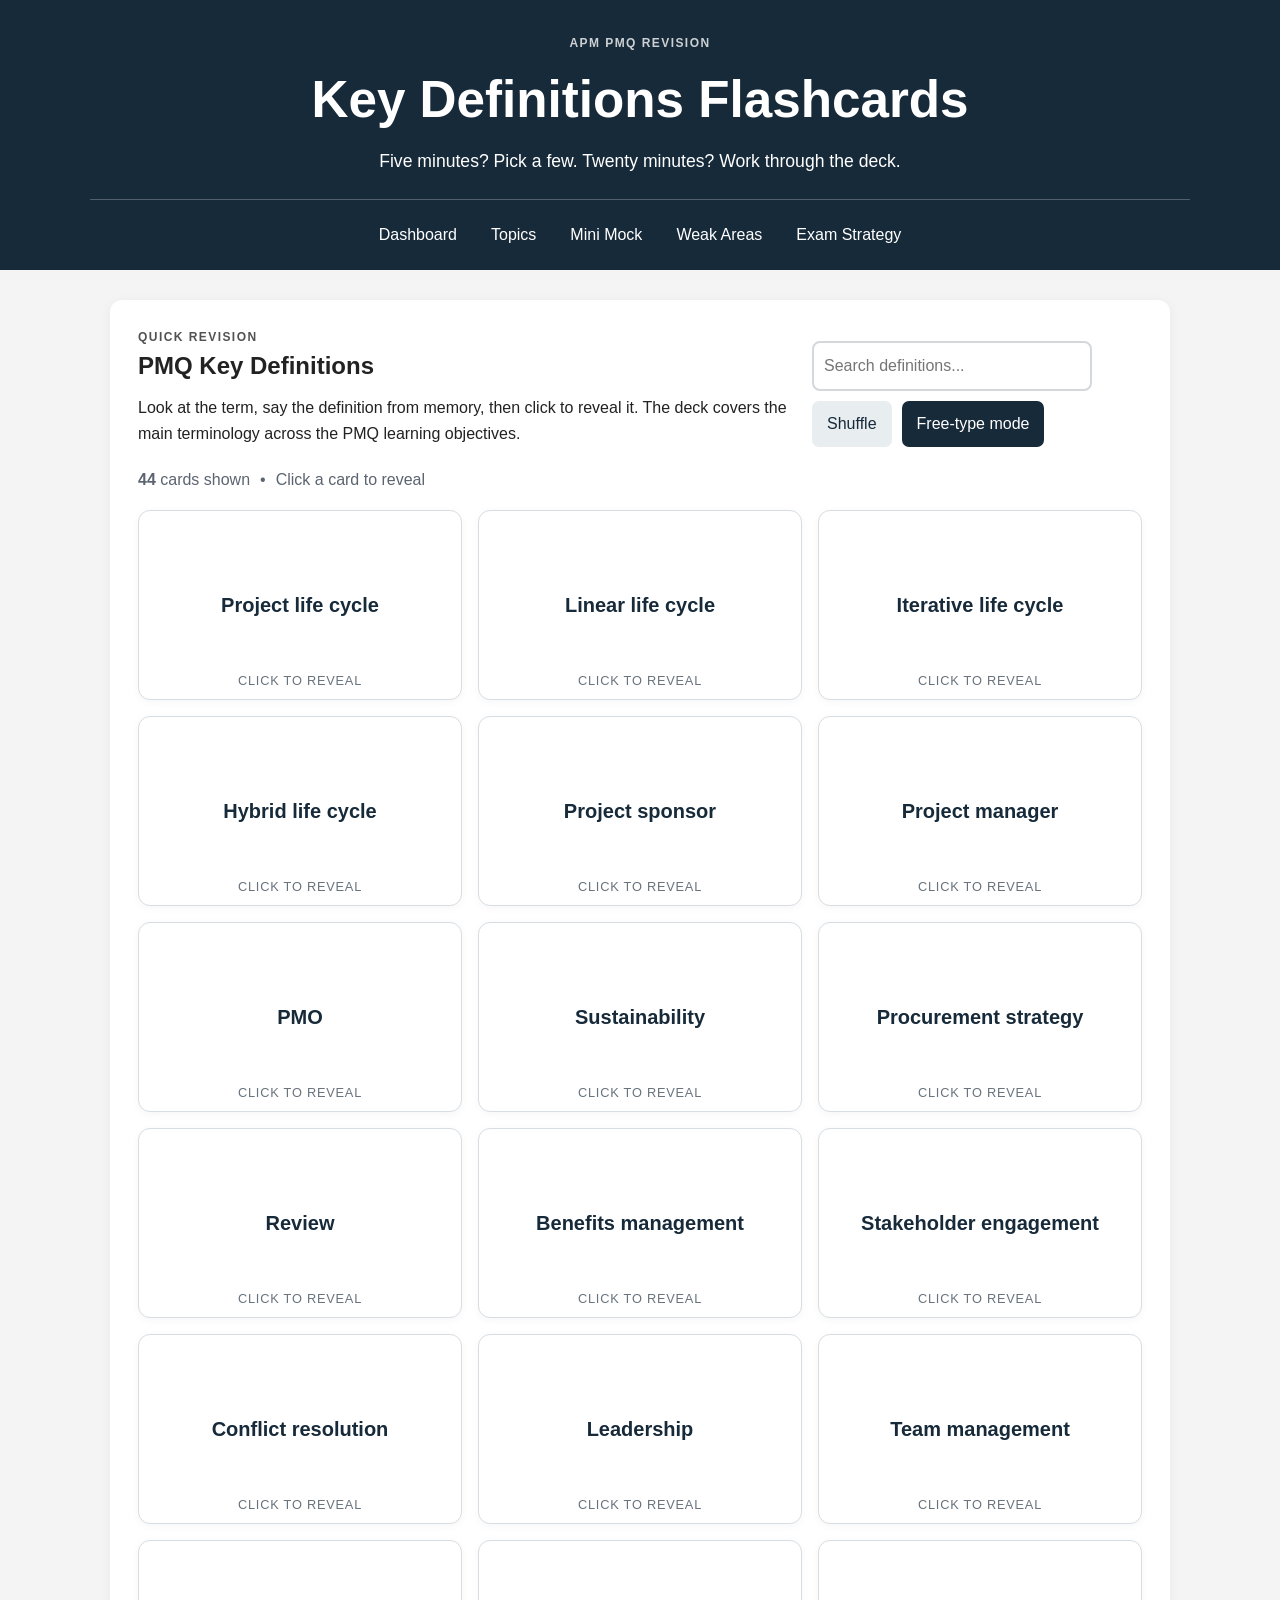
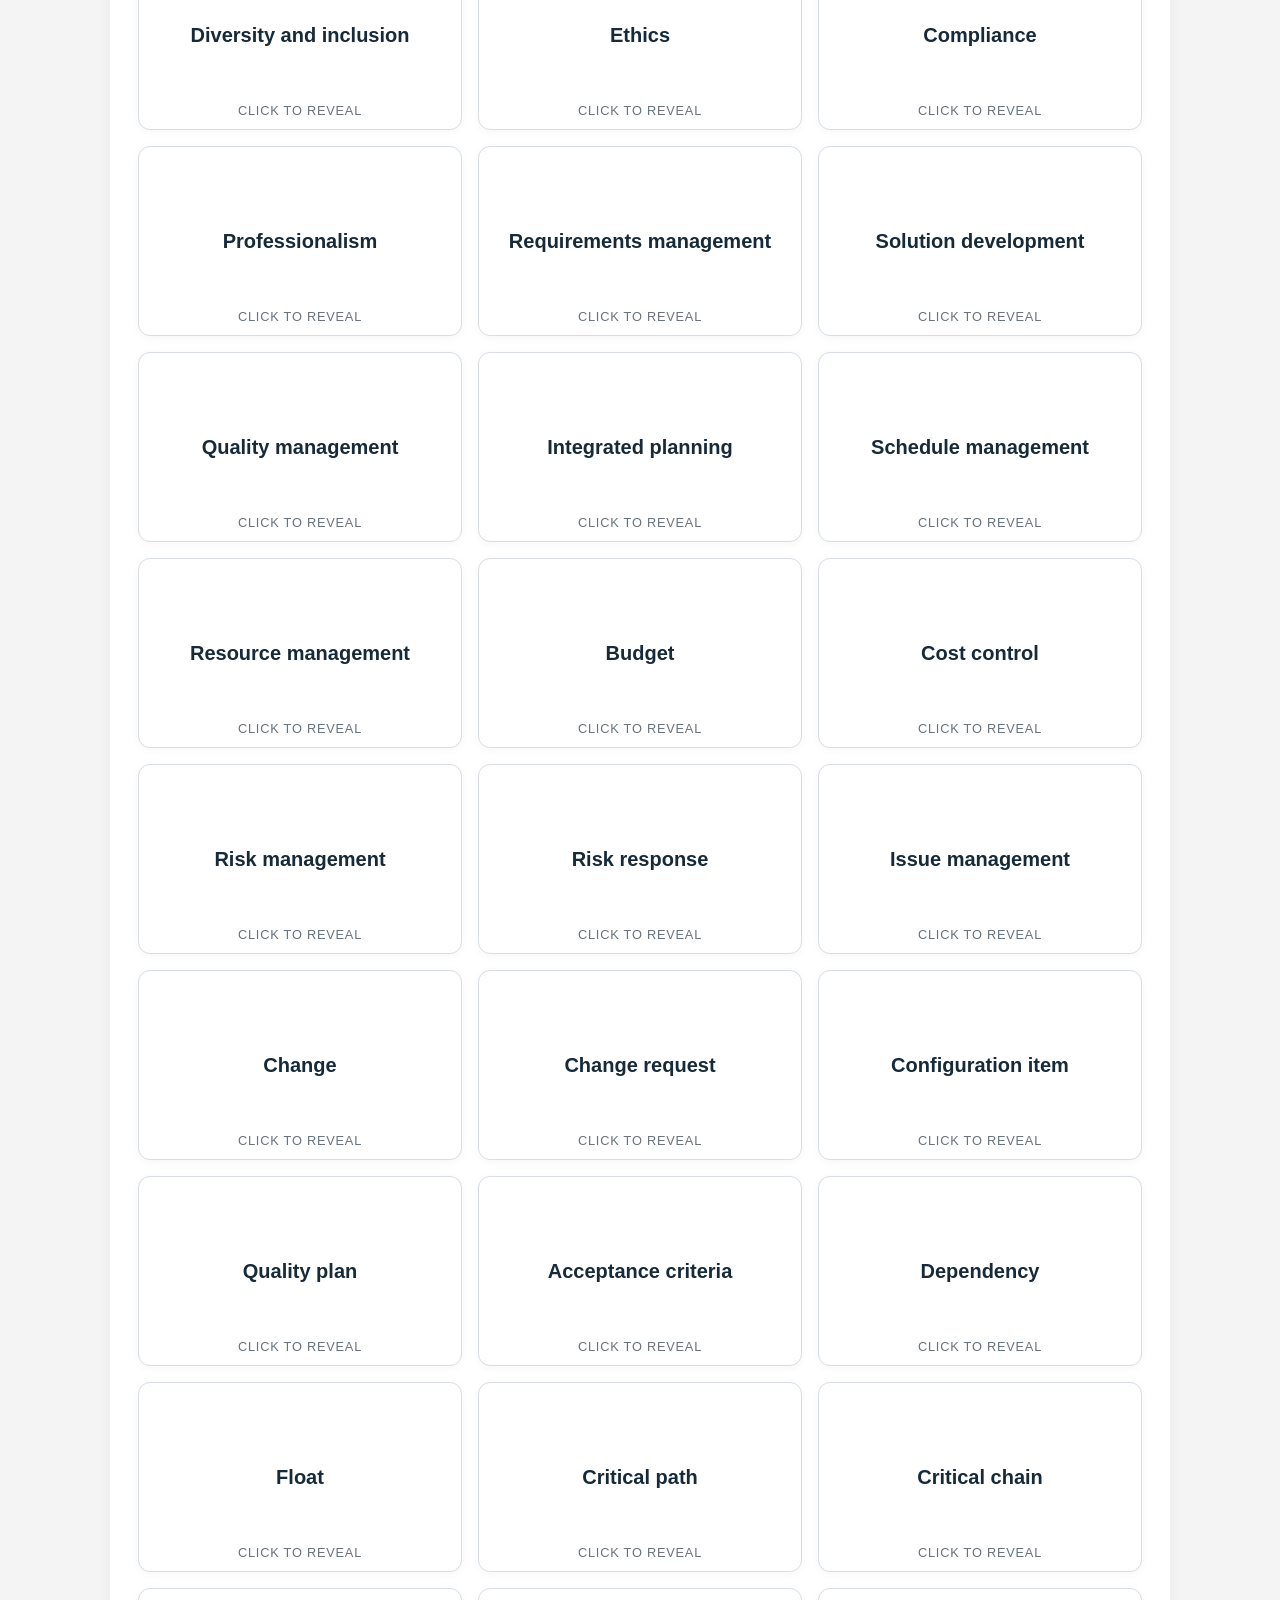
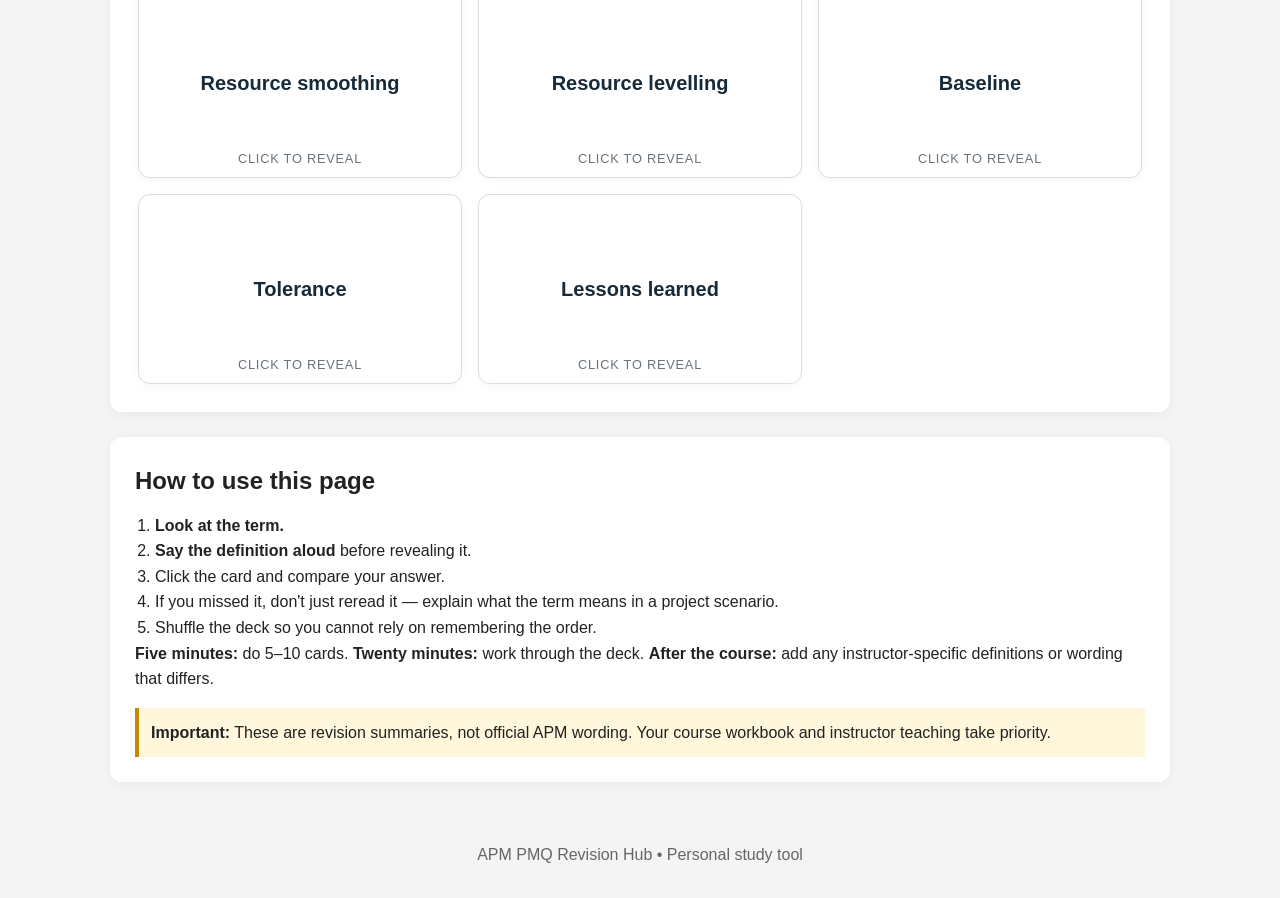
==== flashcards.html @ 81e3005f "Initial commit" ====
<!DOCTYPE html>
<html lang="en">
<head>
<meta charset="UTF-8">
<meta name="viewport" content="width=device-width, initial-scale=1.0">
<title>APM PMQ Key Definitions</title>
<link rel="stylesheet" href="style.css">
</head>
<body>
<header class="site-header compact-header">
  <div class="header-inner">
    <p class="eyebrow">APM PMQ REVISION</p>
    <h1>Key Definitions Flashcards</h1>
    <p class="tagline">Five minutes? Pick a few. Twenty minutes? Work through the deck.</p>
    <nav class="main-nav">
      <a href="index.html#dashboard">Dashboard</a>
      <a href="index.html#topics">Topics</a>
      <a href="index.html#mock">Mini Mock</a>
      <a href="index.html#weak">Weak Areas</a>
      <a href="index.html#exam">Exam Strategy</a>
    </nav>
  </div>
</header>
<main>
  <section class="content-section flashcard-page">
    <div class="section-heading">
      <div>
        <p class="eyebrow">QUICK REVISION</p>
        <h2>PMQ Key Definitions</h2>
        <p>Look at the term, say the definition from memory, then click to reveal it. The deck covers the main terminology across the PMQ learning objectives.</p>
      </div>
      <div class="flash-controls">
        <input id="flashcardSearch" type="search" placeholder="Search definitions..." aria-label="Search definitions">
        <button id="shuffleCards" class="secondary">Shuffle</button>
        <button id="freeTypeMode" class="primary">Free-type mode</button>
      </div>
    </div>
    <div class="flash-stats">
      <span><strong id="flashCount">0</strong> cards shown</span>
      <span>•</span>
      <span id="flashModeHint">Click a card to reveal</span>
    </div>
    <div id="flashcardGrid" class="flashcard-grid"></div>
  </section>

  <section id="freeTypePanel" class="content-section free-type-panel" hidden>
    <div class="section-heading">
      <div><p class="eyebrow">ACTIVE RECALL</p><h2>Free-type Flashcards</h2><p>Type your answer before revealing the model. Then mark yourself honestly: <strong>Got it</strong> or <strong>Need to revise</strong>.</p></div>
      <button id="closeFreeType" class="secondary">Back to cards</button>
    </div>
    <div id="freeTypeCard" class="free-type-card"></div>
  </section>

  <section class="callout">
    <h2>How to use this page</h2>
    <ol>
      <li><strong>Look at the term.</strong></li>
      <li><strong>Say the definition aloud</strong> before revealing it.</li>
      <li>Click the card and compare your answer.</li>
      <li>If you missed it, don't just reread it — explain what the term means in a project scenario.</li>
      <li>Shuffle the deck so you cannot rely on remembering the order.</li>
    </ol>
    <p><strong>Five minutes:</strong> do 5–10 cards. <strong>Twenty minutes:</strong> work through the deck. <strong>After the course:</strong> add any instructor-specific definitions or wording that differs.</p>
    <p class="warning"><strong>Important:</strong> These are revision summaries, not official APM wording. Your course workbook and instructor teaching take priority.</p>
  </section>
</main>
<footer><p>APM PMQ Revision Hub • Personal study tool</p></footer>
<script src="script.js"></script>
</body>
</html>
---- style.css ----
*{box-sizing:border-box;margin:0;padding:0}html{scroll-behavior:smooth}body{font-family:Arial,sans-serif;line-height:1.6;background:#f4f4f4;color:#222}.site-header{background:#172A3A;color:#fff;padding:34px 20px 0}.header-inner{max-width:1100px;margin:auto;text-align:center}.eyebrow{font-size:.75rem;letter-spacing:.12em;font-weight:700;opacity:.78}.site-header h1{font-size:clamp(2rem,5vw,3.2rem);margin:6px 0}.tagline{font-size:1.1rem;margin-bottom:24px}.main-nav{display:flex;justify-content:center;gap:10px;flex-wrap:wrap;border-top:1px solid rgba(255,255,255,.25);padding:14px 0}.main-nav a{color:#fff;text-decoration:none;padding:8px 12px;border-radius:6px}.main-nav a:hover{background:rgba(255,255,255,.12)}main{max-width:1100px;margin:30px auto;padding:0 20px}.hero-card,.content-section,.callout,.stat-card{background:#fff;border-radius:12px;box-shadow:0 2px 12px rgba(0,0,0,.05)}.hero-card{padding:28px;display:grid;grid-template-columns:1fr 320px;gap:24px;margin-bottom:20px}.hero-card h2,.content-section h2,.callout h2{margin-bottom:10px}.exam-summary{background:#eef3f6;border-radius:10px;padding:18px;display:flex;flex-direction:column;justify-content:center}.exam-summary strong{font-size:1.3rem}.exam-summary small{margin-top:6px}.dashboard-grid{display:grid;grid-template-columns:repeat(4,1fr);gap:15px;margin-bottom:25px}.stat-card{padding:20px;text-align:center}.stat-card span{display:block;font-size:2rem;font-weight:700;color:#172A3A}.stat-card small{display:block}.callout{padding:25px;margin-bottom:25px}.callout ol{margin:12px 0 0 20px}.warning{margin-top:16px;padding:12px;background:#fff6dc;border-left:4px solid #c38b00}.content-section{padding:28px;margin-bottom:25px}.section-heading{display:flex;justify-content:space-between;gap:20px;align-items:flex-end;margin-bottom:20px}.section-heading input{width:min(420px,100%);padding:13px;border:2px solid #d3d8dc;border-radius:8px;font-size:1rem}.topic-area{margin-top:28px}.area-heading{display:flex;align-items:center;justify-content:space-between;gap:10px;margin-bottom:12px;border-bottom:2px solid #e6e9eb;padding-bottom:8px}.area-heading span{font-size:.85rem;color:#666}.topic-card{border:1px solid #ccd2d6;border-radius:9px;margin:10px 0;overflow:hidden;background:#fff}.topic-card summary{cursor:pointer;padding:16px 18px;font-weight:700;font-size:1.05rem;list-style:none;display:flex;justify-content:space-between}.topic-card summary::-webkit-details-marker{display:none}.topic-card summary:before{content:'▶';font-size:.8rem;margin-right:10px}.topic-card[open] summary:before{content:'▼'}.topic-card summary:hover{background:#f8fafb}.status{color:#2e6b3e}.topic-body{padding:0 20px 20px;border-top:1px solid #e2e5e7}.topic-summary{padding:18px 0;color:#444}.revision-grid{display:grid;grid-template-columns:1fr 1fr;gap:20px}.topic-body h4{margin:12px 0 8px;color:#172A3A}.topic-body ul{margin-left:20px}.distinctions{background:#f7f9fa;padding:14px;border-radius:8px;margin-top:18px}.scenario{background:#eef5f8;padding:16px;border-radius:8px;margin-top:18px}.reveal{margin-top:12px;border:1px dashed #172A3A;border-radius:7px;background:#fff}.reveal summary{padding:10px;cursor:pointer;font-weight:700}.reveal p{padding:10px;border-top:1px solid #ddd}.explain-box{margin-top:18px;padding:14px;border-left:4px solid #172A3A;background:#fafafa}.topic-actions{margin-top:18px}.primary,.secondary,.quiz-option{border:0;border-radius:7px;padding:10px 15px;cursor:pointer;font:inherit}.primary{background:#172A3A;color:#fff}.secondary{background:#e8edf0;color:#172A3A}.understood{background:#dceee2;color:#245a34}.section-test{margin-top:20px;padding:18px;background:#f3f6f8;border-radius:10px;display:flex;align-items:center;justify-content:space-between;gap:20px}.test-runner{display:none;background:#fff;border:3px solid #172A3A;border-radius:12px;padding:25px;margin:0 0 25px}.test-runner.active{display:block}.test-header,.mock-top{display:flex;justify-content:space-between;gap:10px;align-items:center;flex-wrap:wrap;margin-bottom:15px;color:#52616b}.options{display:grid;gap:10px;margin:16px 0}.quiz-option{background:#f0f3f5;text-align:left;border:1px solid #d4dade}.quiz-option:hover{background:#e4eaee}.quiz-option.correct{background:#dceee2;border-color:#8eb79a}.quiz-option.wrong{background:#f6dddd;border-color:#c58c8c}.quiz-result{padding:15px;margin:15px 0;background:#f8fafb;border-left:4px solid #172A3A;border-radius:5px}.quiz-controls{display:flex;gap:10px;margin-bottom:15px;flex-wrap:wrap}.quiz-area{padding:18px;background:#f7f8f9;border-radius:9px}.quiz-question{font-size:1.2rem;font-weight:700;margin:15px 0}.exam-grid{display:grid;grid-template-columns:1fr 1fr;gap:18px}.exam-grid article{border:1px solid #d9dee1;border-radius:9px;padding:18px}.exam-grid ul{margin:10px 0 0 20px}.command-box{margin-top:20px;padding:20px;background:#f6f8f9;border-radius:9px}.verb-grid,.format-grid{display:grid;grid-template-columns:repeat(3,1fr);gap:10px;margin-top:12px}.verb-grid span,.format-grid span{background:#fff;border:1px solid #d9dee1;padding:12px;border-radius:8px}.verb-grid small,.format-grid small{display:block;color:#666}.plan{display:grid;grid-template-columns:1fr 1fr;gap:15px}.plan>div{padding:16px;border:1px solid #ddd;border-radius:8px}.sources{font-size:.95rem}.small{font-size:.85rem;color:#666}.mock-meta{display:flex;flex-direction:column;text-align:right}.mock-area{margin-top:20px;padding:20px;background:#f7f8f9;border-radius:9px}.check-option{display:block;padding:10px;background:#fff;border:1px solid #ddd;border-radius:7px;margin:7px 0}.select-line{display:block;margin:15px 0}.select-line select{padding:8px;margin-left:5px}.mock-area textarea{width:100%;padding:12px;border:1px solid #ccc;border-radius:8px;margin:10px 0;font:inherit}.model-answer{background:#fff;border:1px solid #ccd2d6;border-radius:8px;padding:16px;margin:15px 0}.model-answer ul{margin-left:20px}.hint{color:#666;font-size:.92rem}.flash-controls{display:flex;gap:10px;flex-wrap:wrap;align-items:center}.flash-controls input{width:260px;padding:10px;border:2px solid #d3d8dc;border-radius:8px;font:inherit}.flashcard-grid{display:grid;grid-template-columns:repeat(4,1fr);gap:14px}.flashcard{min-height:180px;border:1px solid #ccd2d6;border-radius:10px;background:#fff;padding:18px;text-align:left;cursor:pointer;position:relative;display:flex;flex-direction:column;justify-content:center;align-items:center;font:inherit}.flashcard:hover{box-shadow:0 3px 12px rgba(0,0,0,.1)}.flash-term{font-size:1.2rem;font-weight:700;text-align:center}.flash-answer{display:none;margin-top:12px;text-align:center;color:#333}.flashcard.flipped{background:#eef5f8}.flashcard.flipped .flash-term{font-size:1rem;color:#53616b}.flashcard.flipped .flash-answer{display:block}.tap{position:absolute;bottom:8px;font-size:.72rem;color:#777}.empty{padding:25px;text-align:center;color:#666}footer{text-align:center;padding:30px;color:#666}.compact-header{padding-bottom:0}@media(max-width:800px){.hero-card,.exam-grid,.plan,.revision-grid{grid-template-columns:1fr}.dashboard-grid{grid-template-columns:1fr 1fr}.verb-grid,.format-grid{grid-template-columns:1fr 1fr}.flashcard-grid{grid-template-columns:1fr 1fr}.section-heading{align-items:stretch;flex-direction:column}}@media(max-width:520px){.dashboard-grid,.verb-grid,.format-grid,.flashcard-grid{grid-template-columns:1fr}.main-nav a{font-size:.85rem}.content-section,.callout,.hero-card{padding:20px}}

.flash-stats{display:flex;gap:10px;align-items:center;margin:18px 0;color:#5b6470}.flashcard-grid{display:grid;grid-template-columns:repeat(auto-fit,minmax(240px,1fr));gap:16px;margin-top:18px}.flashcard{min-height:190px;border:1px solid #d7dde2;border-radius:12px;background:#fff;padding:24px;cursor:pointer;text-align:left;display:flex;flex-direction:column;justify-content:center;gap:14px;box-shadow:0 2px 8px rgba(0,0,0,.04);transition:transform .15s,box-shadow .15s}.flashcard:hover{transform:translateY(-2px);box-shadow:0 5px 16px rgba(0,0,0,.08)}.flash-term{font-size:1.25rem;font-weight:700;color:#172A3A}.flash-answer{display:none;color:#263238}.flashcard.flipped{background:#eef3f6}.flashcard.flipped .flash-answer{display:block}.tap{font-size:.8rem;color:#68737d;text-transform:uppercase;letter-spacing:.06em}.flashcard.flipped .tap{color:#172A3A}.flash-controls{display:flex;gap:10px;align-items:center}.flash-controls input{min-width:280px}.empty{padding:30px;text-align:center;background:#f7f8f9;border-radius:10px}@media(max-width:700px){.flash-controls{flex-direction:column;align-items:stretch}.flash-controls input{min-width:0;width:100%}}

/* Weak areas + active recall additions */
.weak-area-list{display:grid;gap:12px}.weak-item{border:1px solid #d7dde2;border-radius:9px;padding:15px;background:#f8fafb}.weak-item header{background:none;color:inherit;padding:0;text-align:left}.weak-item h3{margin-bottom:4px}.weak-meta{font-size:.85rem;color:#66717a}.weak-count{display:inline-block;background:#f6dddd;border:1px solid #d7a2a2;border-radius:999px;padding:3px 9px;font-size:.8rem;margin-left:8px}.weak-empty{padding:18px;background:#eef5f8;border-radius:9px}.free-type-panel[hidden]{display:none}.free-type-card{max-width:760px;margin:0 auto;padding:24px;border:1px solid #ccd5da;border-radius:12px;background:#f8fafb}.free-type-term{font-size:1.7rem;font-weight:700;color:#172A3A;margin-bottom:15px}.free-type-card textarea{width:100%;min-height:150px;padding:12px;border:1px solid #cbd3d8;border-radius:8px;font:inherit;resize:vertical}.free-type-actions{display:flex;gap:10px;flex-wrap:wrap;margin-top:12px}.free-type-answer{display:none;margin-top:18px;padding:16px;background:#fff;border-left:4px solid #172A3A;border-radius:6px}.free-type-card.revealed .free-type-answer{display:block}.self-rating{display:none;gap:10px;flex-wrap:wrap;margin-top:15px}.free-type-card.revealed .self-rating{display:flex}.rating-good{background:#dceee2;color:#245a34}.rating-bad{background:#f6dddd;color:#7a2e2e}.flash-controls .primary{white-space:nowrap}.mock-rating{display:flex;gap:10px;flex-wrap:wrap;margin-top:12px}.mock-rating button{border:0;border-radius:7px;padding:9px 13px;cursor:pointer;font:inherit}.weak-link{margin-top:12px;display:inline-block}.weak-focus{border:2px solid #172A3A}.weak-summary{display:flex;justify-content:space-between;gap:15px;align-items:center;flex-wrap:wrap}.weak-source{font-size:.8rem;color:#68737d;text-transform:uppercase;letter-spacing:.05em}
@media(max-width:700px){.weak-summary{align-items:flex-start;flex-direction:column}.free-type-card{padding:18px}}
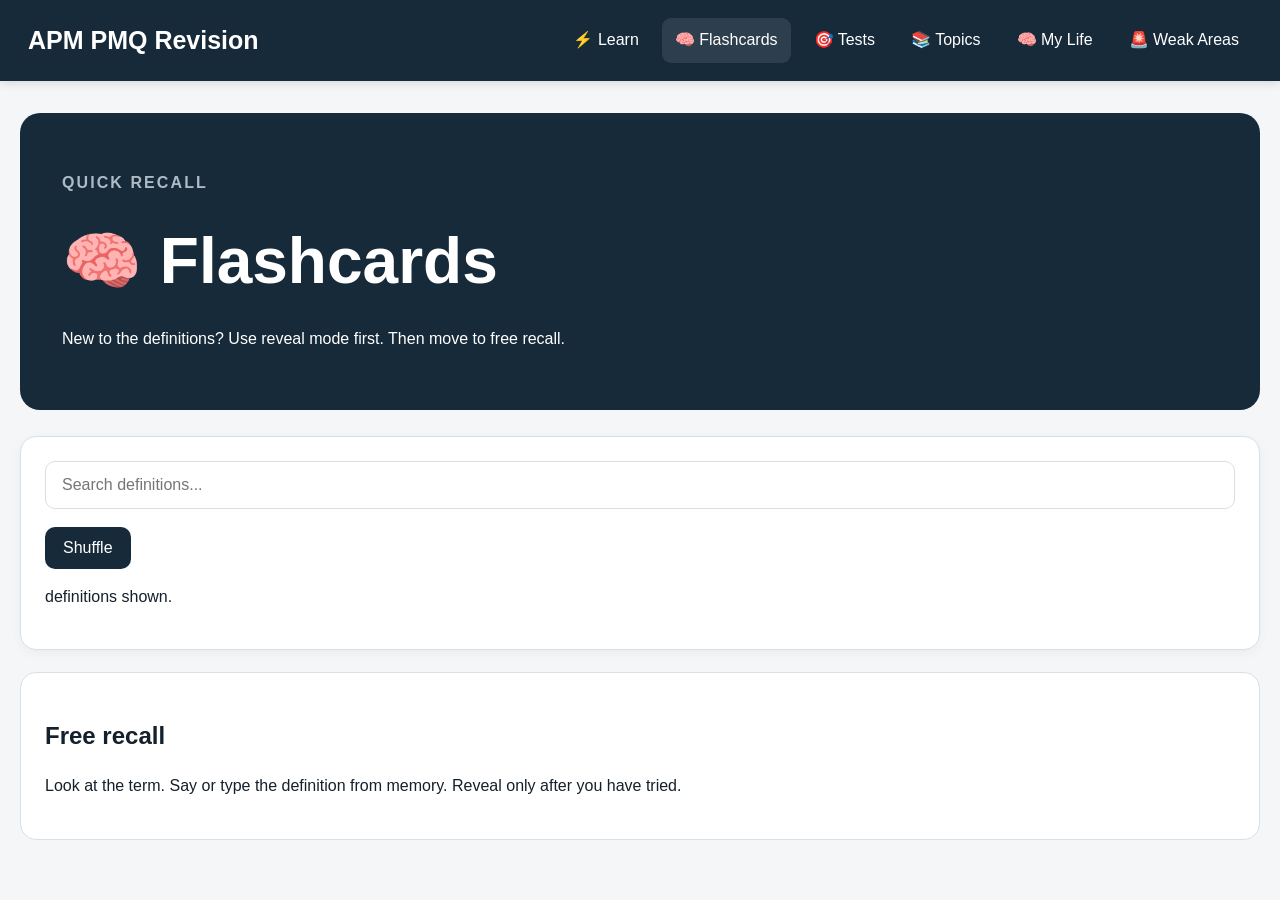
==== commit 28e16d59: "Cleaned up the website" ====
--- a/flashcards.html
+++ b/flashcards.html
@@ -1,70 +1 @@
-<!DOCTYPE html>
-<html lang="en">
-<head>
-<meta charset="UTF-8">
-<meta name="viewport" content="width=device-width, initial-scale=1.0">
-<title>APM PMQ Key Definitions</title>
-<link rel="stylesheet" href="style.css">
-</head>
-<body>
-<header class="site-header compact-header">
-  <div class="header-inner">
-    <p class="eyebrow">APM PMQ REVISION</p>
-    <h1>Key Definitions Flashcards</h1>
-    <p class="tagline">Five minutes? Pick a few. Twenty minutes? Work through the deck.</p>
-    <nav class="main-nav">
-      <a href="index.html#dashboard">Dashboard</a>
-      <a href="index.html#topics">Topics</a>
-      <a href="index.html#mock">Mini Mock</a>
-      <a href="index.html#weak">Weak Areas</a>
-      <a href="index.html#exam">Exam Strategy</a>
-    </nav>
-  </div>
-</header>
-<main>
-  <section class="content-section flashcard-page">
-    <div class="section-heading">
-      <div>
-        <p class="eyebrow">QUICK REVISION</p>
-        <h2>PMQ Key Definitions</h2>
-        <p>Look at the term, say the definition from memory, then click to reveal it. The deck covers the main terminology across the PMQ learning objectives.</p>
-      </div>
-      <div class="flash-controls">
-        <input id="flashcardSearch" type="search" placeholder="Search definitions..." aria-label="Search definitions">
-        <button id="shuffleCards" class="secondary">Shuffle</button>
-        <button id="freeTypeMode" class="primary">Free-type mode</button>
-      </div>
-    </div>
-    <div class="flash-stats">
-      <span><strong id="flashCount">0</strong> cards shown</span>
-      <span>•</span>
-      <span id="flashModeHint">Click a card to reveal</span>
-    </div>
-    <div id="flashcardGrid" class="flashcard-grid"></div>
-  </section>
-
-  <section id="freeTypePanel" class="content-section free-type-panel" hidden>
-    <div class="section-heading">
-      <div><p class="eyebrow">ACTIVE RECALL</p><h2>Free-type Flashcards</h2><p>Type your answer before revealing the model. Then mark yourself honestly: <strong>Got it</strong> or <strong>Need to revise</strong>.</p></div>
-      <button id="closeFreeType" class="secondary">Back to cards</button>
-    </div>
-    <div id="freeTypeCard" class="free-type-card"></div>
-  </section>
-
-  <section class="callout">
-    <h2>How to use this page</h2>
-    <ol>
-      <li><strong>Look at the term.</strong></li>
-      <li><strong>Say the definition aloud</strong> before revealing it.</li>
-      <li>Click the card and compare your answer.</li>
-      <li>If you missed it, don't just reread it — explain what the term means in a project scenario.</li>
-      <li>Shuffle the deck so you cannot rely on remembering the order.</li>
-    </ol>
-    <p><strong>Five minutes:</strong> do 5–10 cards. <strong>Twenty minutes:</strong> work through the deck. <strong>After the course:</strong> add any instructor-specific definitions or wording that differs.</p>
-    <p class="warning"><strong>Important:</strong> These are revision summaries, not official APM wording. Your course workbook and instructor teaching take priority.</p>
-  </section>
-</main>
-<footer><p>APM PMQ Revision Hub • Personal study tool</p></footer>
-<script src="script.js"></script>
-</body>
-</html>
+<!doctype html><html lang="en"><head><meta charset="utf-8"><meta name="viewport" content="width=device-width,initial-scale=1"><title>PMQ Flashcards</title><link rel="stylesheet" href="standalone.css"></head><body><header class="site-header"><div class="site-bar"><a class="site-brand" href="index.html">APM PMQ Revision</a><nav class="site-nav"><a href="learn.html">⚡ Learn</a><a href="flashcards.html" class="active">🧠 Flashcards</a><a href="tests.html">🎯 Tests</a><a href="topics.html">📚 Topics</a><a href="life.html">🧠 My Life</a><a href="weak-areas.html">🚨 Weak Areas</a></nav></div></header><main class="page"><section class="hero"><p class="eyebrow">QUICK RECALL</p><h1>🧠 Flashcards</h1><p>New to the definitions? Use reveal mode first. Then move to free recall.</p></section><div class="card"><input id="flashcardSearch" class="search" placeholder="Search definitions..."><div class="actions"><button id="shuffleCards" class="button">Shuffle</button></div><p><strong id="flashCount"></strong> definitions shown.</p><div id="flashcardGrid" class="flash-grid"></div></div><div class="free-card"><h2>Free recall</h2><p>Look at the term. Say or type the definition from memory. Reveal only after you have tried.</p><div id="freeTypeCard"></div></div></main><script src="script.js"></script></body></html>
--- a/standalone.css
+++ b/standalone.css
@@ -0,0 +1,8 @@
+
+:root{--nav:#172a3a;--bg:#f4f6f8;--card:#fff;--text:#14202b;--muted:#5c6b76;--line:#d9e0e5;--accent:#e9f2f8}
+body{background:var(--bg);color:var(--text);font-family:Arial,sans-serif;margin:0;line-height:1.55}
+.site-header{background:var(--nav);color:#fff;padding:18px 28px;position:sticky;top:0;z-index:20;box-shadow:0 2px 10px #0002}
+.site-bar{max-width:1250px;margin:auto;display:flex;align-items:center;gap:28px;flex-wrap:wrap}.site-brand{font-size:25px;font-weight:800;color:#fff;text-decoration:none;margin-right:auto}.site-nav{display:flex;gap:10px;flex-wrap:wrap}.site-nav a{color:#fff;text-decoration:none;padding:10px 13px;border-radius:9px}.site-nav a:hover,.site-nav a.active{background:#ffffff18}
+.page{max-width:1250px;margin:32px auto;padding:0 20px}.hero{background:var(--nav);color:#fff;border-radius:20px;padding:42px;margin-bottom:26px}.hero h1{font-size:clamp(2rem,5vw,4rem);margin:8px 0}.eyebrow{letter-spacing:.13em;text-transform:uppercase;font-weight:800;color:#aebbc5}.grid{display:grid;grid-template-columns:repeat(auto-fit,minmax(280px,1fr));gap:18px}.card{background:var(--card);border:1px solid var(--line);border-radius:16px;padding:24px;box-shadow:0 3px 12px #0000000b}.card h2,.card h3{margin-top:0}.button,.page-button{display:inline-block;background:var(--nav);color:#fff;text-decoration:none;border:0;border-radius:10px;padding:12px 18px;font-size:1rem;cursor:pointer}.button.secondary{background:#e8edf1;color:var(--nav)}.topic-card{display:block;color:inherit;text-decoration:none}.topic-card:hover{transform:translateY(-2px);box-shadow:0 8px 18px #0001}.topic-card small{display:block;color:var(--muted);margin-top:4px}.notice{background:#fff7d9;border:1px solid #e4d48a;padding:14px 18px;border-radius:12px;margin:16px 0}.context{background:#edf6fb;border-left:5px solid var(--nav);padding:14px 18px;border-radius:10px;margin:16px 0}.search{width:100%;padding:14px 16px;border:1px solid var(--line);border-radius:10px;font-size:1rem;box-sizing:border-box}.actions{display:flex;gap:10px;flex-wrap:wrap;margin-top:18px}.flash-grid{display:grid;grid-template-columns:repeat(auto-fit,minmax(260px,1fr));gap:16px}.flashcard{min-height:180px;border:1px solid var(--line);border-radius:16px;background:#fff;padding:22px;text-align:left;cursor:pointer;display:flex;flex-direction:column;gap:12px}.flashcard .term{font-size:1.25rem;font-weight:800}.flashcard .answer{display:none;color:var(--muted)}.flashcard.revealed .answer{display:block}.free-card{background:#fff;border:1px solid var(--line);border-radius:16px;padding:24px;margin-top:22px}.free-card textarea,.answer-box{width:100%;min-height:130px;box-sizing:border-box;padding:14px;border:1px solid var(--line);border-radius:10px;font:inherit}.model{display:none;background:#f1f7fa;border-left:5px solid var(--nav);padding:18px;border-radius:10px;margin-top:15px}.model.show{display:block}.pill{display:inline-block;background:#e8eef2;padding:5px 9px;border-radius:999px;font-size:.85rem;margin:3px}.learn-shell{max-width:900px;margin:auto}.stepbar{display:flex;gap:6px;flex-wrap:wrap;margin:18px 0}.stepbar span{padding:6px 10px;border-radius:999px;background:#e7edf1;color:#52616b;font-size:.85rem}.stepbar span.on{background:var(--nav);color:#fff}.jobbox{background:#fff3cd;border:1px solid #e3ce79;border-radius:12px;padding:15px 18px;margin:18px 0}.learn-content{background:#fff;border:1px solid var(--line);border-radius:16px;padding:25px}.choice{width:100%;text-align:left;background:#fff;border:1px solid var(--line);padding:15px;border-radius:10px;margin:7px 0;cursor:pointer}.choice:hover{background:#f4f8fa}.feedback{margin-top:15px;padding:16px;border-radius:10px;background:#edf6fb}.muted{color:var(--muted)}@media(max-width:700px){.site-header{position:static}.site-bar{display:block}.site-brand{display:block;margin-bottom:12px}.site-nav{overflow-x:auto;flex-wrap:nowrap}.site-nav a{white-space:nowrap}.page{padding:0 12px}.hero{padding:28px 22px}}
+
+.flashcard{font-family:inherit;color:var(--text)}.flash-term{font-size:1.25rem;font-weight:800}.flash-answer{display:block;color:var(--muted);margin-top:8px}.flashcard:not(.flipped) .flash-answer{visibility:hidden}.flashcard .tap{margin-top:auto;color:var(--muted);font-size:.85rem}.free-type-card{margin-top:12px}.free-type-card textarea{width:100%;min-height:130px;box-sizing:border-box;padding:14px;border:1px solid var(--line);border-radius:10px;font:inherit}.free-type-answer{display:none;margin-top:15px}.free-type-card.revealed .free-type-answer{display:block}.self-rating{display:flex;gap:10px;margin-top:15px}.self-rating button{padding:10px 14px;border-radius:9px;border:0;cursor:pointer}.rating-good{background:var(--nav);color:#fff}.rating-bad{background:#e8edf1;color:var(--nav)}
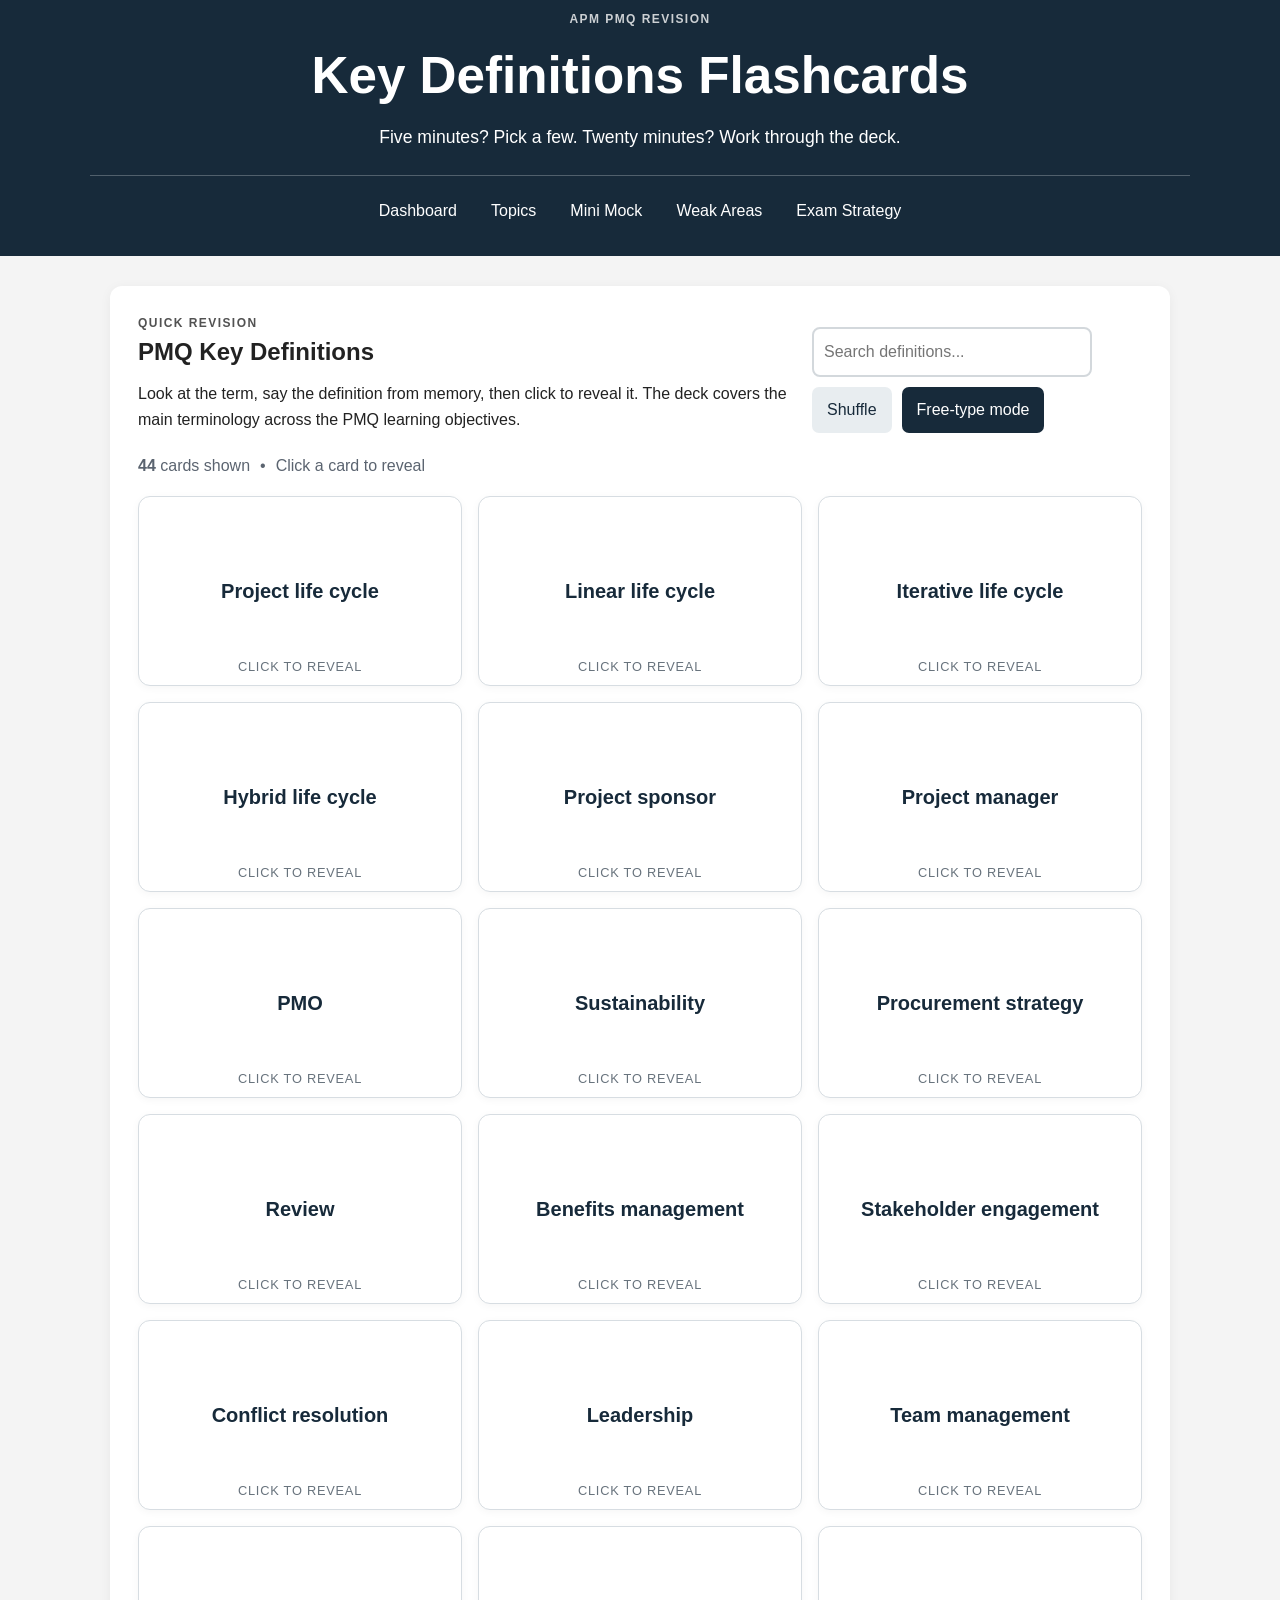
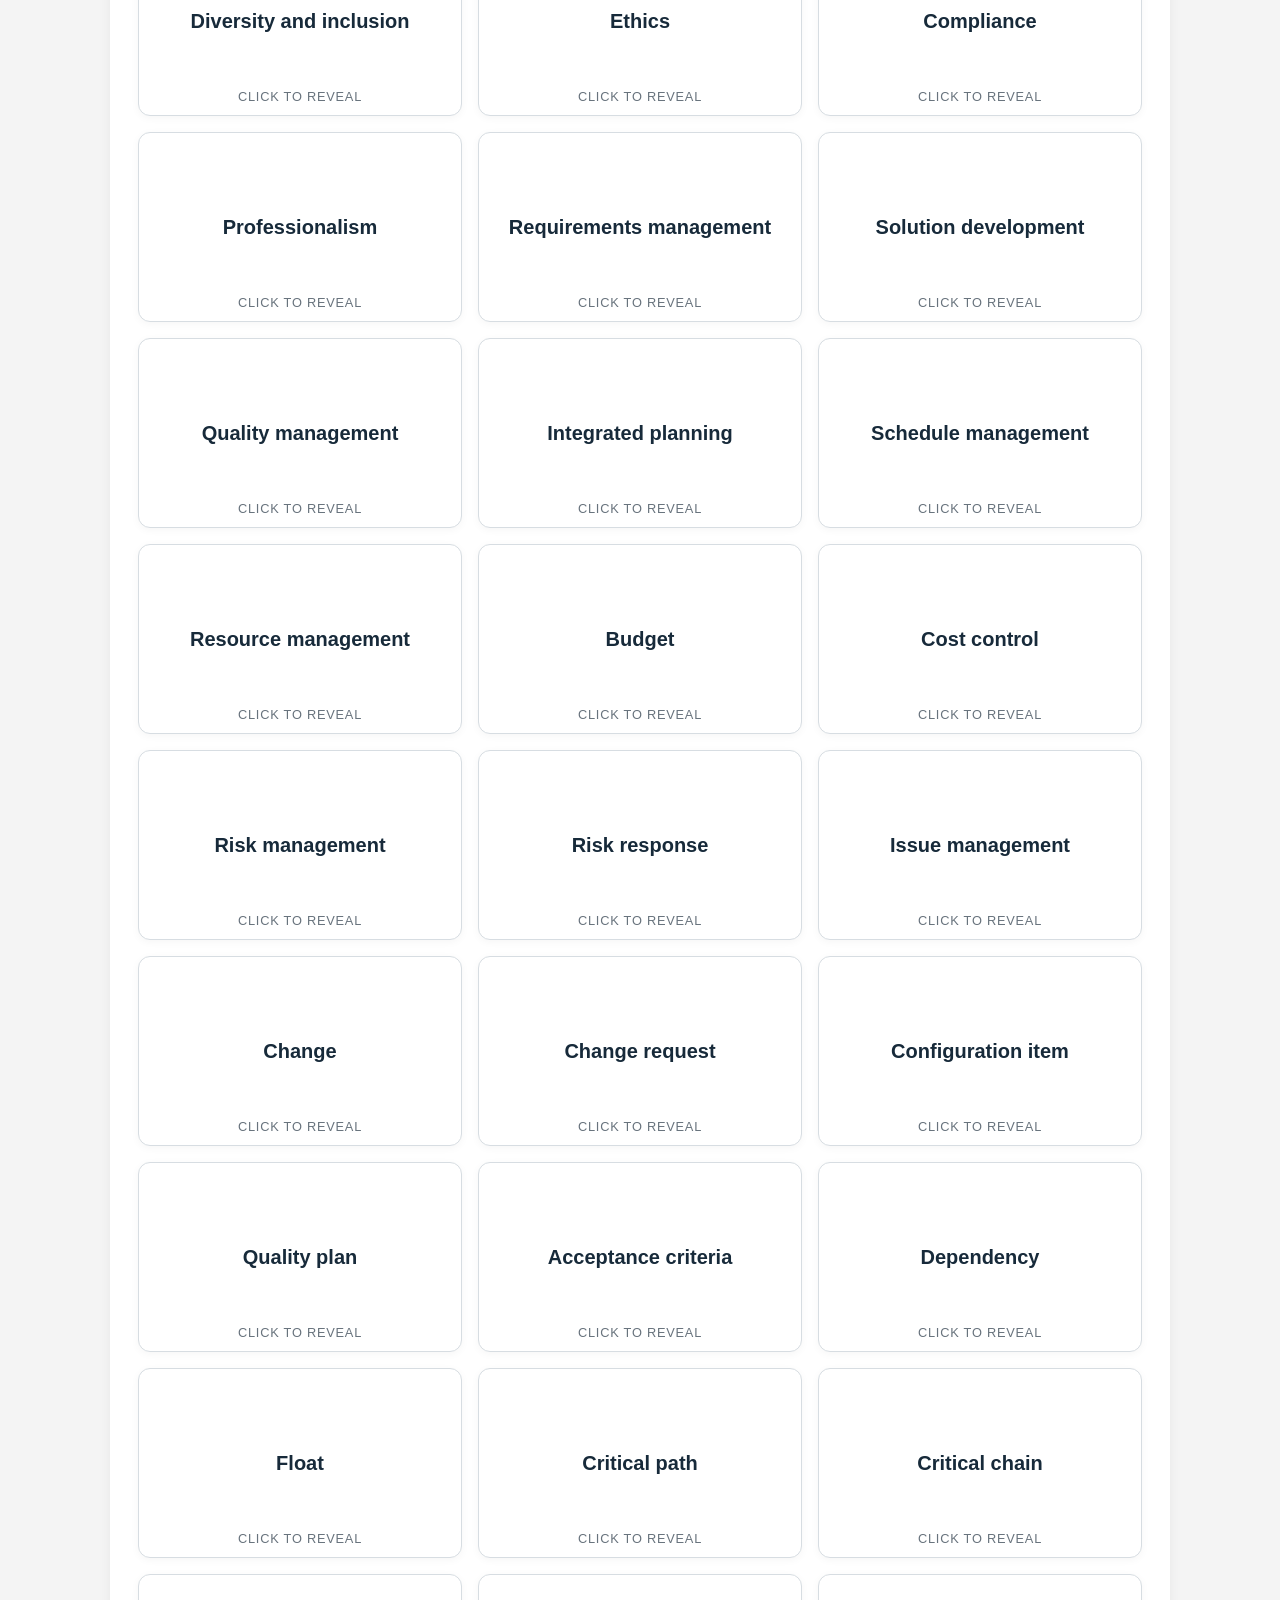
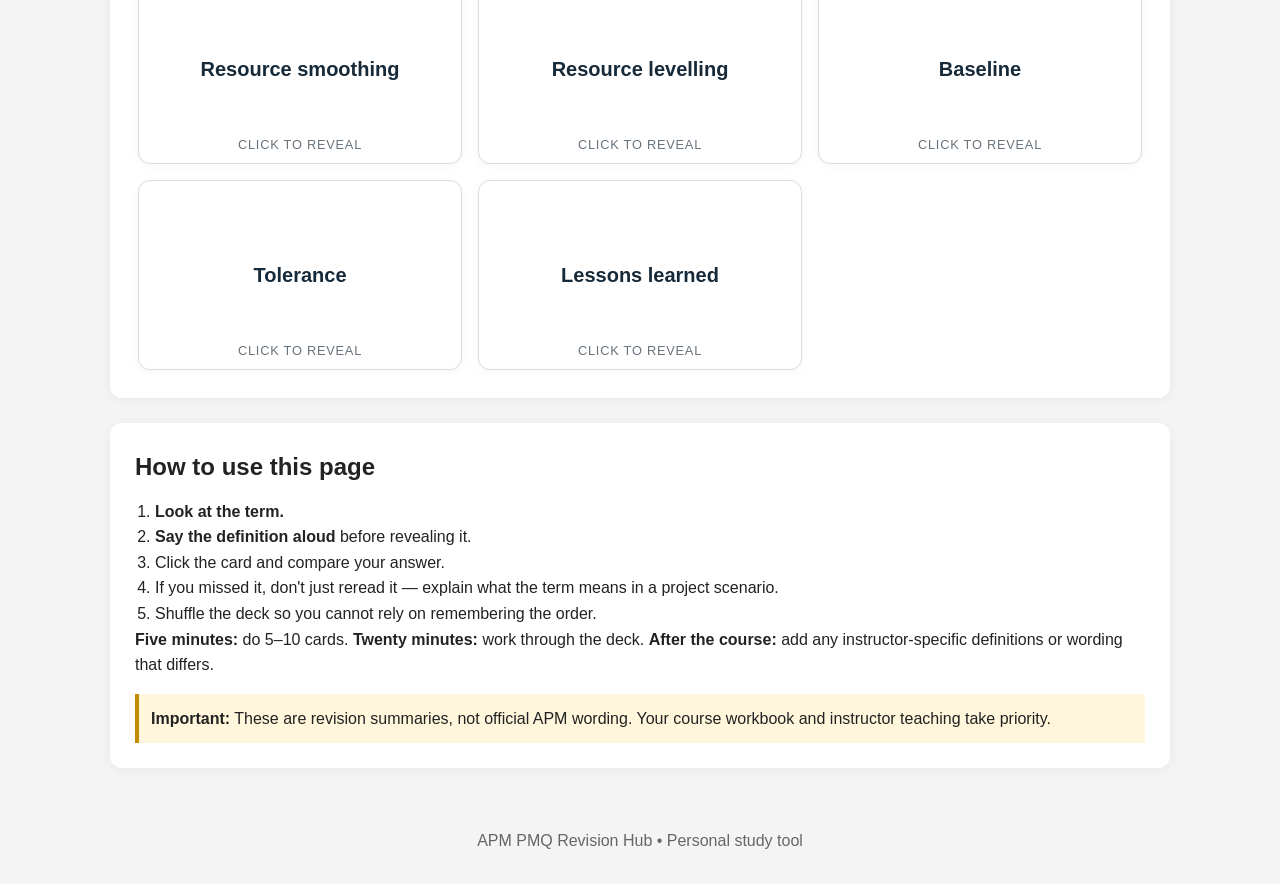
==== commit d0ab397c: "Improved material" ====
--- a/flashcards.html
+++ b/flashcards.html
@@ -1 +1,70 @@
-<!doctype html><html lang="en"><head><meta charset="utf-8"><meta name="viewport" content="width=device-width,initial-scale=1"><title>PMQ Flashcards</title><link rel="stylesheet" href="standalone.css"></head><body><header class="site-header"><div class="site-bar"><a class="site-brand" href="index.html">APM PMQ Revision</a><nav class="site-nav"><a href="learn.html">⚡ Learn</a><a href="flashcards.html" class="active">🧠 Flashcards</a><a href="tests.html">🎯 Tests</a><a href="topics.html">📚 Topics</a><a href="life.html">🧠 My Life</a><a href="weak-areas.html">🚨 Weak Areas</a></nav></div></header><main class="page"><section class="hero"><p class="eyebrow">QUICK RECALL</p><h1>🧠 Flashcards</h1><p>New to the definitions? Use reveal mode first. Then move to free recall.</p></section><div class="card"><input id="flashcardSearch" class="search" placeholder="Search definitions..."><div class="actions"><button id="shuffleCards" class="button">Shuffle</button></div><p><strong id="flashCount"></strong> definitions shown.</p><div id="flashcardGrid" class="flash-grid"></div></div><div class="free-card"><h2>Free recall</h2><p>Look at the term. Say or type the definition from memory. Reveal only after you have tried.</p><div id="freeTypeCard"></div></div></main><script src="script.js"></script></body></html>+<!DOCTYPE html>
+<html lang="en">
+<head>
+<meta charset="UTF-8">
+<meta name="viewport" content="width=device-width, initial-scale=1.0">
+<title>APM PMQ Key Definitions</title>
+<link rel="stylesheet" href="style.css">
+</head>
+<body>
+<header class="site-header compact-header">
+  <div class="header-inner">
+    <p class="eyebrow">APM PMQ REVISION</p>
+    <h1>Key Definitions Flashcards</h1>
+    <p class="tagline">Five minutes? Pick a few. Twenty minutes? Work through the deck.</p>
+    <nav class="main-nav">
+      <a href="index.html#dashboard">Dashboard</a>
+      <a href="index.html#topics">Topics</a>
+      <a href="index.html#mock">Mini Mock</a>
+      <a href="index.html#weak">Weak Areas</a>
+      <a href="index.html#exam">Exam Strategy</a>
+    </nav>
+  </div>
+</header>
+<main>
+  <section class="content-section flashcard-page">
+    <div class="section-heading">
+      <div>
+        <p class="eyebrow">QUICK REVISION</p>
+        <h2>PMQ Key Definitions</h2>
+        <p>Look at the term, say the definition from memory, then click to reveal it. The deck covers the main terminology across the PMQ learning objectives.</p>
+      </div>
+      <div class="flash-controls">
+        <input id="flashcardSearch" type="search" placeholder="Search definitions..." aria-label="Search definitions">
+        <button id="shuffleCards" class="secondary">Shuffle</button>
+        <button id="freeTypeMode" class="primary">Free-type mode</button>
+      </div>
+    </div>
+    <div class="flash-stats">
+      <span><strong id="flashCount">0</strong> cards shown</span>
+      <span>•</span>
+      <span id="flashModeHint">Click a card to reveal</span>
+    </div>
+    <div id="flashcardGrid" class="flashcard-grid"></div>
+  </section>
+
+  <section id="freeTypePanel" class="content-section free-type-panel" hidden>
+    <div class="section-heading">
+      <div><p class="eyebrow">ACTIVE RECALL</p><h2>Free-type Flashcards</h2><p>Type your answer before revealing the model. Then mark yourself honestly: <strong>Got it</strong> or <strong>Need to revise</strong>.</p></div>
+      <button id="closeFreeType" class="secondary">Back to cards</button>
+    </div>
+    <div id="freeTypeCard" class="free-type-card"></div>
+  </section>
+
+  <section class="callout">
+    <h2>How to use this page</h2>
+    <ol>
+      <li><strong>Look at the term.</strong></li>
+      <li><strong>Say the definition aloud</strong> before revealing it.</li>
+      <li>Click the card and compare your answer.</li>
+      <li>If you missed it, don't just reread it — explain what the term means in a project scenario.</li>
+      <li>Shuffle the deck so you cannot rely on remembering the order.</li>
+    </ol>
+    <p><strong>Five minutes:</strong> do 5–10 cards. <strong>Twenty minutes:</strong> work through the deck. <strong>After the course:</strong> add any instructor-specific definitions or wording that differs.</p>
+    <p class="warning"><strong>Important:</strong> These are revision summaries, not official APM wording. Your course workbook and instructor teaching take priority.</p>
+  </section>
+</main>
+<footer><p>APM PMQ Revision Hub • Personal study tool</p></footer>
+<script src="script.js"></script>
+</body>
+</html>
--- a/style.css
+++ b/style.css
@@ -0,0 +1,102 @@
+*{box-sizing:border-box;margin:0;padding:0}html{scroll-behavior:smooth}body{font-family:Arial,sans-serif;line-height:1.6;background:#f4f4f4;color:#222}.site-header{background:#172A3A;color:#fff;padding:34px 20px 0}.header-inner{max-width:1100px;margin:auto;text-align:center}.eyebrow{font-size:.75rem;letter-spacing:.12em;font-weight:700;opacity:.78}.site-header h1{font-size:clamp(2rem,5vw,3.2rem);margin:6px 0}.tagline{font-size:1.1rem;margin-bottom:24px}.main-nav{display:flex;justify-content:center;gap:10px;flex-wrap:wrap;border-top:1px solid rgba(255,255,255,.25);padding:14px 0}.main-nav a{color:#fff;text-decoration:none;padding:8px 12px;border-radius:6px}.main-nav a:hover{background:rgba(255,255,255,.12)}main{max-width:1100px;margin:30px auto;padding:0 20px}.hero-card,.content-section,.callout,.stat-card{background:#fff;border-radius:12px;box-shadow:0 2px 12px rgba(0,0,0,.05)}.hero-card{padding:28px;display:grid;grid-template-columns:1fr 320px;gap:24px;margin-bottom:20px}.hero-card h2,.content-section h2,.callout h2{margin-bottom:10px}.exam-summary{background:#eef3f6;border-radius:10px;padding:18px;display:flex;flex-direction:column;justify-content:center}.exam-summary strong{font-size:1.3rem}.exam-summary small{margin-top:6px}.dashboard-grid{display:grid;grid-template-columns:repeat(4,1fr);gap:15px;margin-bottom:25px}.stat-card{padding:20px;text-align:center}.stat-card span{display:block;font-size:2rem;font-weight:700;color:#172A3A}.stat-card small{display:block}.callout{padding:25px;margin-bottom:25px}.callout ol{margin:12px 0 0 20px}.warning{margin-top:16px;padding:12px;background:#fff6dc;border-left:4px solid #c38b00}.content-section{padding:28px;margin-bottom:25px}.section-heading{display:flex;justify-content:space-between;gap:20px;align-items:flex-end;margin-bottom:20px}.section-heading input{width:min(420px,100%);padding:13px;border:2px solid #d3d8dc;border-radius:8px;font-size:1rem}.topic-area{margin-top:28px}.area-heading{display:flex;align-items:center;justify-content:space-between;gap:10px;margin-bottom:12px;border-bottom:2px solid #e6e9eb;padding-bottom:8px}.area-heading span{font-size:.85rem;color:#666}.topic-card{border:1px solid #ccd2d6;border-radius:9px;margin:10px 0;overflow:hidden;background:#fff}.topic-card summary{cursor:pointer;padding:16px 18px;font-weight:700;font-size:1.05rem;list-style:none;display:flex;justify-content:space-between}.topic-card summary::-webkit-details-marker{display:none}.topic-card summary:before{content:'▶';font-size:.8rem;margin-right:10px}.topic-card[open] summary:before{content:'▼'}.topic-card summary:hover{background:#f8fafb}.status{color:#2e6b3e}.topic-body{padding:0 20px 20px;border-top:1px solid #e2e5e7}.topic-summary{padding:18px 0;color:#444}.revision-grid{display:grid;grid-template-columns:1fr 1fr;gap:20px}.topic-body h4{margin:12px 0 8px;color:#172A3A}.topic-body ul{margin-left:20px}.distinctions{background:#f7f9fa;padding:14px;border-radius:8px;margin-top:18px}.scenario{background:#eef5f8;padding:16px;border-radius:8px;margin-top:18px}.reveal{margin-top:12px;border:1px dashed #172A3A;border-radius:7px;background:#fff}.reveal summary{padding:10px;cursor:pointer;font-weight:700}.reveal p{padding:10px;border-top:1px solid #ddd}.explain-box{margin-top:18px;padding:14px;border-left:4px solid #172A3A;background:#fafafa}.topic-actions{margin-top:18px}.primary,.secondary,.quiz-option{border:0;border-radius:7px;padding:10px 15px;cursor:pointer;font:inherit}.primary{background:#172A3A;color:#fff}.secondary{background:#e8edf0;color:#172A3A}.understood{background:#dceee2;color:#245a34}.section-test{margin-top:20px;padding:18px;background:#f3f6f8;border-radius:10px;display:flex;align-items:center;justify-content:space-between;gap:20px}.test-runner{display:none;background:#fff;border:3px solid #172A3A;border-radius:12px;padding:25px;margin:0 0 25px}.test-runner.active{display:block}.test-header,.mock-top{display:flex;justify-content:space-between;gap:10px;align-items:center;flex-wrap:wrap;margin-bottom:15px;color:#52616b}.options{display:grid;gap:10px;margin:16px 0}.quiz-option{background:#f0f3f5;text-align:left;border:1px solid #d4dade}.quiz-option:hover{background:#e4eaee}.quiz-option.correct{background:#dceee2;border-color:#8eb79a}.quiz-option.wrong{background:#f6dddd;border-color:#c58c8c}.quiz-result{padding:15px;margin:15px 0;background:#f8fafb;border-left:4px solid #172A3A;border-radius:5px}.quiz-controls{display:flex;gap:10px;margin-bottom:15px;flex-wrap:wrap}.quiz-area{padding:18px;background:#f7f8f9;border-radius:9px}.quiz-question{font-size:1.2rem;font-weight:700;margin:15px 0}.exam-grid{display:grid;grid-template-columns:1fr 1fr;gap:18px}.exam-grid article{border:1px solid #d9dee1;border-radius:9px;padding:18px}.exam-grid ul{margin:10px 0 0 20px}.command-box{margin-top:20px;padding:20px;background:#f6f8f9;border-radius:9px}.verb-grid,.format-grid{display:grid;grid-template-columns:repeat(3,1fr);gap:10px;margin-top:12px}.verb-grid span,.format-grid span{background:#fff;border:1px solid #d9dee1;padding:12px;border-radius:8px}.verb-grid small,.format-grid small{display:block;color:#666}.plan{display:grid;grid-template-columns:1fr 1fr;gap:15px}.plan>div{padding:16px;border:1px solid #ddd;border-radius:8px}.sources{font-size:.95rem}.small{font-size:.85rem;color:#666}.mock-meta{display:flex;flex-direction:column;text-align:right}.mock-area{margin-top:20px;padding:20px;background:#f7f8f9;border-radius:9px}.check-option{display:block;padding:10px;background:#fff;border:1px solid #ddd;border-radius:7px;margin:7px 0}.select-line{display:block;margin:15px 0}.select-line select{padding:8px;margin-left:5px}.mock-area textarea{width:100%;padding:12px;border:1px solid #ccc;border-radius:8px;margin:10px 0;font:inherit}.model-answer{background:#fff;border:1px solid #ccd2d6;border-radius:8px;padding:16px;margin:15px 0}.model-answer ul{margin-left:20px}.hint{color:#666;font-size:.92rem}.flash-controls{display:flex;gap:10px;flex-wrap:wrap;align-items:center}.flash-controls input{width:260px;padding:10px;border:2px solid #d3d8dc;border-radius:8px;font:inherit}.flashcard-grid{display:grid;grid-template-columns:repeat(4,1fr);gap:14px}.flashcard{min-height:180px;border:1px solid #ccd2d6;border-radius:10px;background:#fff;padding:18px;text-align:left;cursor:pointer;position:relative;display:flex;flex-direction:column;justify-content:center;align-items:center;font:inherit}.flashcard:hover{box-shadow:0 3px 12px rgba(0,0,0,.1)}.flash-term{font-size:1.2rem;font-weight:700;text-align:center}.flash-answer{display:none;margin-top:12px;text-align:center;color:#333}.flashcard.flipped{background:#eef5f8}.flashcard.flipped .flash-term{font-size:1rem;color:#53616b}.flashcard.flipped .flash-answer{display:block}.tap{position:absolute;bottom:8px;font-size:.72rem;color:#777}.empty{padding:25px;text-align:center;color:#666}footer{text-align:center;padding:30px;color:#666}.compact-header{padding-bottom:0}@media(max-width:800px){.hero-card,.exam-grid,.plan,.revision-grid{grid-template-columns:1fr}.dashboard-grid{grid-template-columns:1fr 1fr}.verb-grid,.format-grid{grid-template-columns:1fr 1fr}.flashcard-grid{grid-template-columns:1fr 1fr}.section-heading{align-items:stretch;flex-direction:column}}@media(max-width:520px){.dashboard-grid,.verb-grid,.format-grid,.flashcard-grid{grid-template-columns:1fr}.main-nav a{font-size:.85rem}.content-section,.callout,.hero-card{padding:20px}}
+
+.flash-stats{display:flex;gap:10px;align-items:center;margin:18px 0;color:#5b6470}.flashcard-grid{display:grid;grid-template-columns:repeat(auto-fit,minmax(240px,1fr));gap:16px;margin-top:18px}.flashcard{min-height:190px;border:1px solid #d7dde2;border-radius:12px;background:#fff;padding:24px;cursor:pointer;text-align:left;display:flex;flex-direction:column;justify-content:center;gap:14px;box-shadow:0 2px 8px rgba(0,0,0,.04);transition:transform .15s,box-shadow .15s}.flashcard:hover{transform:translateY(-2px);box-shadow:0 5px 16px rgba(0,0,0,.08)}.flash-term{font-size:1.25rem;font-weight:700;color:#172A3A}.flash-answer{display:none;color:#263238}.flashcard.flipped{background:#eef3f6}.flashcard.flipped .flash-answer{display:block}.tap{font-size:.8rem;color:#68737d;text-transform:uppercase;letter-spacing:.06em}.flashcard.flipped .tap{color:#172A3A}.flash-controls{display:flex;gap:10px;align-items:center}.flash-controls input{min-width:280px}.empty{padding:30px;text-align:center;background:#f7f8f9;border-radius:10px}@media(max-width:700px){.flash-controls{flex-direction:column;align-items:stretch}.flash-controls input{min-width:0;width:100%}}
+
+/* Weak areas + active recall additions */
+.weak-area-list{display:grid;gap:12px}.weak-item{border:1px solid #d7dde2;border-radius:9px;padding:15px;background:#f8fafb}.weak-item header{background:none;color:inherit;padding:0;text-align:left}.weak-item h3{margin-bottom:4px}.weak-meta{font-size:.85rem;color:#66717a}.weak-count{display:inline-block;background:#f6dddd;border:1px solid #d7a2a2;border-radius:999px;padding:3px 9px;font-size:.8rem;margin-left:8px}.weak-empty{padding:18px;background:#eef5f8;border-radius:9px}.free-type-panel[hidden]{display:none}.free-type-card{max-width:760px;margin:0 auto;padding:24px;border:1px solid #ccd5da;border-radius:12px;background:#f8fafb}.free-type-term{font-size:1.7rem;font-weight:700;color:#172A3A;margin-bottom:15px}.free-type-card textarea{width:100%;min-height:150px;padding:12px;border:1px solid #cbd3d8;border-radius:8px;font:inherit;resize:vertical}.free-type-actions{display:flex;gap:10px;flex-wrap:wrap;margin-top:12px}.free-type-answer{display:none;margin-top:18px;padding:16px;background:#fff;border-left:4px solid #172A3A;border-radius:6px}.free-type-card.revealed .free-type-answer{display:block}.self-rating{display:none;gap:10px;flex-wrap:wrap;margin-top:15px}.free-type-card.revealed .self-rating{display:flex}.rating-good{background:#dceee2;color:#245a34}.rating-bad{background:#f6dddd;color:#7a2e2e}.flash-controls .primary{white-space:nowrap}.mock-rating{display:flex;gap:10px;flex-wrap:wrap;margin-top:12px}.mock-rating button{border:0;border-radius:7px;padding:9px 13px;cursor:pointer;font:inherit}.weak-link{margin-top:12px;display:inline-block}.weak-focus{border:2px solid #172A3A}.weak-summary{display:flex;justify-content:space-between;gap:15px;align-items:center;flex-wrap:wrap}.weak-source{font-size:.8rem;color:#68737d;text-transform:uppercase;letter-spacing:.05em}
+@media(max-width:700px){.weak-summary{align-items:flex-start;flex-direction:column}.free-type-card{padding:18px}}
+
+/* Life-cycle scenario practice */
+.scenario-grid{display:grid;grid-template-columns:1fr 1fr;gap:12px;margin-top:14px}.life-cycle-scenario{border:1px solid #cbd5da;border-radius:9px;background:#fff;overflow:hidden}.life-cycle-scenario summary{cursor:pointer;padding:13px 15px;font-weight:700;list-style:none}.life-cycle-scenario summary::-webkit-details-marker{display:none}.life-cycle-scenario summary:before{content:'▶';font-size:.75rem;margin-right:9px}.life-cycle-scenario[open] summary:before{content:'▼'}.life-cycle-scenario summary:hover{background:#f6f9fa}.scenario-question,.reveal-answer{padding:14px;border-top:1px solid #e1e5e7}.scenario-question{background:#f8fafb}.reveal-answer{background:#eef5f8}.scenario-question p,.reveal-answer p{margin-top:7px}.reveal-answer strong{color:#172A3A}@media(max-width:700px){.scenario-grid{grid-template-columns:1fr}}
+
+.extra-scenario-title{margin-top:20px}.self-check{margin-top:12px;padding:10px 12px;border-left:3px solid #172A3A;background:#f7f9fa}.reveal-answer p{line-height:1.6}
+
+/* Written answer lab */
+.written-runner{margin-top:20px;padding:24px;background:#f7f8f9;border:3px solid #172A3A;border-radius:12px}
+.written-top{display:flex;justify-content:space-between;gap:12px;flex-wrap:wrap;color:#52616b;margin-bottom:14px}
+.written-runner h3{font-size:1.2rem;margin:12px 0}
+.written-runner textarea{width:100%;padding:14px;border:1px solid #cbd3d8;border-radius:8px;font:inherit;line-height:1.55;resize:vertical;margin:10px 0}
+.written-actions{display:flex;gap:10px;flex-wrap:wrap}
+.command-guide{display:grid;grid-template-columns:repeat(5,1fr);gap:10px;margin:18px 0}
+.command-guide div{background:#fff;border:1px solid #d9dee1;border-radius:8px;padding:12px}
+.command-guide strong{display:block;color:#172A3A;margin-bottom:5px}
+.command-guide span{display:block;font-size:.88rem;color:#59656d}
+.written-model{margin-top:18px;background:#fff;border:1px solid #ccd2d6;border-radius:10px;padding:18px}
+.written-model h4{margin:10px 0 7px;color:#172A3A}
+.mark-list{display:grid;gap:9px;margin:12px 0}
+.mark-list label{display:flex;gap:9px;align-items:flex-start;padding:9px 10px;background:#f7f9fa;border-radius:7px}
+.mark-list input{margin-top:4px;accent-color:#172A3A}
+.mark-score{display:flex;gap:8px;align-items:center;padding:12px 0;font-size:1.05rem}
+.mark-score strong{font-size:1.2rem;color:#172A3A}
+.written-rating{display:flex;gap:10px;flex-wrap:wrap;margin-top:10px}
+.written-rating button{border:0;border-radius:7px;padding:10px 14px;cursor:pointer;font:inherit}
+.written-rating .rating-good{background:#dceee2;color:#245a34}
+.written-rating .rating-bad{background:#f6dddd;color:#7a2e2e}
+@media(max-width:900px){.command-guide{grid-template-columns:repeat(3,1fr)}}
+@media(max-width:600px){.command-guide{grid-template-columns:1fr 1fr}.written-runner{padding:18px}}
+
+
+/* Harder exam-style section tests */
+.check-option.disabled{cursor:default;opacity:.95}.check-option.correct{background:#dceee2;border-color:#8eb79a}.check-option.wrong{background:#f6dddd;border-color:#c58c8c}.check-option input{margin-right:7px}.section-submit{margin-top:8px}.test-runner textarea{width:100%;padding:14px;border:1px solid #cbd3d8;border-radius:8px;font:inherit;line-height:1.55;resize:vertical;margin:10px 0}.select-line select{font:inherit;border:1px solid #cbd3d8;border-radius:7px}.select-line select.correct{background:#dceee2;border-color:#8eb79a}.select-line select.wrong{background:#f6dddd;border-color:#c58c8c}.section-next{margin-top:8px}.test-runner .written-rating button{border:0;border-radius:7px;padding:10px 14px;cursor:pointer;font:inherit}.test-runner .written-rating .rating-good{background:#dceee2;color:#245a34}.test-runner .written-rating .rating-bad{background:#f6dddd;color:#7a2e2e}.test-runner .written-rating{display:flex;gap:10px;flex-wrap:wrap;margin-top:10px}.test-runner .written-rating button:disabled{opacity:.6;cursor:default}
+
+
+/* Interactive Learn & Play */
+.learn-controls{display:flex;gap:10px;align-items:center}.learn-controls select{min-width:280px;padding:11px 12px;border:2px solid #d3d8dc;border-radius:8px;background:#fff;font:inherit}.learn-progress{display:flex;justify-content:space-between;gap:15px;margin:16px 0 10px;color:#5b6470;font-weight:700}.learn-area{background:#f7f9fa;border:2px solid #d9e0e4;border-radius:14px;padding:24px;min-height:280px}.learn-start{text-align:center;max-width:720px;margin:20px auto}.learn-icon{font-size:3rem;margin-bottom:8px}.learn-stage{max-width:820px;margin:0 auto}.learn-stage-badge{display:inline-block;padding:5px 10px;border-radius:999px;background:#e6eef2;color:#172A3A;font-size:.8rem;font-weight:800;text-transform:uppercase;letter-spacing:.05em}.learn-stage h3{font-size:1.5rem;margin:12px 0}.learn-segment{font-size:1.15rem;line-height:1.7;background:#fff;border-radius:12px;padding:24px;border-left:5px solid #172A3A}.learn-instruction{color:#5b6470;margin-bottom:12px}.learn-actions{display:flex;gap:10px;flex-wrap:wrap;margin-top:16px}.gap-answer{display:none;margin-top:16px;background:#fff;border:1px solid #ccd5da;border-radius:10px;padding:16px}.gap-answer.revealed{display:block}.gap-input{width:100%;padding:13px;border:2px solid #cbd3d8;border-radius:8px;font:inherit}.learn-feedback{margin-top:12px;padding:12px;border-radius:8px}.learn-feedback.good{background:#dceee2}.learn-feedback.review{background:#f6dddd}.learn-scenario{background:#eaf3f7;border-radius:12px;padding:20px;border-left:5px solid #2f647c}.learn-model{margin-top:16px;background:#fff;border:1px dashed #9baab3;border-radius:10px;padding:16px}.learn-model[hidden]{display:none}.learn-explain{background:#fff;padding:20px;border-radius:12px}.learn-explain textarea{width:100%;min-height:130px;padding:12px;border:1px solid #cbd3d8;border-radius:8px;font:inherit;resize:vertical}.learn-rating{display:flex;gap:10px;flex-wrap:wrap;margin-top:14px}.learn-fact-list{display:grid;gap:10px;margin-top:15px}.learn-fact-list button{text-align:left;padding:13px;border:1px solid #d2d9dd;background:#fff;border-radius:9px;font:inherit;cursor:pointer}.learn-fact-list button:hover{background:#f1f6f8}.learn-complete{max-width:720px;margin:10px auto;text-align:center}.xp{font-size:1.3rem;font-weight:800;color:#172A3A}.learn-tip{margin-top:14px;padding:12px;background:#eef5f8;border-radius:8px}.learn-area .primary:disabled,.learn-area .secondary:disabled{opacity:.55;cursor:default}
+@media(max-width:700px){.learn-controls{flex-direction:column;align-items:stretch}.learn-controls select{min-width:0;width:100%}.learn-area{padding:18px}.learn-segment{font-size:1.05rem}.learn-progress{font-size:.9rem}}
+
+/* Learn & Play v2: keep the learning target visible and make feedback actionable. */
+.learn-focus{margin:14px 0;padding:14px 16px;background:#fff;border:1px solid #d5dde2;border-radius:10px;display:flex;gap:10px;flex-wrap:wrap;align-items:flex-start}.learn-focus strong{color:#172A3A}.learn-focus span{flex:1;min-width:220px}.model-answer-heading{font-size:1.05rem;font-weight:800;margin-bottom:8px;color:#172A3A}.keyword-checklist{margin-top:18px;padding:15px 16px;background:#eef5f8;border-radius:10px}.keyword-checklist strong{display:block;margin-bottom:8px}.keyword-checklist ul,.explain-support ul{margin:8px 0 0 20px}.keyword-checklist li{margin:5px 0}.learn-exam-tip{margin-top:15px;padding:12px 14px;background:#fff8df;border-left:4px solid #b58b00;border-radius:8px}.learn-explain-focus{padding:12px 14px;background:#f7f9fa;border-radius:8px;margin:12px 0}.explain-support{margin-top:12px;border:1px solid #d2d9dd;border-radius:8px;background:#fff;padding:10px 13px}.explain-support summary{cursor:pointer;font-weight:700}.model-answer{padding-top:10px}.learn-stage-badge + h3{margin-bottom:10px}
+
+/* My Life -> PMQ personalised memory mode */
+.life-controls{display:flex;gap:10px;align-items:end;flex-wrap:wrap}.life-controls label{display:flex;flex-direction:column;gap:6px}.life-controls select{min-width:240px;padding:11px 12px;border:2px solid #d3d8dc;border-radius:8px;background:#fff;font:inherit}.life-method{display:grid;grid-template-columns:repeat(4,1fr);gap:10px;margin:18px 0}.life-method div{background:#eef5f8;border-radius:10px;padding:13px}.life-method strong{display:block;color:#172A3A}.life-method span{display:block;font-size:.9rem;color:#5b6470;margin-top:4px}.life-lab{background:#f7f9fa;border:2px solid #d9e0e4;border-radius:14px;padding:24px;min-height:320px}.life-empty{text-align:center;max-width:720px;margin:25px auto}.life-card{max-width:900px;margin:0 auto}.life-card-top{display:flex;justify-content:space-between;gap:12px;align-items:flex-start;flex-wrap:wrap}.life-context-badge{display:inline-block;padding:5px 10px;border-radius:999px;background:#172A3A;color:#fff;font-size:.78rem;font-weight:800;text-transform:uppercase;letter-spacing:.05em}.life-card h3{font-size:1.55rem;margin:10px 0 5px}.life-definition{font-size:1.1rem;line-height:1.6;background:#fff;padding:18px;border-left:5px solid #172A3A;border-radius:10px;margin:14px 0}.life-anchor{background:#fff8df;border-left:5px solid #b58b00;padding:18px;border-radius:10px;margin:14px 0}.life-anchor h4,.life-translation h4,.life-challenge h4{margin-bottom:7px;color:#172A3A}.life-translation{background:#eaf3f7;border-left:5px solid #2f647c;padding:18px;border-radius:10px;margin:14px 0}.life-challenge{background:#fff;border:1px solid #ccd5da;padding:18px;border-radius:10px;margin:14px 0}.life-challenge textarea{width:100%;min-height:110px;padding:12px;border:1px solid #cbd3d8;border-radius:8px;font:inherit;resize:vertical;margin-top:10px}.life-reveal{margin-top:10px}.life-model{display:none;margin-top:14px;background:#f7f9fa;border-radius:9px;padding:16px}.life-card.revealed .life-model{display:block}.life-keywords{margin-top:12px;padding:13px 15px;background:#eef5f8;border-radius:9px}.life-keywords ul{margin:8px 0 0 20px}.life-keywords li{margin:4px 0}.life-exam-bridge{margin-top:15px;padding:15px;background:#fff;border:1px dashed #9baab3;border-radius:9px}.life-actions{display:flex;gap:10px;flex-wrap:wrap;margin-top:16px}.life-rating{display:none;gap:10px;flex-wrap:wrap;margin-top:12px}.life-card.revealed .life-rating{display:flex}.life-next{display:none}.life-card.revealed .life-next{display:inline-block}.life-browse{margin-top:20px;border:1px solid #d3dbe0;border-radius:10px;background:#fff}.life-browse summary{cursor:pointer;padding:15px;font-weight:800}.life-browse-grid{display:grid;grid-template-columns:repeat(3,1fr);gap:10px;padding:15px}.life-browse-item{border:1px solid #d8dfe3;border-radius:9px;padding:13px;background:#f8fafb}.life-browse-item strong{display:block;color:#172A3A;margin-bottom:5px}.life-browse-item small{display:block;color:#65717a}.life-disclaimer{margin-top:15px}.life-card .small-note{color:#66717a;font-size:.9rem}
+@media(max-width:900px){.life-method{grid-template-columns:1fr 1fr}.life-browse-grid{grid-template-columns:1fr 1fr}}
+@media(max-width:600px){.life-controls{align-items:stretch;flex-direction:column}.life-controls select{min-width:0;width:100%}.life-method,.life-browse-grid{grid-template-columns:1fr}.life-lab{padding:18px}.life-definition{font-size:1rem}}
+/* Compact, non-fixed site navigation */
+.site-header{
+    background:#172A3A;
+    color:#fff;
+    padding:10px 18px;
+    position:relative;
+}
+.site-header-inner{
+    max-width:1200px;
+    margin:0 auto;
+    display:flex;
+    align-items:center;
+    justify-content:space-between;
+    gap:18px;
+}
+.site-brand{
+    color:#fff;
+    text-decoration:none;
+    font-weight:800;
+    font-size:1.05rem;
+    white-space:nowrap;
+}
+.site-nav{
+    display:flex;
+    align-items:center;
+    justify-content:flex-end;
+    gap:4px;
+    flex-wrap:wrap;
+}
+.site-nav a{
+    color:#fff;
+    text-decoration:none;
+    padding:7px 9px;
+    border-radius:7px;
+    font-size:.95rem;
+    line-height:1.2;
+}
+.site-nav a:hover{background:rgba(255,255,255,.12)}
+.site-nav a[aria-current="page"]{background:rgba(255,255,255,.14)}
+.site-main{
+    max-width:1200px;
+    margin:24px auto;
+    padding:0 18px;
+    min-height:70vh;
+}
+@media(max-width:900px){
+    .site-header-inner{align-items:flex-start; flex-direction:column; gap:8px}
+    .site-nav{justify-content:flex-start; width:100%}
+}
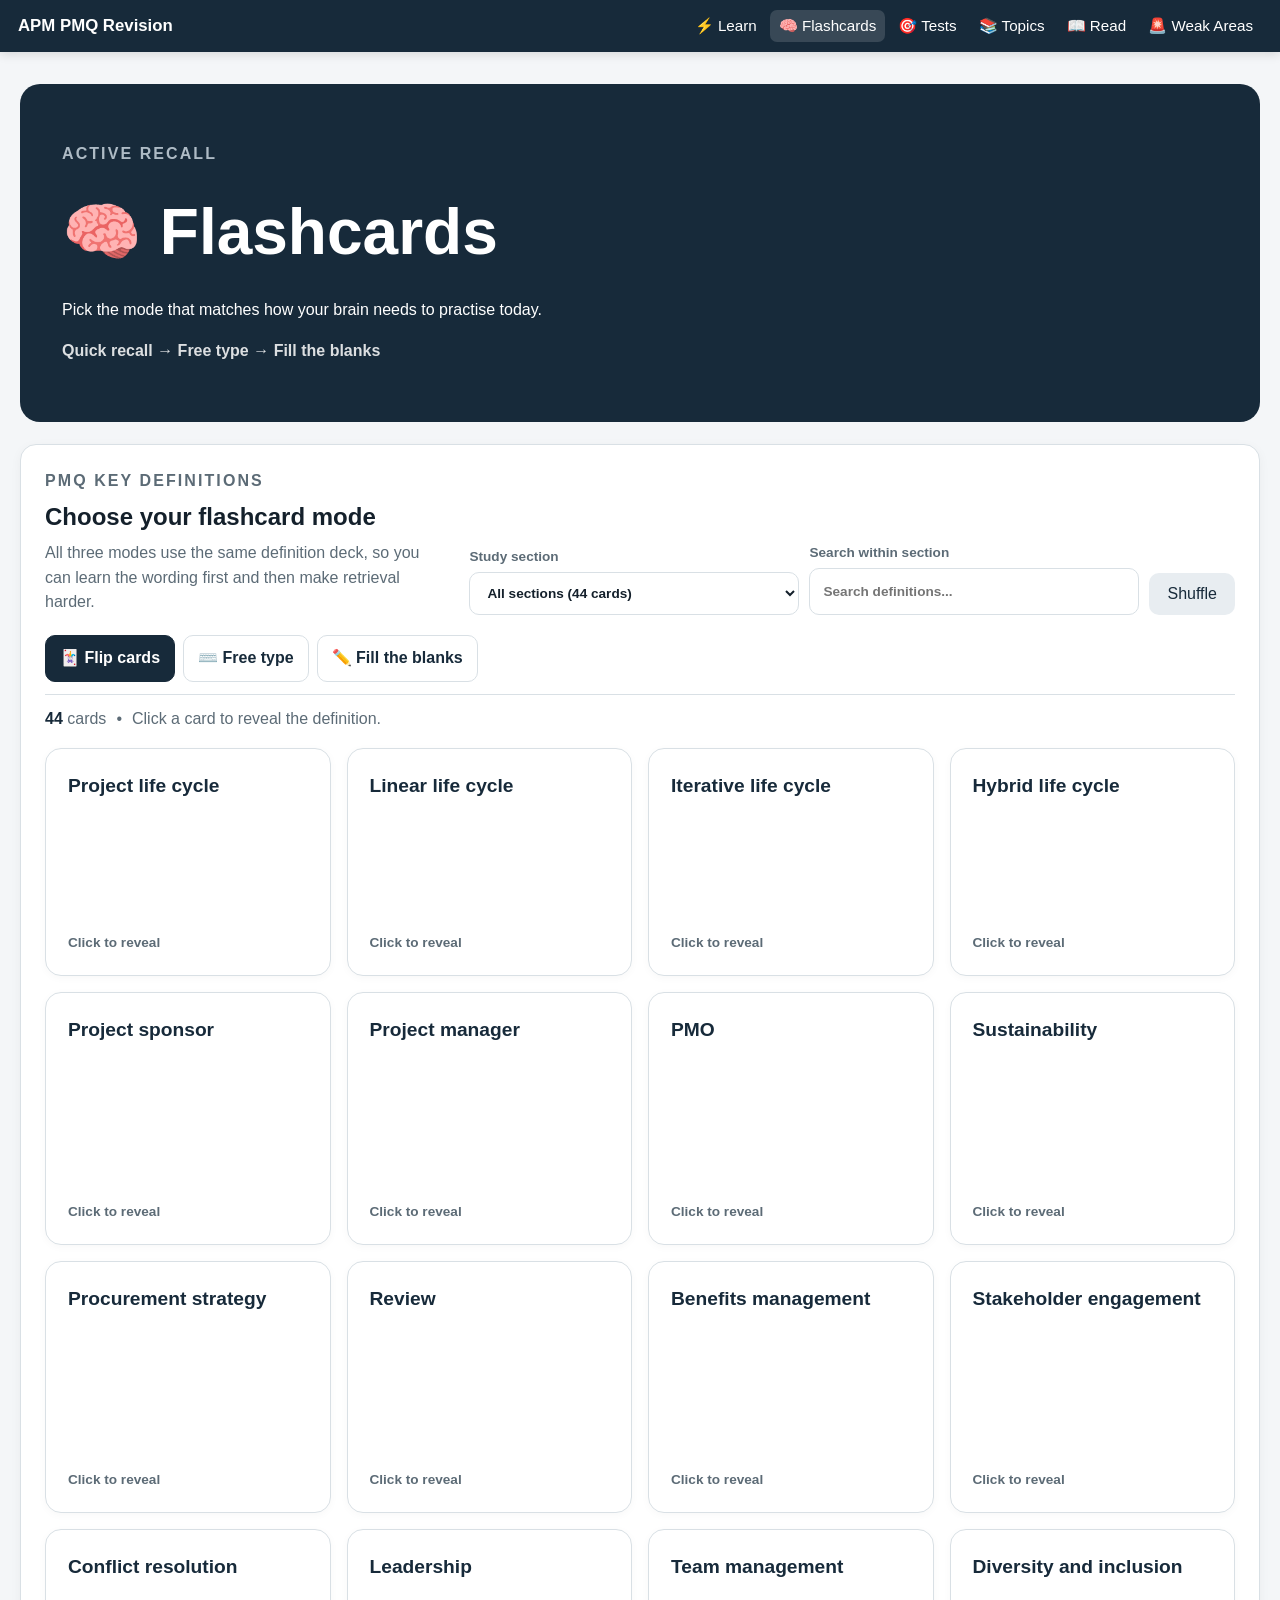
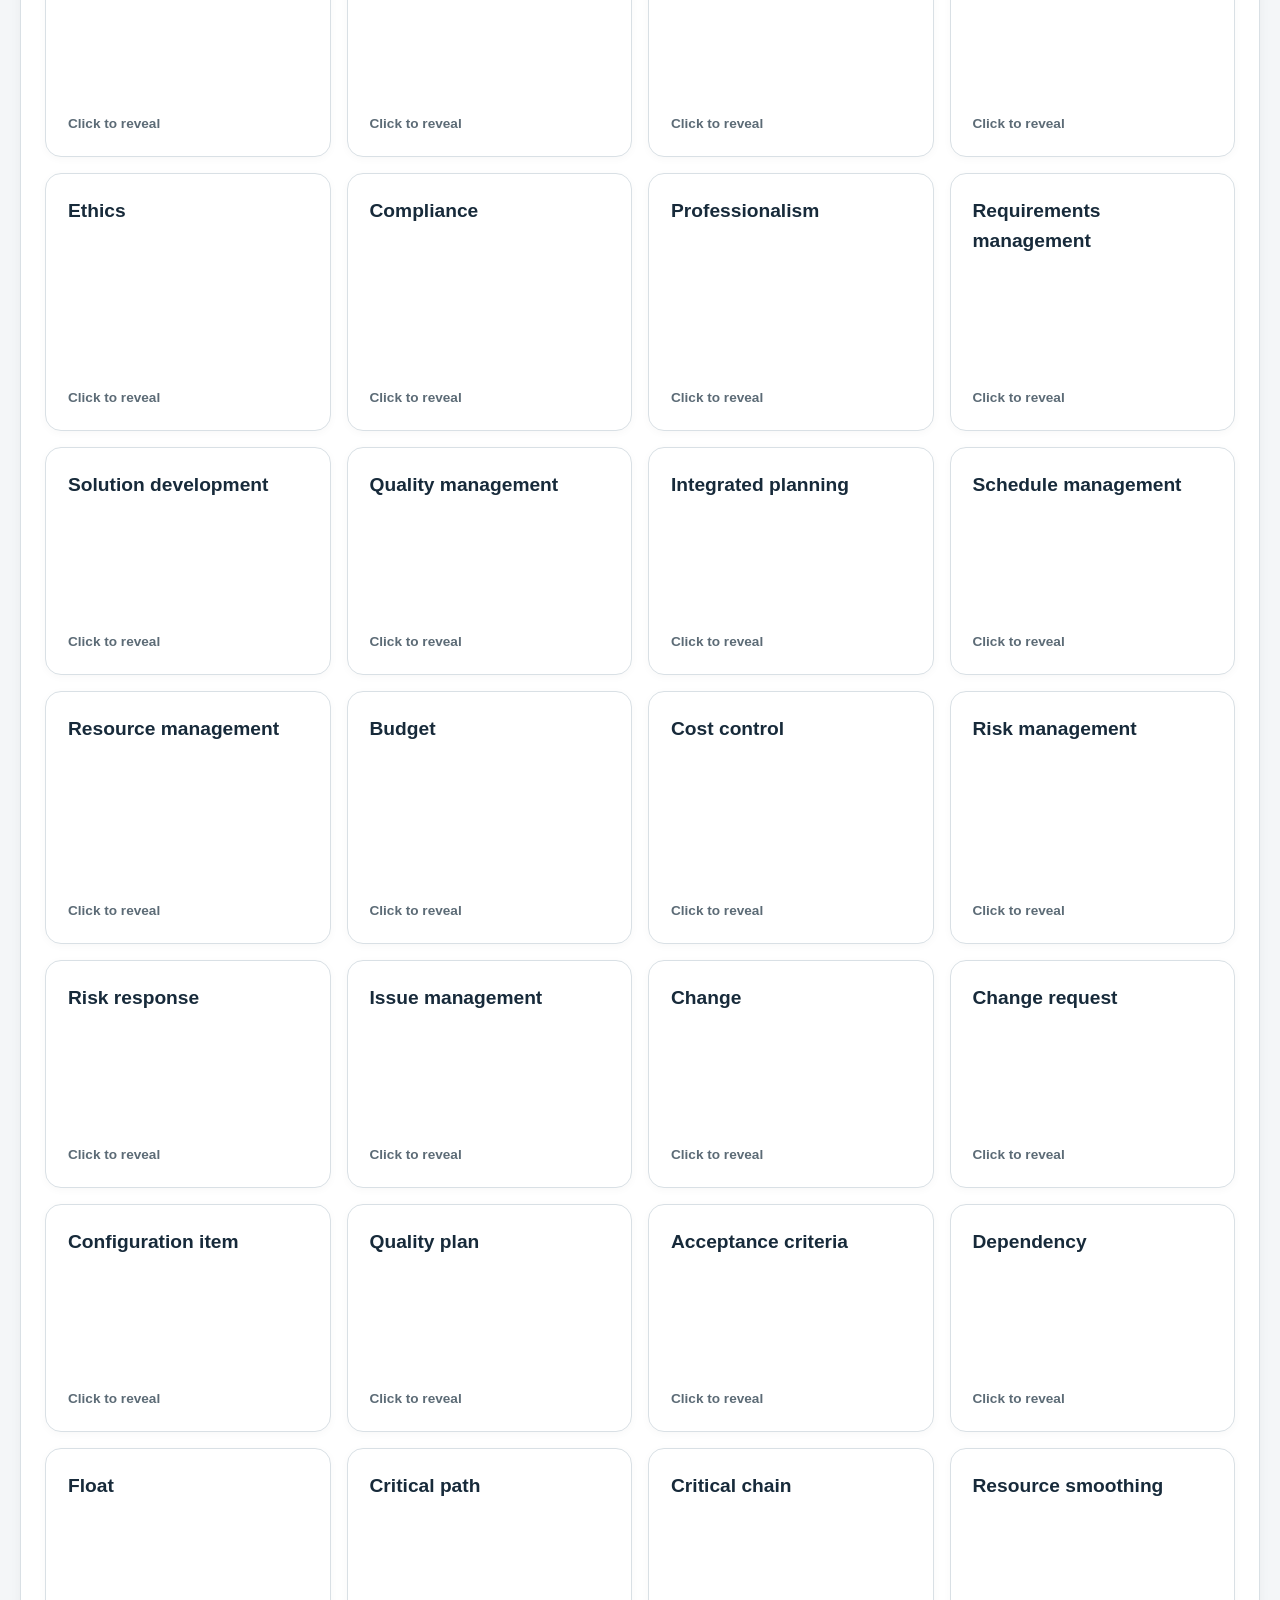
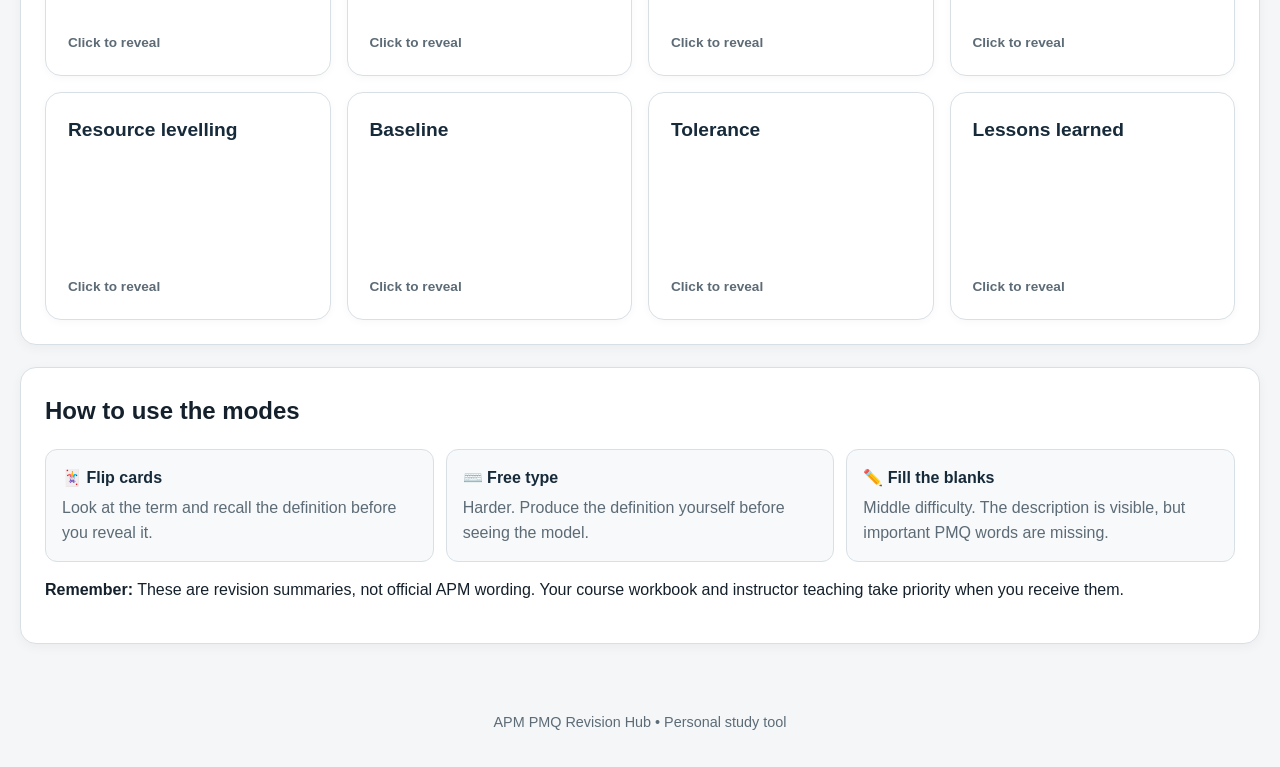
==== commit 76da98c2: "Added flashcard mode" ====
--- a/flashcards.html
+++ b/flashcards.html
@@ -1,70 +1,136 @@
-<!DOCTYPE html>
+<!doctype html>
 <html lang="en">
 <head>
-<meta charset="UTF-8">
-<meta name="viewport" content="width=device-width, initial-scale=1.0">
-<title>APM PMQ Key Definitions</title>
-<link rel="stylesheet" href="style.css">
+<meta charset="utf-8">
+<meta name="viewport" content="width=device-width, initial-scale=1">
+<title>PMQ Flashcards</title>
+<link rel="stylesheet" href="standalone.css">
+<link rel="stylesheet" href="flashcards.css">
 </head>
 <body>
-<header class="site-header compact-header">
-  <div class="header-inner">
-    <p class="eyebrow">APM PMQ REVISION</p>
-    <h1>Key Definitions Flashcards</h1>
-    <p class="tagline">Five minutes? Pick a few. Twenty minutes? Work through the deck.</p>
-    <nav class="main-nav">
-      <a href="index.html#dashboard">Dashboard</a>
-      <a href="index.html#topics">Topics</a>
-      <a href="index.html#mock">Mini Mock</a>
-      <a href="index.html#weak">Weak Areas</a>
-      <a href="index.html#exam">Exam Strategy</a>
+<header class="site-header">
+  <div class="site-bar">
+    <a class="site-brand" href="index.html">APM PMQ Revision</a>
+    <nav class="site-nav" aria-label="Main navigation">
+      <a href="learn.html">⚡ Learn</a>
+      <a href="flashcards.html" class="active" aria-current="page">🧠 Flashcards</a>
+      <a href="tests.html">🎯 Tests</a>
+      <a href="topics.html">📚 Topics</a>
+      <a href="read.html">📖 Read</a>
+      <a href="weak-areas.html">🚨 Weak Areas</a>
     </nav>
   </div>
 </header>
-<main>
-  <section class="content-section flashcard-page">
+
+<main class="page flashcards-page">
+  <section class="hero">
+    <p class="eyebrow">ACTIVE RECALL</p>
+    <h1>🧠 Flashcards</h1>
+    <p>Pick the mode that matches how your brain needs to practise today.</p>
+    <p class="hero-small">Quick recall → Free type → Fill the blanks</p>
+  </section>
+
+  <section class="card flashcard-hub">
     <div class="section-heading">
       <div>
-        <p class="eyebrow">QUICK REVISION</p>
-        <h2>PMQ Key Definitions</h2>
-        <p>Look at the term, say the definition from memory, then click to reveal it. The deck covers the main terminology across the PMQ learning objectives.</p>
+        <p class="eyebrow">PMQ KEY DEFINITIONS</p>
+        <h2>Choose your flashcard mode</h2>
+        <p>All three modes use the same definition deck, so you can learn the wording first and then make retrieval harder.</p>
       </div>
       <div class="flash-controls">
-        <input id="flashcardSearch" type="search" placeholder="Search definitions..." aria-label="Search definitions">
-        <button id="shuffleCards" class="secondary">Shuffle</button>
-        <button id="freeTypeMode" class="primary">Free-type mode</button>
+        <label class="section-select">
+          <span>Study section</span>
+          <select id="flashcardSection" aria-label="Filter flashcards by PMQ topic">
+            <option value="all">All sections (44 cards)</option>
+            <option value="1">1. Life cycles</option>
+            <option value="2">2. Governance arrangements</option>
+            <option value="3">3. Sustainability</option>
+            <option value="4">4. Business case</option>
+            <option value="5">5. Procurement</option>
+            <option value="6">6. Reviews</option>
+            <option value="7">7. Assurance</option>
+            <option value="8">8. Transition</option>
+            <option value="9">9. Benefits management</option>
+            <option value="10">10. Stakeholder engagement & communication</option>
+            <option value="11">11. Conflict resolution</option>
+            <option value="12">12. Leadership</option>
+            <option value="13">13. Team management</option>
+            <option value="14">14. Diversity & inclusion</option>
+            <option value="15">15. Ethics, compliance & professionalism</option>
+            <option value="16">16. Requirements management</option>
+            <option value="17">17. Solutions development</option>
+            <option value="18">18. Quality management</option>
+            <option value="19">19. Integrated planning</option>
+            <option value="20">20. Schedule management</option>
+            <option value="21">21. Resource management</option>
+            <option value="22">22. Budgeting & cost control</option>
+            <option value="23">23. Risk & issue management</option>
+            <option value="24">24. Change control</option>
+          </select>
+        </label>
+        <label class="search-wrap">
+          <span>Search within section</span>
+          <input id="flashcardSearch" type="search" placeholder="Search definitions..." aria-label="Search definitions">
+        </label>
+        <button id="shuffleCards" class="button secondary" type="button">Shuffle</button>
       </div>
     </div>
+
+    <div class="mode-tabs" role="tablist" aria-label="Flashcard modes">
+      <button class="mode-tab active" id="flipMode" type="button" role="tab" aria-selected="true">🃏 Flip cards</button>
+      <button class="mode-tab" id="freeTypeMode" type="button" role="tab" aria-selected="false">⌨️ Free type</button>
+      <button class="mode-tab" id="fillBlanksMode" type="button" role="tab" aria-selected="false">✏️ Fill the blanks</button>
+    </div>
+
     <div class="flash-stats">
-      <span><strong id="flashCount">0</strong> cards shown</span>
+      <span><strong id="flashCount">0</strong> cards</span>
       <span>•</span>
-      <span id="flashModeHint">Click a card to reveal</span>
+      <span id="flashModeHint">Click a card to reveal the definition.</span>
     </div>
+
     <div id="flashcardGrid" class="flashcard-grid"></div>
   </section>
 
-  <section id="freeTypePanel" class="content-section free-type-panel" hidden>
-    <div class="section-heading">
-      <div><p class="eyebrow">ACTIVE RECALL</p><h2>Free-type Flashcards</h2><p>Type your answer before revealing the model. Then mark yourself honestly: <strong>Got it</strong> or <strong>Need to revise</strong>.</p></div>
-      <button id="closeFreeType" class="secondary">Back to cards</button>
+  <section id="freeTypePanel" class="card mode-panel" hidden>
+    <div class="panel-heading">
+      <div>
+        <p class="eyebrow">ACTIVE RECALL</p>
+        <h2>⌨️ Free-type mode</h2>
+        <p>See the term, type the definition in your own words, then reveal the model answer.</p>
+      </div>
+      <button id="closeFreeType" class="button secondary" type="button">Back to flip cards</button>
     </div>
     <div id="freeTypeCard" class="free-type-card"></div>
   </section>
 
-  <section class="callout">
-    <h2>How to use this page</h2>
-    <ol>
-      <li><strong>Look at the term.</strong></li>
-      <li><strong>Say the definition aloud</strong> before revealing it.</li>
-      <li>Click the card and compare your answer.</li>
-      <li>If you missed it, don't just reread it — explain what the term means in a project scenario.</li>
-      <li>Shuffle the deck so you cannot rely on remembering the order.</li>
-    </ol>
-    <p><strong>Five minutes:</strong> do 5–10 cards. <strong>Twenty minutes:</strong> work through the deck. <strong>After the course:</strong> add any instructor-specific definitions or wording that differs.</p>
-    <p class="warning"><strong>Important:</strong> These are revision summaries, not official APM wording. Your course workbook and instructor teaching take priority.</p>
+  <section id="fillBlanksPanel" class="card mode-panel" hidden>
+    <div class="panel-heading">
+      <div>
+        <p class="eyebrow">RETRIEVAL WITH SCAFFOLDING</p>
+        <h2>✏️ Fill the blanks</h2>
+        <p>Turn the card over. The definition is still there — but key words have been removed. Fill them in before revealing the complete answer.</p>
+      </div>
+      <button id="closeFillBlanks" class="button secondary" type="button">Back to flip cards</button>
+    </div>
+    <div class="fill-progress" aria-live="polite">
+      <strong id="fillProgress">Card 1</strong>
+      <span id="fillScore">0 correct</span>
+    </div>
+    <div id="fillBlankCard" class="fill-blank-card-wrap"></div>
+  </section>
+
+  <section class="card how-to-card">
+    <h2>How to use the modes</h2>
+    <div class="mode-guide">
+      <article><strong>🃏 Flip cards</strong><span>Look at the term and recall the definition before you reveal it.</span></article>
+      <article><strong>⌨️ Free type</strong><span>Harder. Produce the definition yourself before seeing the model.</span></article>
+      <article><strong>✏️ Fill the blanks</strong><span>Middle difficulty. The description is visible, but important PMQ words are missing.</span></article>
+    </div>
+    <p class="warning"><strong>Remember:</strong> These are revision summaries, not official APM wording. Your course workbook and instructor teaching take priority when you receive them.</p>
   </section>
 </main>
-<footer><p>APM PMQ Revision Hub • Personal study tool</p></footer>
+
+<footer class="site-footer"><p>APM PMQ Revision Hub • Personal study tool</p></footer>
 <script src="script.js"></script>
 </body>
 </html>
--- a/standalone.css
+++ b/standalone.css
@@ -0,0 +1,57 @@
+
+:root{--nav:#172a3a;--bg:#f4f6f8;--card:#fff;--text:#14202b;--muted:#5c6b76;--line:#d9e0e5;--accent:#e9f2f8}
+body{background:var(--bg);color:var(--text);font-family:Arial,sans-serif;margin:0;line-height:1.55}
+.site-header{background:var(--nav);color:#fff;padding:18px 28px;box-shadow:0 2px 10px #0002}
+.site-bar{max-width:1250px;margin:auto;display:flex;align-items:center;gap:28px;flex-wrap:wrap}.site-brand{font-size:25px;font-weight:800;color:#fff;text-decoration:none;margin-right:auto}.site-nav{display:flex;gap:10px;flex-wrap:wrap}.site-nav a{color:#fff;text-decoration:none;padding:10px 13px;border-radius:9px}.site-nav a:hover,.site-nav a.active{background:#ffffff18}
+.page{max-width:1250px;margin:32px auto;padding:0 20px}.hero{background:var(--nav);color:#fff;border-radius:20px;padding:42px;margin-bottom:26px}.hero h1{font-size:clamp(2rem,5vw,4rem);margin:8px 0}.eyebrow{letter-spacing:.13em;text-transform:uppercase;font-weight:800;color:#aebbc5}.grid{display:grid;grid-template-columns:repeat(auto-fit,minmax(280px,1fr));gap:18px}.card{background:var(--card);border:1px solid var(--line);border-radius:16px;padding:24px;box-shadow:0 3px 12px #0000000b}.card h2,.card h3{margin-top:0}.button,.page-button{display:inline-block;background:var(--nav);color:#fff;text-decoration:none;border:0;border-radius:10px;padding:12px 18px;font-size:1rem;cursor:pointer}.button.secondary{background:#e8edf1;color:var(--nav)}.topic-card{display:block;color:inherit;text-decoration:none}.topic-card:hover{transform:translateY(-2px);box-shadow:0 8px 18px #0001}.topic-card small{display:block;color:var(--muted);margin-top:4px}.notice{background:#fff7d9;border:1px solid #e4d48a;padding:14px 18px;border-radius:12px;margin:16px 0}.context{background:#edf6fb;border-left:5px solid var(--nav);padding:14px 18px;border-radius:10px;margin:16px 0}.search{width:100%;padding:14px 16px;border:1px solid var(--line);border-radius:10px;font-size:1rem;box-sizing:border-box}.actions{display:flex;gap:10px;flex-wrap:wrap;margin-top:18px}.flash-grid{display:grid;grid-template-columns:repeat(auto-fit,minmax(260px,1fr));gap:16px}.flashcard{min-height:180px;border:1px solid var(--line);border-radius:16px;background:#fff;padding:22px;text-align:left;cursor:pointer;display:flex;flex-direction:column;gap:12px}.flashcard .term{font-size:1.25rem;font-weight:800}.flashcard .answer{display:none;color:var(--muted)}.flashcard.revealed .answer{display:block}.free-card{background:#fff;border:1px solid var(--line);border-radius:16px;padding:24px;margin-top:22px}.free-card textarea,.answer-box{width:100%;min-height:130px;box-sizing:border-box;padding:14px;border:1px solid var(--line);border-radius:10px;font:inherit}.model{display:none;background:#f1f7fa;border-left:5px solid var(--nav);padding:18px;border-radius:10px;margin-top:15px}.model.show{display:block}.pill{display:inline-block;background:#e8eef2;padding:5px 9px;border-radius:999px;font-size:.85rem;margin:3px}.learn-shell{max-width:900px;margin:auto}.stepbar{display:flex;gap:6px;flex-wrap:wrap;margin:18px 0}.stepbar span{padding:6px 10px;border-radius:999px;background:#e7edf1;color:#52616b;font-size:.85rem}.stepbar span.on{background:var(--nav);color:#fff}.jobbox{background:#fff3cd;border:1px solid #e3ce79;border-radius:12px;padding:15px 18px;margin:18px 0}.learn-content{background:#fff;border:1px solid var(--line);border-radius:16px;padding:25px}.choice{width:100%;text-align:left;background:#fff;border:1px solid var(--line);padding:15px;border-radius:10px;margin:7px 0;cursor:pointer}.choice:hover{background:#f4f8fa}.feedback{margin-top:15px;padding:16px;border-radius:10px;background:#edf6fb}.muted{color:var(--muted)}@media(max-width:700px){.site-header{position:static}.site-bar{display:block}.site-brand{display:block;margin-bottom:12px}.site-nav{overflow-x:auto;flex-wrap:nowrap}.site-nav a{white-space:nowrap}.page{padding:0 12px}.hero{padding:28px 22px}}
+
+.flashcard{font-family:inherit;color:var(--text)}.flash-term{font-size:1.25rem;font-weight:800}.flash-answer{display:block;color:var(--muted);margin-top:8px}.flashcard:not(.flipped) .flash-answer{visibility:hidden}.flashcard .tap{margin-top:auto;color:var(--muted);font-size:.85rem}.free-type-card{margin-top:12px}.free-type-card textarea{width:100%;min-height:130px;box-sizing:border-box;padding:14px;border:1px solid var(--line);border-radius:10px;font:inherit}.free-type-answer{display:none;margin-top:15px}.free-type-card.revealed .free-type-answer{display:block}.self-rating{display:flex;gap:10px;margin-top:15px}.self-rating button{padding:10px 14px;border-radius:9px;border:0;cursor:pointer}.rating-good{background:var(--nav);color:#fff}.rating-bad{background:#e8edf1;color:var(--nav)}
+/* Compact, non-fixed site navigation */
+.site-header{
+    background:#172A3A;
+    color:#fff;
+    padding:10px 18px;
+    position:relative;
+}
+.site-header-inner{
+    max-width:1200px;
+    margin:0 auto;
+    display:flex;
+    align-items:center;
+    justify-content:space-between;
+    gap:18px;
+}
+.site-brand{
+    color:#fff;
+    text-decoration:none;
+    font-weight:800;
+    font-size:1.05rem;
+    white-space:nowrap;
+}
+.site-nav{
+    display:flex;
+    align-items:center;
+    justify-content:flex-end;
+    gap:4px;
+    flex-wrap:wrap;
+}
+.site-nav a{
+    color:#fff;
+    text-decoration:none;
+    padding:7px 9px;
+    border-radius:7px;
+    font-size:.95rem;
+    line-height:1.2;
+}
+.site-nav a:hover{background:rgba(255,255,255,.12)}
+.site-nav a[aria-current="page"]{background:rgba(255,255,255,.14)}
+.site-main{
+    max-width:1200px;
+    margin:24px auto;
+    padding:0 18px;
+    min-height:70vh;
+}
+@media(max-width:900px){
+    .site-header-inner{align-items:flex-start; flex-direction:column; gap:8px}
+    .site-nav{justify-content:flex-start; width:100%}
+}
--- a/flashcards.css
+++ b/flashcards.css
@@ -0,0 +1,70 @@
+/* Flashcards page — matches the compact navigation used across the hub. */
+.flashcards-page{max-width:1250px}
+.flashcards-page .hero{margin-bottom:22px}
+.hero-small{opacity:.85;margin-top:8px;font-weight:700}
+.flashcard-hub{margin-bottom:22px}
+.section-heading,.panel-heading{display:flex;justify-content:space-between;align-items:flex-end;gap:24px;margin-bottom:18px}
+.section-heading h2,.panel-heading h2{margin:4px 0 6px}
+.section-heading p,.panel-heading p{margin:0;color:var(--muted)}
+.flash-controls{display:flex;gap:10px;align-items:flex-end;justify-content:flex-end;flex-wrap:wrap;flex-shrink:0;max-width:100%}
+.search-wrap,.section-select{display:flex;flex-direction:column;gap:5px;font-size:.85rem;font-weight:700;color:var(--muted)}
+.search-wrap input,.section-select select{width:min(330px,70vw);padding:12px 13px;border:1px solid var(--line);border-radius:10px;font:inherit;background:#fff;color:var(--text)}
+.section-select select{min-width:270px;cursor:pointer}
+.mode-tabs{display:flex;gap:8px;flex-wrap:wrap;margin:20px 0 12px;padding-bottom:12px;border-bottom:1px solid var(--line)}
+.mode-tab{border:1px solid var(--line);background:#fff;color:var(--nav);padding:10px 14px;border-radius:10px;font:inherit;font-weight:800;cursor:pointer}
+.mode-tab:hover{background:#f1f5f7}
+.mode-tab.active{background:var(--nav);color:#fff;border-color:var(--nav)}
+.flash-stats{display:flex;gap:10px;align-items:center;flex-wrap:wrap;color:var(--muted);margin-bottom:16px}
+.flash-stats strong{color:var(--nav)}
+.flashcard-grid{display:grid;grid-template-columns:repeat(auto-fit,minmax(260px,1fr));gap:16px}
+.flashcard{min-height:190px;border:1px solid var(--line);border-radius:16px;background:#fff;padding:22px;text-align:left;cursor:pointer;display:flex;flex-direction:column;gap:12px;font:inherit;color:var(--text);box-shadow:0 2px 8px #00000008;transition:transform .15s ease,box-shadow .15s ease}
+.flashcard:hover{transform:translateY(-2px);box-shadow:0 7px 18px #00000012}
+.flash-term{font-size:1.2rem;font-weight:800;color:var(--nav)}
+.flash-answer{display:block;color:var(--muted);margin-top:8px}
+.flashcard:not(.flipped) .flash-answer{visibility:hidden}
+.flashcard .tap{margin-top:auto;color:var(--muted);font-size:.85rem;font-weight:700}
+.empty{padding:25px;background:#f7f9fa;border:1px dashed var(--line);border-radius:12px;color:var(--muted)}
+.mode-panel{margin-bottom:22px}
+.mode-panel[hidden]{display:none}
+.free-type-card{max-width:850px;margin:8px auto 0;background:#f7f9fa;border:1px solid var(--line);border-radius:16px;padding:24px}
+.free-type-term{font-size:1.55rem;font-weight:800;color:var(--nav);margin-bottom:8px}
+.free-type-card .hint{color:var(--muted)}
+.free-type-card textarea{width:100%;min-height:145px;box-sizing:border-box;padding:14px;border:1px solid var(--line);border-radius:10px;font:inherit;margin:12px 0}
+.free-type-actions{display:flex;gap:10px;flex-wrap:wrap}
+.free-type-answer{display:none;margin-top:18px;padding:17px;background:#fff;border-left:5px solid var(--nav);border-radius:10px}
+.free-type-card.revealed .free-type-answer{display:block}
+.self-rating{display:none;gap:10px;flex-wrap:wrap;margin-top:15px}
+.free-type-card.revealed .self-rating{display:flex}
+.rating-good{background:#dceee2!important;color:#245a34!important}
+.rating-bad{background:#f6dddd!important;color:#7a2e2e!important}
+.fill-progress{display:flex;justify-content:space-between;gap:12px;align-items:center;max-width:850px;margin:0 auto 14px;color:var(--muted)}
+.fill-progress strong{color:var(--nav)}
+.fill-blank-card-wrap{max-width:850px;margin:0 auto}
+.fill-blank-card{perspective:1000px;min-height:330px;position:relative}
+.fill-card-inner{position:relative;width:100%;min-height:330px;transition:transform .5s;transform-style:preserve-3d}
+.fill-blank-card.flipped .fill-card-inner{transform:rotateY(180deg)}
+.fill-face{position:absolute;inset:0;backface-visibility:hidden;border:1px solid var(--line);border-radius:18px;background:#fff;box-shadow:0 4px 15px #0000000b;padding:28px;display:flex;flex-direction:column}
+.fill-front{justify-content:center;text-align:center}
+.fill-front .fill-term{font-size:1.65rem;font-weight:800;color:var(--nav);margin-bottom:10px}
+.fill-front p{color:var(--muted);max-width:620px;margin:0 auto 22px}
+.fill-back{transform:rotateY(180deg);overflow:auto}
+.fill-back h3{margin:0 0 10px;color:var(--nav)}
+.fill-definition{font-size:1.08rem;line-height:1.75;color:var(--text);margin:8px 0 14px}
+.blank-input{width:9.5em;max-width:100%;padding:4px 7px;border:0;border-bottom:2px solid var(--nav);background:#eef5f8;border-radius:5px;font:inherit;font-weight:800;text-align:center}
+.blank-input:focus{outline:2px solid #9db8c7;outline-offset:2px}
+.blank-input.correct{background:#dceee2;border-bottom-color:#2f7d4a}
+.blank-input.wrong{background:#f6dddd;border-bottom-color:#b24a4a}
+.fill-actions{display:flex;gap:10px;flex-wrap:wrap;margin-top:auto;padding-top:15px}
+.fill-result{margin-top:14px;padding:14px 16px;border-radius:10px;background:#eef5f8;border-left:5px solid var(--nav)}
+.fill-result.good{background:#edf8f0;border-left-color:#2f7d4a}
+.fill-result.review{background:#fff0f0;border-left-color:#b24a4a}
+.fill-complete{padding:24px;text-align:center;background:#f7f9fa;border:1px solid var(--line);border-radius:16px}
+.fill-complete h3{margin-top:0;color:var(--nav)}
+.how-to-card{margin-bottom:28px}
+.mode-guide{display:grid;grid-template-columns:repeat(3,1fr);gap:12px;margin:15px 0}
+.mode-guide article{background:#f7f9fa;border:1px solid var(--line);border-radius:12px;padding:16px}
+.mode-guide strong{display:block;color:var(--nav);margin-bottom:5px}
+.mode-guide span{display:block;color:var(--muted)}
+.site-footer{text-align:center;padding:20px;color:var(--muted);font-size:.9rem}
+@media(max-width:800px){.section-heading,.panel-heading{align-items:stretch;flex-direction:column}.flash-controls{width:100%}.search-wrap,.section-select{width:100%}.search-wrap input,.section-select select{width:100%}.mode-guide{grid-template-columns:1fr}.fill-face{padding:22px}.fill-blank-card,.fill-card-inner{min-height:360px}}
+@media(max-width:600px){.flashcards-page{padding:0 12px}.hero{padding:28px 22px}.flashcard-grid{grid-template-columns:1fr}.fill-front .fill-term{font-size:1.4rem}.fill-definition{font-size:1rem}}
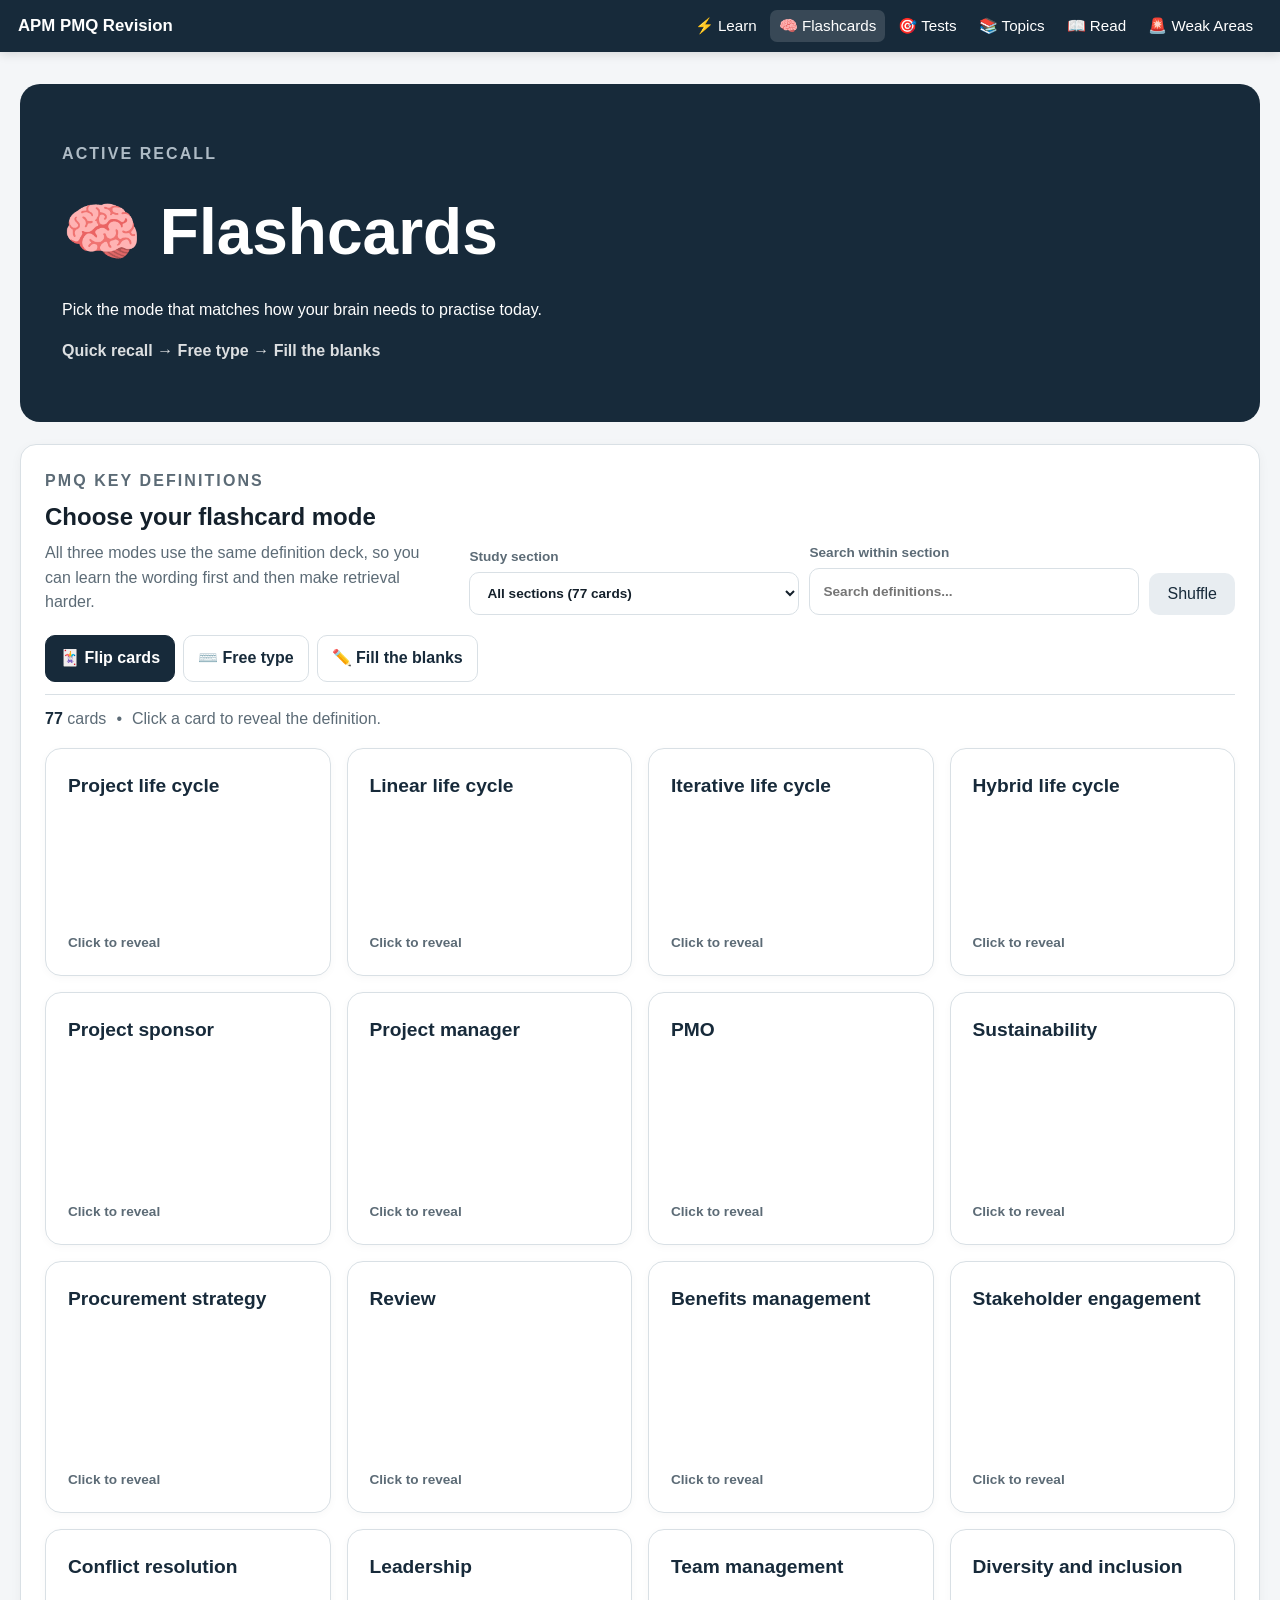
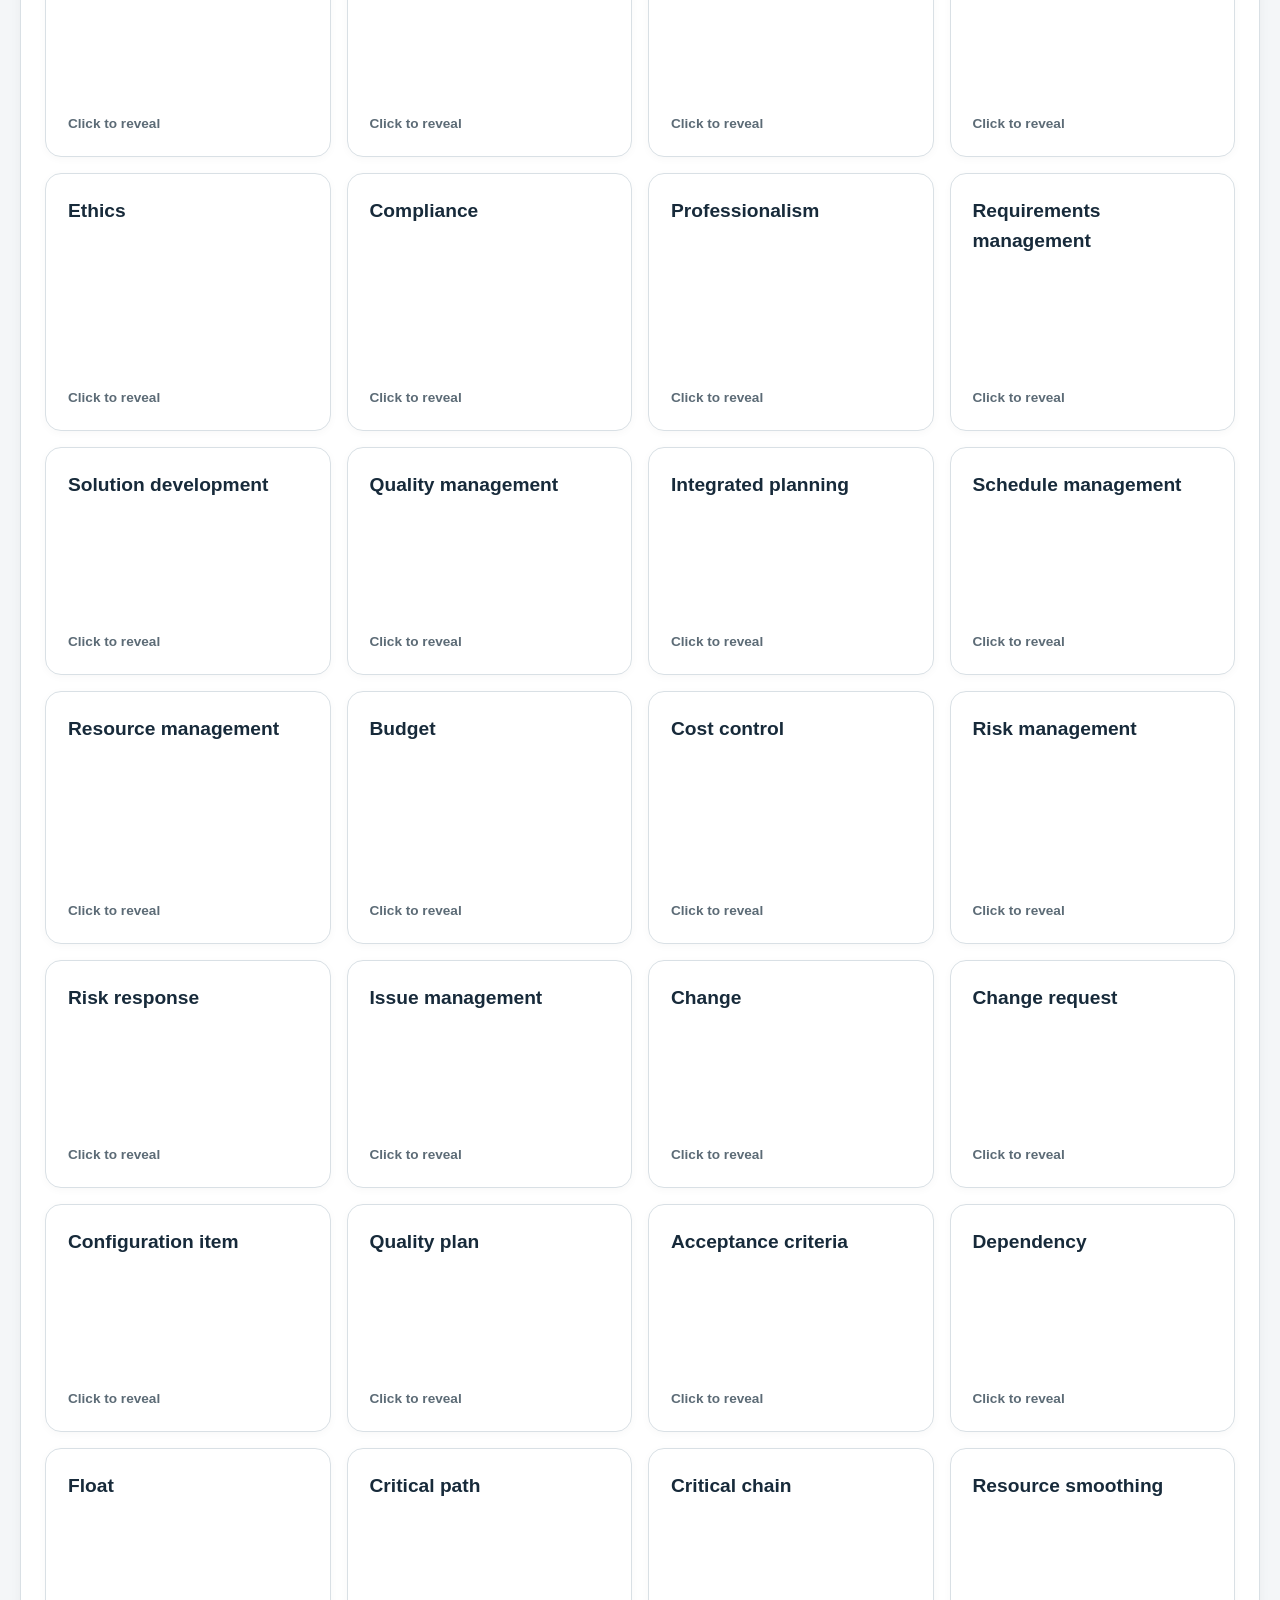
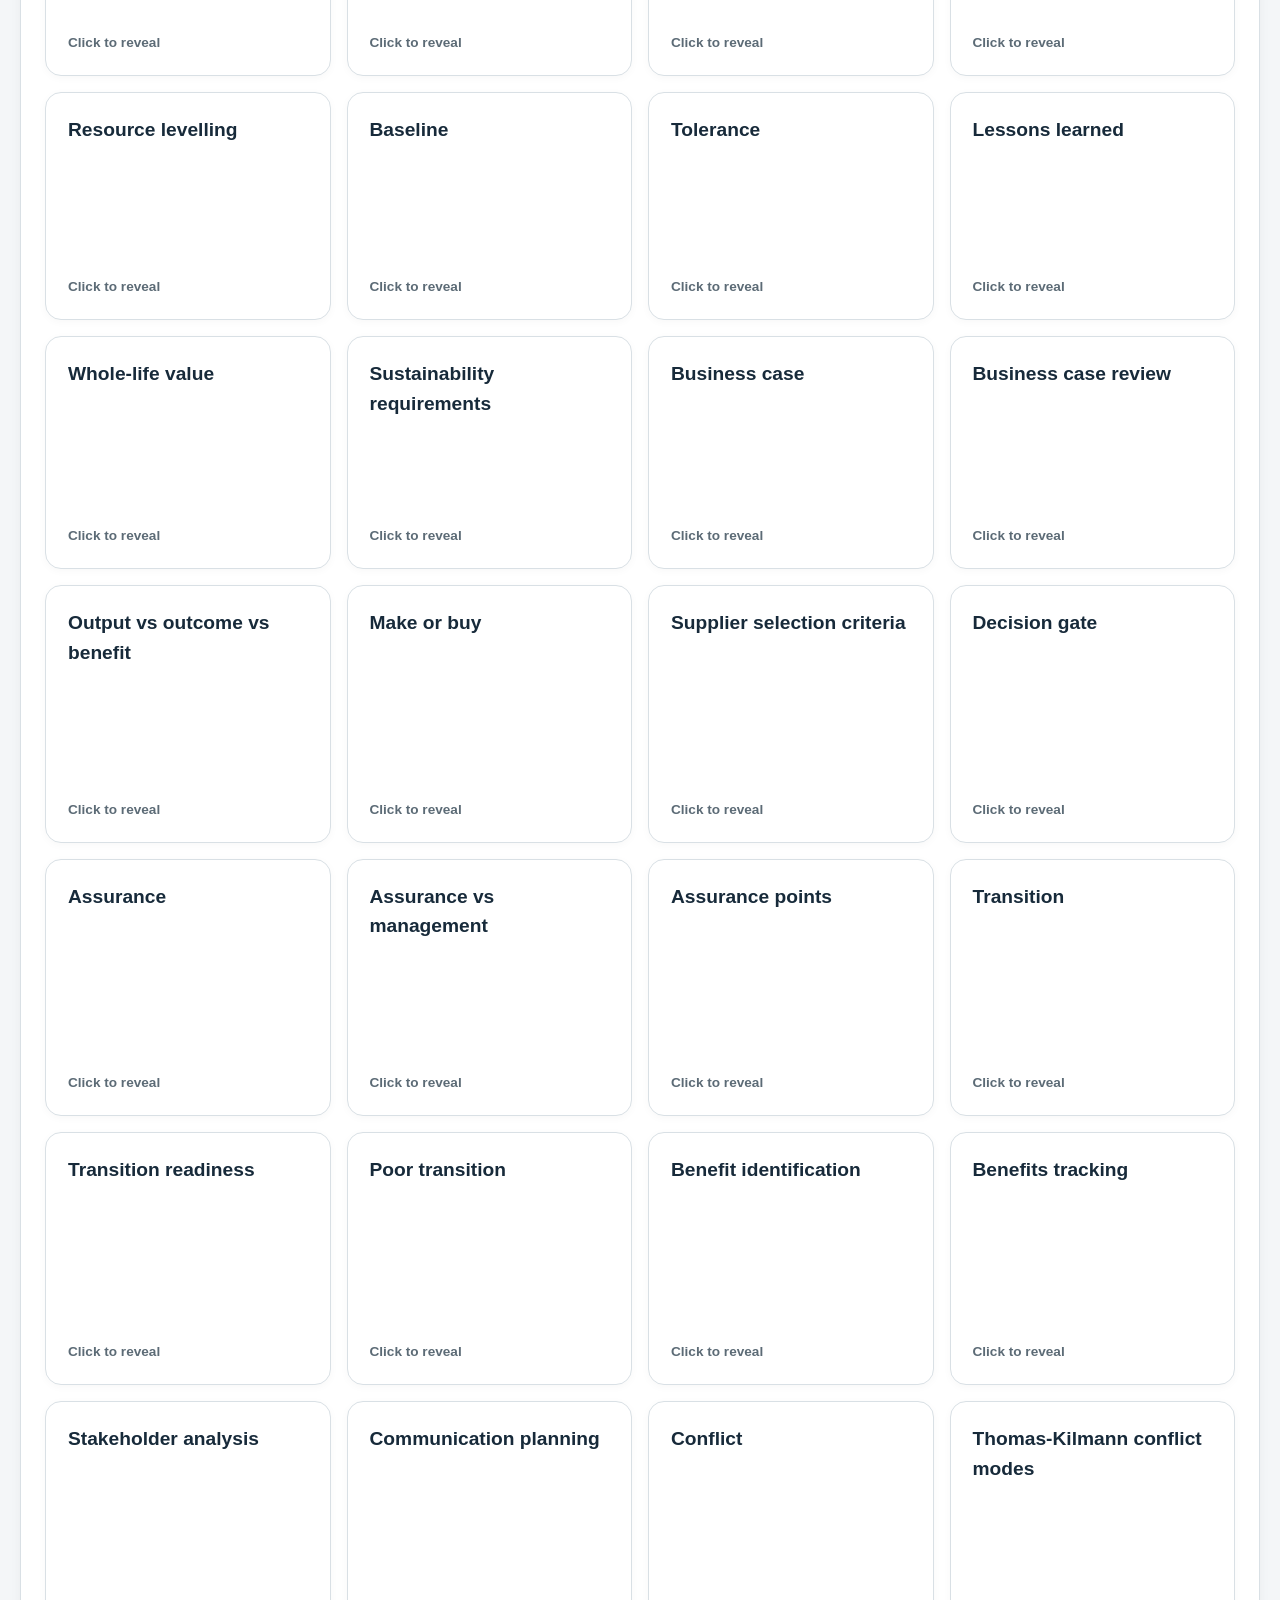
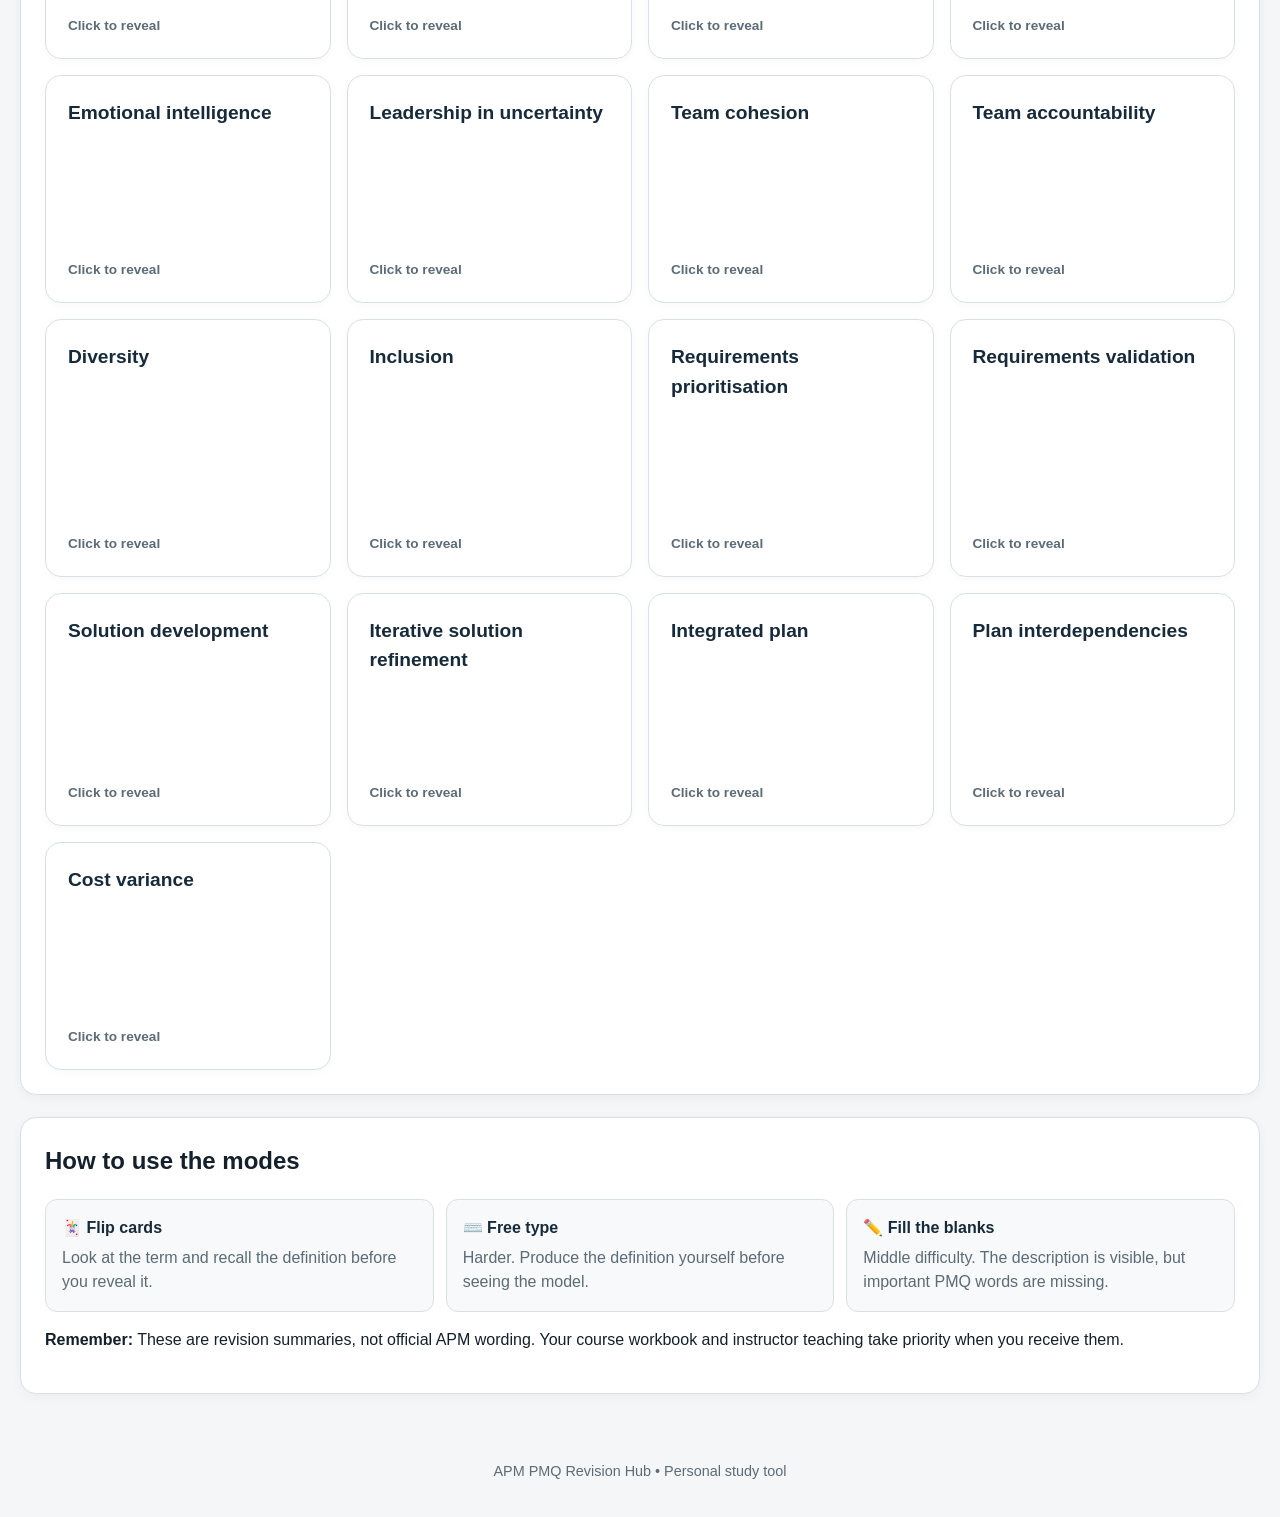
==== commit 4bb73a8f: "Added more flashcards" ====
--- a/flashcards.html
+++ b/flashcards.html
@@ -41,7 +41,7 @@
         <label class="section-select">
           <span>Study section</span>
           <select id="flashcardSection" aria-label="Filter flashcards by PMQ topic">
-            <option value="all">All sections (44 cards)</option>
+            <option value="all">All sections (77 cards)</option>
             <option value="1">1. Life cycles</option>
             <option value="2">2. Governance arrangements</option>
             <option value="3">3. Sustainability</option>
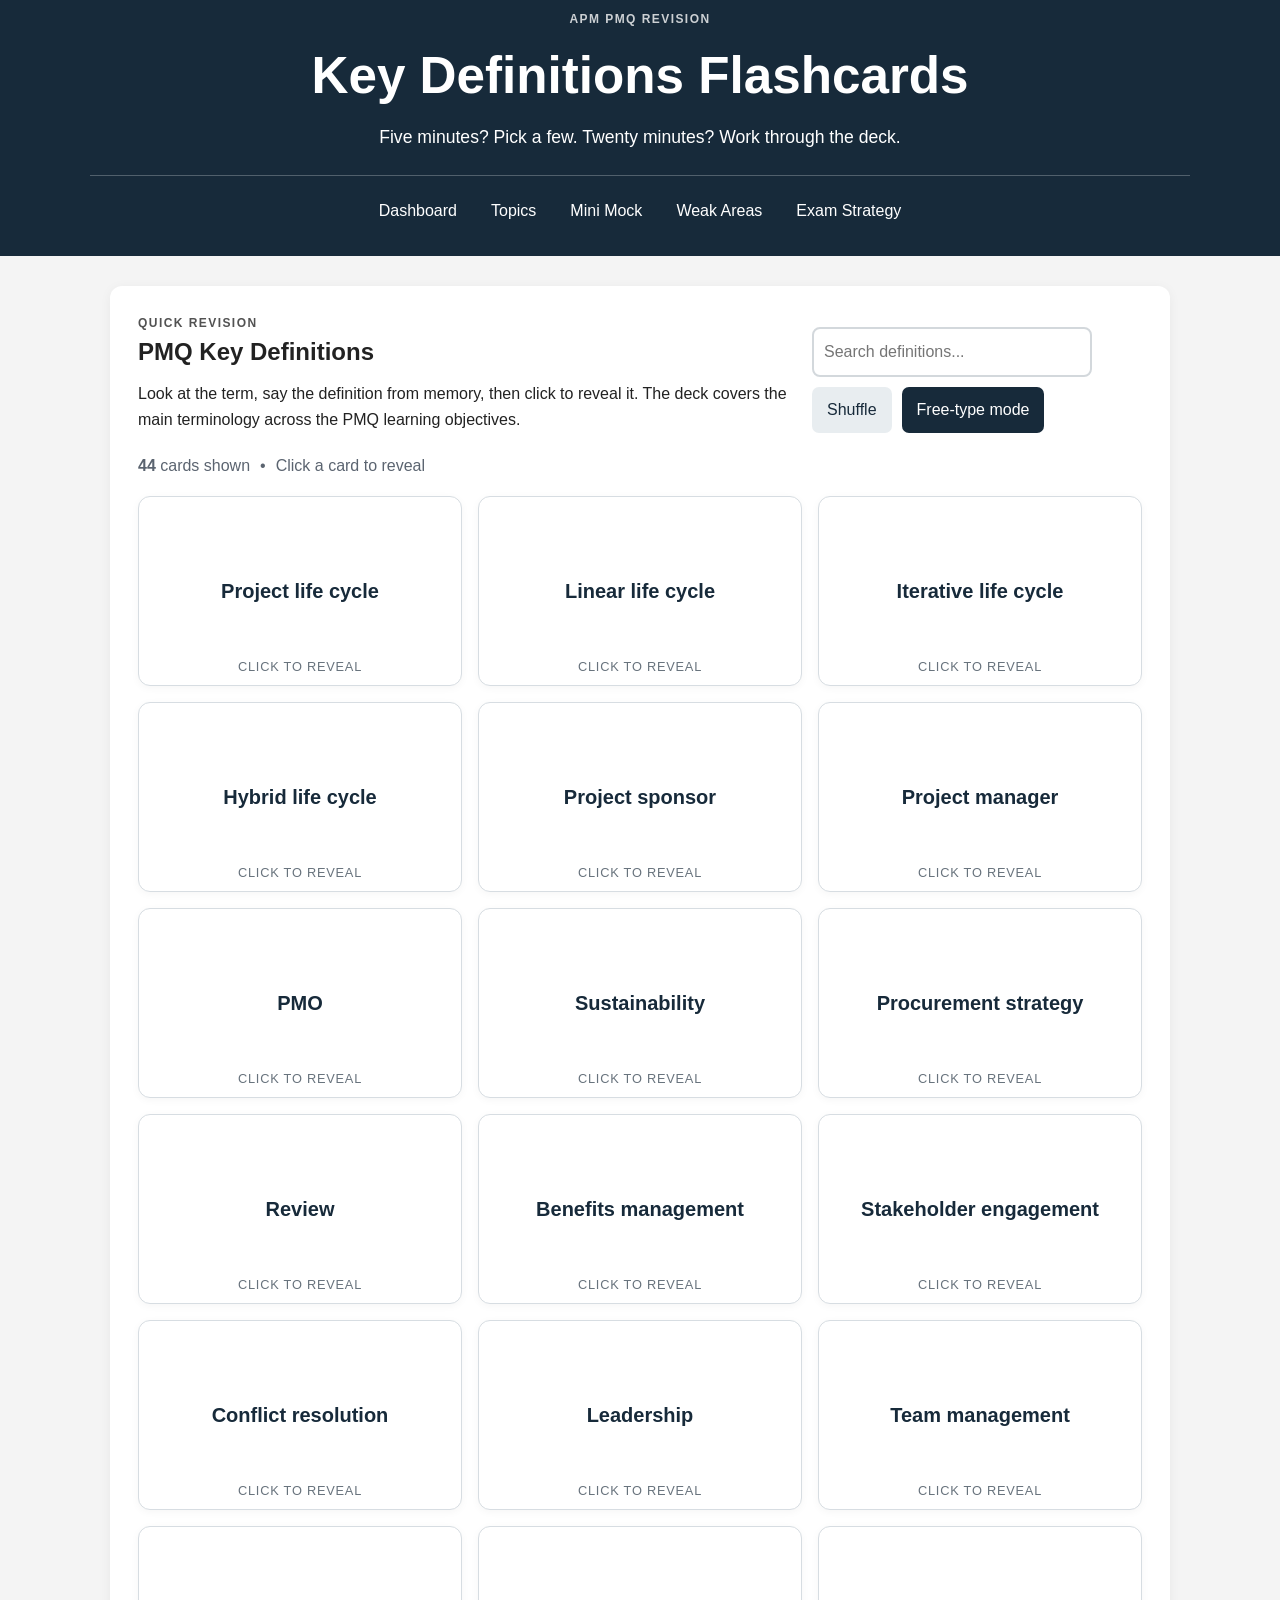
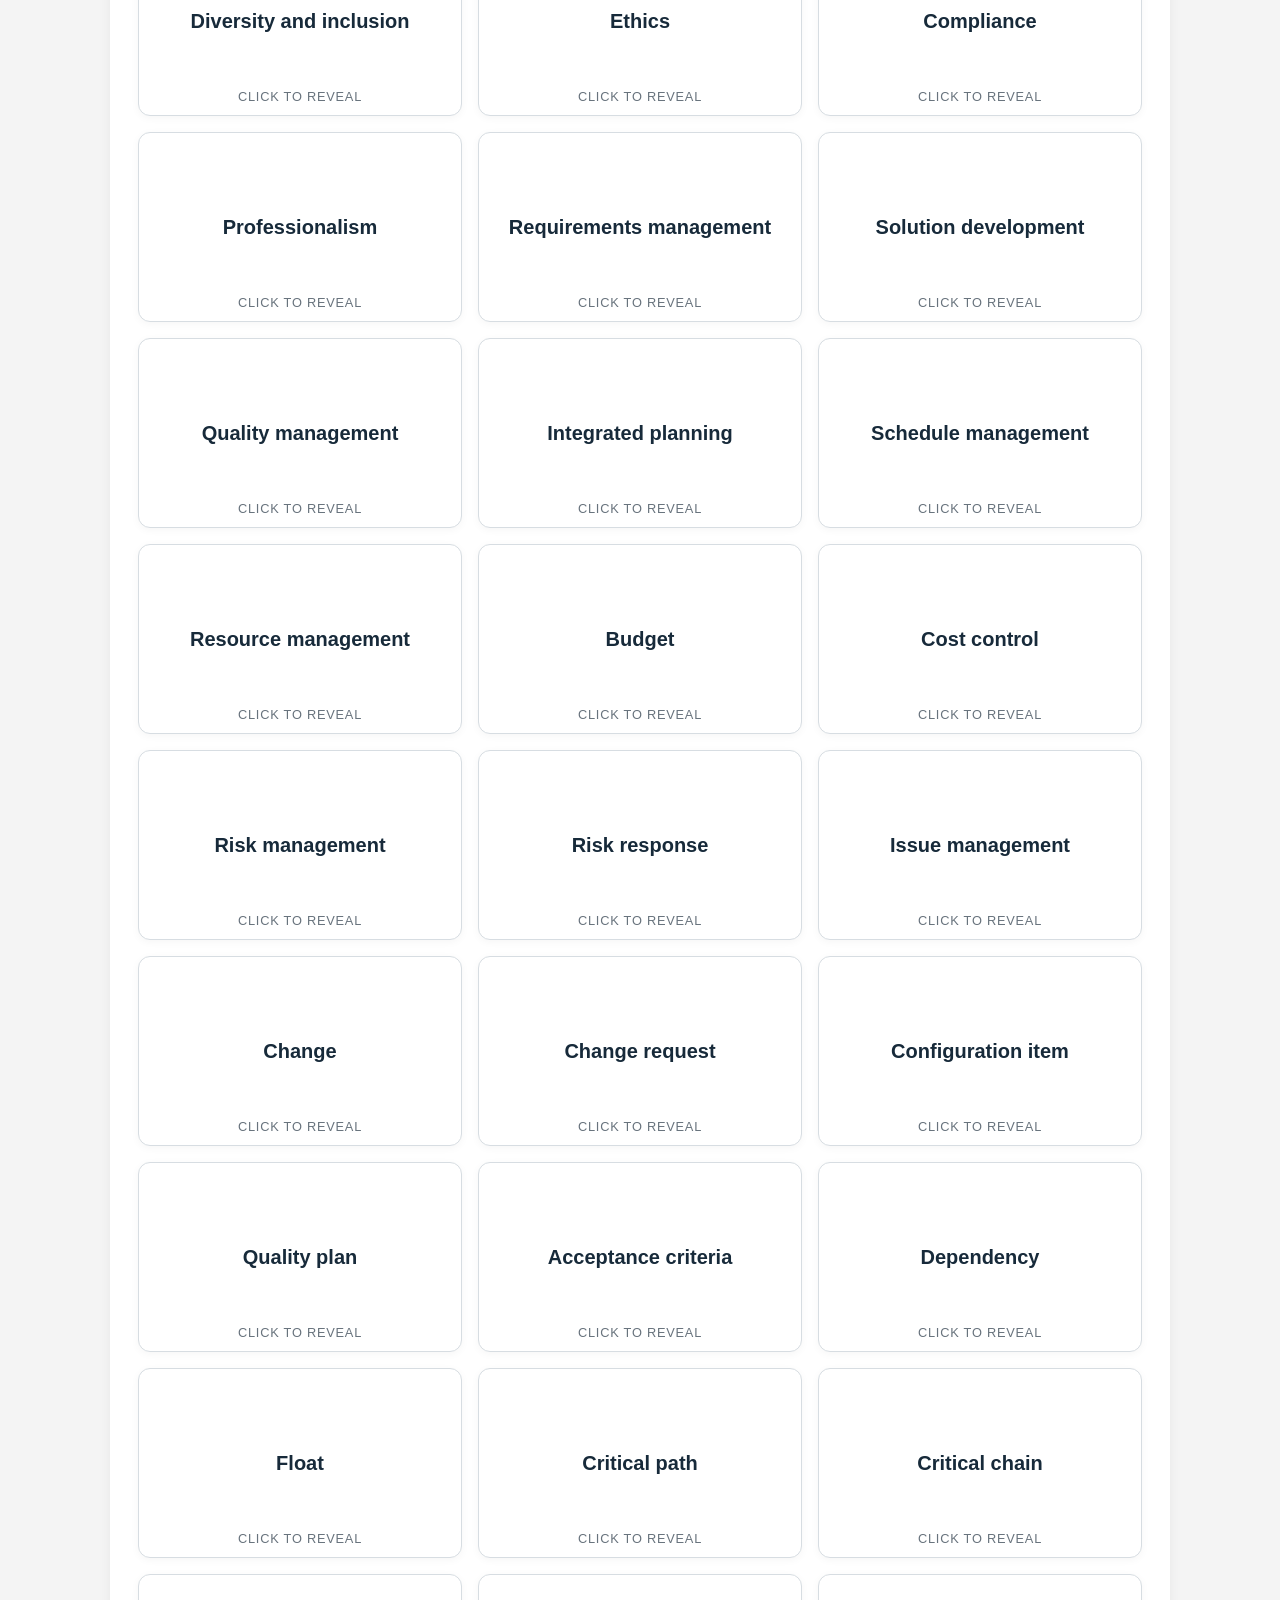
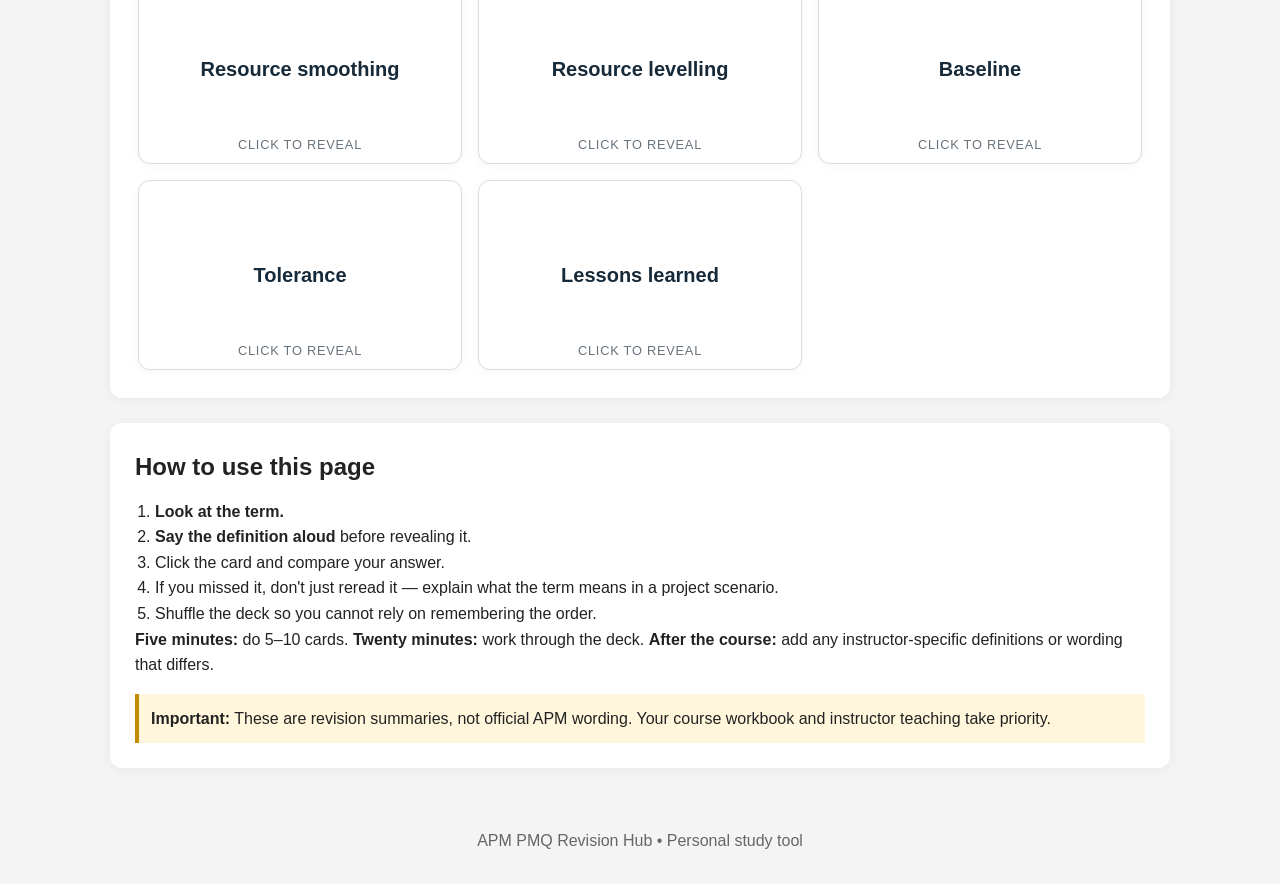
==== commit dd8c52f1: "Added class material learned today" ====
--- a/flashcards.html
+++ b/flashcards.html
@@ -1,136 +1,70 @@
-<!doctype html>
+<!DOCTYPE html>
 <html lang="en">
 <head>
-<meta charset="utf-8">
-<meta name="viewport" content="width=device-width, initial-scale=1">
-<title>PMQ Flashcards</title>
-<link rel="stylesheet" href="standalone.css">
-<link rel="stylesheet" href="flashcards.css">
+<meta charset="UTF-8">
+<meta name="viewport" content="width=device-width, initial-scale=1.0">
+<title>APM PMQ Key Definitions</title>
+<link rel="stylesheet" href="style.css">
 </head>
 <body>
-<header class="site-header">
-  <div class="site-bar">
-    <a class="site-brand" href="index.html">APM PMQ Revision</a>
-    <nav class="site-nav" aria-label="Main navigation">
-      <a href="learn.html">⚡ Learn</a>
-      <a href="flashcards.html" class="active" aria-current="page">🧠 Flashcards</a>
-      <a href="tests.html">🎯 Tests</a>
-      <a href="topics.html">📚 Topics</a>
-      <a href="read.html">📖 Read</a>
-      <a href="weak-areas.html">🚨 Weak Areas</a>
+<header class="site-header compact-header">
+  <div class="header-inner">
+    <p class="eyebrow">APM PMQ REVISION</p>
+    <h1>Key Definitions Flashcards</h1>
+    <p class="tagline">Five minutes? Pick a few. Twenty minutes? Work through the deck.</p>
+    <nav class="main-nav">
+      <a href="index.html#dashboard">Dashboard</a>
+      <a href="index.html#topics">Topics</a>
+      <a href="index.html#mock">Mini Mock</a>
+      <a href="index.html#weak">Weak Areas</a>
+      <a href="index.html#exam">Exam Strategy</a>
     </nav>
   </div>
 </header>
-
-<main class="page flashcards-page">
-  <section class="hero">
-    <p class="eyebrow">ACTIVE RECALL</p>
-    <h1>🧠 Flashcards</h1>
-    <p>Pick the mode that matches how your brain needs to practise today.</p>
-    <p class="hero-small">Quick recall → Free type → Fill the blanks</p>
-  </section>
-
-  <section class="card flashcard-hub">
+<main>
+  <section class="content-section flashcard-page">
     <div class="section-heading">
       <div>
-        <p class="eyebrow">PMQ KEY DEFINITIONS</p>
-        <h2>Choose your flashcard mode</h2>
-        <p>All three modes use the same definition deck, so you can learn the wording first and then make retrieval harder.</p>
+        <p class="eyebrow">QUICK REVISION</p>
+        <h2>PMQ Key Definitions</h2>
+        <p>Look at the term, say the definition from memory, then click to reveal it. The deck covers the main terminology across the PMQ learning objectives.</p>
       </div>
       <div class="flash-controls">
-        <label class="section-select">
-          <span>Study section</span>
-          <select id="flashcardSection" aria-label="Filter flashcards by PMQ topic">
-            <option value="all">All sections (77 cards)</option>
-            <option value="1">1. Life cycles</option>
-            <option value="2">2. Governance arrangements</option>
-            <option value="3">3. Sustainability</option>
-            <option value="4">4. Business case</option>
-            <option value="5">5. Procurement</option>
-            <option value="6">6. Reviews</option>
-            <option value="7">7. Assurance</option>
-            <option value="8">8. Transition</option>
-            <option value="9">9. Benefits management</option>
-            <option value="10">10. Stakeholder engagement & communication</option>
-            <option value="11">11. Conflict resolution</option>
-            <option value="12">12. Leadership</option>
-            <option value="13">13. Team management</option>
-            <option value="14">14. Diversity & inclusion</option>
-            <option value="15">15. Ethics, compliance & professionalism</option>
-            <option value="16">16. Requirements management</option>
-            <option value="17">17. Solutions development</option>
-            <option value="18">18. Quality management</option>
-            <option value="19">19. Integrated planning</option>
-            <option value="20">20. Schedule management</option>
-            <option value="21">21. Resource management</option>
-            <option value="22">22. Budgeting & cost control</option>
-            <option value="23">23. Risk & issue management</option>
-            <option value="24">24. Change control</option>
-          </select>
-        </label>
-        <label class="search-wrap">
-          <span>Search within section</span>
-          <input id="flashcardSearch" type="search" placeholder="Search definitions..." aria-label="Search definitions">
-        </label>
-        <button id="shuffleCards" class="button secondary" type="button">Shuffle</button>
+        <input id="flashcardSearch" type="search" placeholder="Search definitions..." aria-label="Search definitions">
+        <button id="shuffleCards" class="secondary">Shuffle</button>
+        <button id="freeTypeMode" class="primary">Free-type mode</button>
       </div>
     </div>
-
-    <div class="mode-tabs" role="tablist" aria-label="Flashcard modes">
-      <button class="mode-tab active" id="flipMode" type="button" role="tab" aria-selected="true">🃏 Flip cards</button>
-      <button class="mode-tab" id="freeTypeMode" type="button" role="tab" aria-selected="false">⌨️ Free type</button>
-      <button class="mode-tab" id="fillBlanksMode" type="button" role="tab" aria-selected="false">✏️ Fill the blanks</button>
+    <div class="flash-stats">
+      <span><strong id="flashCount">0</strong> cards shown</span>
+      <span>•</span>
+      <span id="flashModeHint">Click a card to reveal</span>
     </div>
-
-    <div class="flash-stats">
-      <span><strong id="flashCount">0</strong> cards</span>
-      <span>•</span>
-      <span id="flashModeHint">Click a card to reveal the definition.</span>
-    </div>
-
     <div id="flashcardGrid" class="flashcard-grid"></div>
   </section>
 
-  <section id="freeTypePanel" class="card mode-panel" hidden>
-    <div class="panel-heading">
-      <div>
-        <p class="eyebrow">ACTIVE RECALL</p>
-        <h2>⌨️ Free-type mode</h2>
-        <p>See the term, type the definition in your own words, then reveal the model answer.</p>
-      </div>
-      <button id="closeFreeType" class="button secondary" type="button">Back to flip cards</button>
+  <section id="freeTypePanel" class="content-section free-type-panel" hidden>
+    <div class="section-heading">
+      <div><p class="eyebrow">ACTIVE RECALL</p><h2>Free-type Flashcards</h2><p>Type your answer before revealing the model. Then mark yourself honestly: <strong>Got it</strong> or <strong>Need to revise</strong>.</p></div>
+      <button id="closeFreeType" class="secondary">Back to cards</button>
     </div>
     <div id="freeTypeCard" class="free-type-card"></div>
   </section>
 
-  <section id="fillBlanksPanel" class="card mode-panel" hidden>
-    <div class="panel-heading">
-      <div>
-        <p class="eyebrow">RETRIEVAL WITH SCAFFOLDING</p>
-        <h2>✏️ Fill the blanks</h2>
-        <p>Turn the card over. The definition is still there — but key words have been removed. Fill them in before revealing the complete answer.</p>
-      </div>
-      <button id="closeFillBlanks" class="button secondary" type="button">Back to flip cards</button>
-    </div>
-    <div class="fill-progress" aria-live="polite">
-      <strong id="fillProgress">Card 1</strong>
-      <span id="fillScore">0 correct</span>
-    </div>
-    <div id="fillBlankCard" class="fill-blank-card-wrap"></div>
-  </section>
-
-  <section class="card how-to-card">
-    <h2>How to use the modes</h2>
-    <div class="mode-guide">
-      <article><strong>🃏 Flip cards</strong><span>Look at the term and recall the definition before you reveal it.</span></article>
-      <article><strong>⌨️ Free type</strong><span>Harder. Produce the definition yourself before seeing the model.</span></article>
-      <article><strong>✏️ Fill the blanks</strong><span>Middle difficulty. The description is visible, but important PMQ words are missing.</span></article>
-    </div>
-    <p class="warning"><strong>Remember:</strong> These are revision summaries, not official APM wording. Your course workbook and instructor teaching take priority when you receive them.</p>
+  <section class="callout">
+    <h2>How to use this page</h2>
+    <ol>
+      <li><strong>Look at the term.</strong></li>
+      <li><strong>Say the definition aloud</strong> before revealing it.</li>
+      <li>Click the card and compare your answer.</li>
+      <li>If you missed it, don't just reread it — explain what the term means in a project scenario.</li>
+      <li>Shuffle the deck so you cannot rely on remembering the order.</li>
+    </ol>
+    <p><strong>Five minutes:</strong> do 5–10 cards. <strong>Twenty minutes:</strong> work through the deck. <strong>After the course:</strong> add any instructor-specific definitions or wording that differs.</p>
+    <p class="warning"><strong>Important:</strong> These are revision summaries, not official APM wording. Your course workbook and instructor teaching take priority.</p>
   </section>
 </main>
-
-<footer class="site-footer"><p>APM PMQ Revision Hub • Personal study tool</p></footer>
+<footer><p>APM PMQ Revision Hub • Personal study tool</p></footer>
 <script src="script.js"></script>
 </body>
 </html>
--- a/style.css
+++ b/style.css
@@ -0,0 +1,102 @@
+*{box-sizing:border-box;margin:0;padding:0}html{scroll-behavior:smooth}body{font-family:Arial,sans-serif;line-height:1.6;background:#f4f4f4;color:#222}.site-header{background:#172A3A;color:#fff;padding:34px 20px 0}.header-inner{max-width:1100px;margin:auto;text-align:center}.eyebrow{font-size:.75rem;letter-spacing:.12em;font-weight:700;opacity:.78}.site-header h1{font-size:clamp(2rem,5vw,3.2rem);margin:6px 0}.tagline{font-size:1.1rem;margin-bottom:24px}.main-nav{display:flex;justify-content:center;gap:10px;flex-wrap:wrap;border-top:1px solid rgba(255,255,255,.25);padding:14px 0}.main-nav a{color:#fff;text-decoration:none;padding:8px 12px;border-radius:6px}.main-nav a:hover{background:rgba(255,255,255,.12)}main{max-width:1100px;margin:30px auto;padding:0 20px}.hero-card,.content-section,.callout,.stat-card{background:#fff;border-radius:12px;box-shadow:0 2px 12px rgba(0,0,0,.05)}.hero-card{padding:28px;display:grid;grid-template-columns:1fr 320px;gap:24px;margin-bottom:20px}.hero-card h2,.content-section h2,.callout h2{margin-bottom:10px}.exam-summary{background:#eef3f6;border-radius:10px;padding:18px;display:flex;flex-direction:column;justify-content:center}.exam-summary strong{font-size:1.3rem}.exam-summary small{margin-top:6px}.dashboard-grid{display:grid;grid-template-columns:repeat(4,1fr);gap:15px;margin-bottom:25px}.stat-card{padding:20px;text-align:center}.stat-card span{display:block;font-size:2rem;font-weight:700;color:#172A3A}.stat-card small{display:block}.callout{padding:25px;margin-bottom:25px}.callout ol{margin:12px 0 0 20px}.warning{margin-top:16px;padding:12px;background:#fff6dc;border-left:4px solid #c38b00}.content-section{padding:28px;margin-bottom:25px}.section-heading{display:flex;justify-content:space-between;gap:20px;align-items:flex-end;margin-bottom:20px}.section-heading input{width:min(420px,100%);padding:13px;border:2px solid #d3d8dc;border-radius:8px;font-size:1rem}.topic-area{margin-top:28px}.area-heading{display:flex;align-items:center;justify-content:space-between;gap:10px;margin-bottom:12px;border-bottom:2px solid #e6e9eb;padding-bottom:8px}.area-heading span{font-size:.85rem;color:#666}.topic-card{border:1px solid #ccd2d6;border-radius:9px;margin:10px 0;overflow:hidden;background:#fff}.topic-card summary{cursor:pointer;padding:16px 18px;font-weight:700;font-size:1.05rem;list-style:none;display:flex;justify-content:space-between}.topic-card summary::-webkit-details-marker{display:none}.topic-card summary:before{content:'▶';font-size:.8rem;margin-right:10px}.topic-card[open] summary:before{content:'▼'}.topic-card summary:hover{background:#f8fafb}.status{color:#2e6b3e}.topic-body{padding:0 20px 20px;border-top:1px solid #e2e5e7}.topic-summary{padding:18px 0;color:#444}.revision-grid{display:grid;grid-template-columns:1fr 1fr;gap:20px}.topic-body h4{margin:12px 0 8px;color:#172A3A}.topic-body ul{margin-left:20px}.distinctions{background:#f7f9fa;padding:14px;border-radius:8px;margin-top:18px}.scenario{background:#eef5f8;padding:16px;border-radius:8px;margin-top:18px}.reveal{margin-top:12px;border:1px dashed #172A3A;border-radius:7px;background:#fff}.reveal summary{padding:10px;cursor:pointer;font-weight:700}.reveal p{padding:10px;border-top:1px solid #ddd}.explain-box{margin-top:18px;padding:14px;border-left:4px solid #172A3A;background:#fafafa}.topic-actions{margin-top:18px}.primary,.secondary,.quiz-option{border:0;border-radius:7px;padding:10px 15px;cursor:pointer;font:inherit}.primary{background:#172A3A;color:#fff}.secondary{background:#e8edf0;color:#172A3A}.understood{background:#dceee2;color:#245a34}.section-test{margin-top:20px;padding:18px;background:#f3f6f8;border-radius:10px;display:flex;align-items:center;justify-content:space-between;gap:20px}.test-runner{display:none;background:#fff;border:3px solid #172A3A;border-radius:12px;padding:25px;margin:0 0 25px}.test-runner.active{display:block}.test-header,.mock-top{display:flex;justify-content:space-between;gap:10px;align-items:center;flex-wrap:wrap;margin-bottom:15px;color:#52616b}.options{display:grid;gap:10px;margin:16px 0}.quiz-option{background:#f0f3f5;text-align:left;border:1px solid #d4dade}.quiz-option:hover{background:#e4eaee}.quiz-option.correct{background:#dceee2;border-color:#8eb79a}.quiz-option.wrong{background:#f6dddd;border-color:#c58c8c}.quiz-result{padding:15px;margin:15px 0;background:#f8fafb;border-left:4px solid #172A3A;border-radius:5px}.quiz-controls{display:flex;gap:10px;margin-bottom:15px;flex-wrap:wrap}.quiz-area{padding:18px;background:#f7f8f9;border-radius:9px}.quiz-question{font-size:1.2rem;font-weight:700;margin:15px 0}.exam-grid{display:grid;grid-template-columns:1fr 1fr;gap:18px}.exam-grid article{border:1px solid #d9dee1;border-radius:9px;padding:18px}.exam-grid ul{margin:10px 0 0 20px}.command-box{margin-top:20px;padding:20px;background:#f6f8f9;border-radius:9px}.verb-grid,.format-grid{display:grid;grid-template-columns:repeat(3,1fr);gap:10px;margin-top:12px}.verb-grid span,.format-grid span{background:#fff;border:1px solid #d9dee1;padding:12px;border-radius:8px}.verb-grid small,.format-grid small{display:block;color:#666}.plan{display:grid;grid-template-columns:1fr 1fr;gap:15px}.plan>div{padding:16px;border:1px solid #ddd;border-radius:8px}.sources{font-size:.95rem}.small{font-size:.85rem;color:#666}.mock-meta{display:flex;flex-direction:column;text-align:right}.mock-area{margin-top:20px;padding:20px;background:#f7f8f9;border-radius:9px}.check-option{display:block;padding:10px;background:#fff;border:1px solid #ddd;border-radius:7px;margin:7px 0}.select-line{display:block;margin:15px 0}.select-line select{padding:8px;margin-left:5px}.mock-area textarea{width:100%;padding:12px;border:1px solid #ccc;border-radius:8px;margin:10px 0;font:inherit}.model-answer{background:#fff;border:1px solid #ccd2d6;border-radius:8px;padding:16px;margin:15px 0}.model-answer ul{margin-left:20px}.hint{color:#666;font-size:.92rem}.flash-controls{display:flex;gap:10px;flex-wrap:wrap;align-items:center}.flash-controls input{width:260px;padding:10px;border:2px solid #d3d8dc;border-radius:8px;font:inherit}.flashcard-grid{display:grid;grid-template-columns:repeat(4,1fr);gap:14px}.flashcard{min-height:180px;border:1px solid #ccd2d6;border-radius:10px;background:#fff;padding:18px;text-align:left;cursor:pointer;position:relative;display:flex;flex-direction:column;justify-content:center;align-items:center;font:inherit}.flashcard:hover{box-shadow:0 3px 12px rgba(0,0,0,.1)}.flash-term{font-size:1.2rem;font-weight:700;text-align:center}.flash-answer{display:none;margin-top:12px;text-align:center;color:#333}.flashcard.flipped{background:#eef5f8}.flashcard.flipped .flash-term{font-size:1rem;color:#53616b}.flashcard.flipped .flash-answer{display:block}.tap{position:absolute;bottom:8px;font-size:.72rem;color:#777}.empty{padding:25px;text-align:center;color:#666}footer{text-align:center;padding:30px;color:#666}.compact-header{padding-bottom:0}@media(max-width:800px){.hero-card,.exam-grid,.plan,.revision-grid{grid-template-columns:1fr}.dashboard-grid{grid-template-columns:1fr 1fr}.verb-grid,.format-grid{grid-template-columns:1fr 1fr}.flashcard-grid{grid-template-columns:1fr 1fr}.section-heading{align-items:stretch;flex-direction:column}}@media(max-width:520px){.dashboard-grid,.verb-grid,.format-grid,.flashcard-grid{grid-template-columns:1fr}.main-nav a{font-size:.85rem}.content-section,.callout,.hero-card{padding:20px}}
+
+.flash-stats{display:flex;gap:10px;align-items:center;margin:18px 0;color:#5b6470}.flashcard-grid{display:grid;grid-template-columns:repeat(auto-fit,minmax(240px,1fr));gap:16px;margin-top:18px}.flashcard{min-height:190px;border:1px solid #d7dde2;border-radius:12px;background:#fff;padding:24px;cursor:pointer;text-align:left;display:flex;flex-direction:column;justify-content:center;gap:14px;box-shadow:0 2px 8px rgba(0,0,0,.04);transition:transform .15s,box-shadow .15s}.flashcard:hover{transform:translateY(-2px);box-shadow:0 5px 16px rgba(0,0,0,.08)}.flash-term{font-size:1.25rem;font-weight:700;color:#172A3A}.flash-answer{display:none;color:#263238}.flashcard.flipped{background:#eef3f6}.flashcard.flipped .flash-answer{display:block}.tap{font-size:.8rem;color:#68737d;text-transform:uppercase;letter-spacing:.06em}.flashcard.flipped .tap{color:#172A3A}.flash-controls{display:flex;gap:10px;align-items:center}.flash-controls input{min-width:280px}.empty{padding:30px;text-align:center;background:#f7f8f9;border-radius:10px}@media(max-width:700px){.flash-controls{flex-direction:column;align-items:stretch}.flash-controls input{min-width:0;width:100%}}
+
+/* Weak areas + active recall additions */
+.weak-area-list{display:grid;gap:12px}.weak-item{border:1px solid #d7dde2;border-radius:9px;padding:15px;background:#f8fafb}.weak-item header{background:none;color:inherit;padding:0;text-align:left}.weak-item h3{margin-bottom:4px}.weak-meta{font-size:.85rem;color:#66717a}.weak-count{display:inline-block;background:#f6dddd;border:1px solid #d7a2a2;border-radius:999px;padding:3px 9px;font-size:.8rem;margin-left:8px}.weak-empty{padding:18px;background:#eef5f8;border-radius:9px}.free-type-panel[hidden]{display:none}.free-type-card{max-width:760px;margin:0 auto;padding:24px;border:1px solid #ccd5da;border-radius:12px;background:#f8fafb}.free-type-term{font-size:1.7rem;font-weight:700;color:#172A3A;margin-bottom:15px}.free-type-card textarea{width:100%;min-height:150px;padding:12px;border:1px solid #cbd3d8;border-radius:8px;font:inherit;resize:vertical}.free-type-actions{display:flex;gap:10px;flex-wrap:wrap;margin-top:12px}.free-type-answer{display:none;margin-top:18px;padding:16px;background:#fff;border-left:4px solid #172A3A;border-radius:6px}.free-type-card.revealed .free-type-answer{display:block}.self-rating{display:none;gap:10px;flex-wrap:wrap;margin-top:15px}.free-type-card.revealed .self-rating{display:flex}.rating-good{background:#dceee2;color:#245a34}.rating-bad{background:#f6dddd;color:#7a2e2e}.flash-controls .primary{white-space:nowrap}.mock-rating{display:flex;gap:10px;flex-wrap:wrap;margin-top:12px}.mock-rating button{border:0;border-radius:7px;padding:9px 13px;cursor:pointer;font:inherit}.weak-link{margin-top:12px;display:inline-block}.weak-focus{border:2px solid #172A3A}.weak-summary{display:flex;justify-content:space-between;gap:15px;align-items:center;flex-wrap:wrap}.weak-source{font-size:.8rem;color:#68737d;text-transform:uppercase;letter-spacing:.05em}
+@media(max-width:700px){.weak-summary{align-items:flex-start;flex-direction:column}.free-type-card{padding:18px}}
+
+/* Life-cycle scenario practice */
+.scenario-grid{display:grid;grid-template-columns:1fr 1fr;gap:12px;margin-top:14px}.life-cycle-scenario{border:1px solid #cbd5da;border-radius:9px;background:#fff;overflow:hidden}.life-cycle-scenario summary{cursor:pointer;padding:13px 15px;font-weight:700;list-style:none}.life-cycle-scenario summary::-webkit-details-marker{display:none}.life-cycle-scenario summary:before{content:'▶';font-size:.75rem;margin-right:9px}.life-cycle-scenario[open] summary:before{content:'▼'}.life-cycle-scenario summary:hover{background:#f6f9fa}.scenario-question,.reveal-answer{padding:14px;border-top:1px solid #e1e5e7}.scenario-question{background:#f8fafb}.reveal-answer{background:#eef5f8}.scenario-question p,.reveal-answer p{margin-top:7px}.reveal-answer strong{color:#172A3A}@media(max-width:700px){.scenario-grid{grid-template-columns:1fr}}
+
+.extra-scenario-title{margin-top:20px}.self-check{margin-top:12px;padding:10px 12px;border-left:3px solid #172A3A;background:#f7f9fa}.reveal-answer p{line-height:1.6}
+
+/* Written answer lab */
+.written-runner{margin-top:20px;padding:24px;background:#f7f8f9;border:3px solid #172A3A;border-radius:12px}
+.written-top{display:flex;justify-content:space-between;gap:12px;flex-wrap:wrap;color:#52616b;margin-bottom:14px}
+.written-runner h3{font-size:1.2rem;margin:12px 0}
+.written-runner textarea{width:100%;padding:14px;border:1px solid #cbd3d8;border-radius:8px;font:inherit;line-height:1.55;resize:vertical;margin:10px 0}
+.written-actions{display:flex;gap:10px;flex-wrap:wrap}
+.command-guide{display:grid;grid-template-columns:repeat(5,1fr);gap:10px;margin:18px 0}
+.command-guide div{background:#fff;border:1px solid #d9dee1;border-radius:8px;padding:12px}
+.command-guide strong{display:block;color:#172A3A;margin-bottom:5px}
+.command-guide span{display:block;font-size:.88rem;color:#59656d}
+.written-model{margin-top:18px;background:#fff;border:1px solid #ccd2d6;border-radius:10px;padding:18px}
+.written-model h4{margin:10px 0 7px;color:#172A3A}
+.mark-list{display:grid;gap:9px;margin:12px 0}
+.mark-list label{display:flex;gap:9px;align-items:flex-start;padding:9px 10px;background:#f7f9fa;border-radius:7px}
+.mark-list input{margin-top:4px;accent-color:#172A3A}
+.mark-score{display:flex;gap:8px;align-items:center;padding:12px 0;font-size:1.05rem}
+.mark-score strong{font-size:1.2rem;color:#172A3A}
+.written-rating{display:flex;gap:10px;flex-wrap:wrap;margin-top:10px}
+.written-rating button{border:0;border-radius:7px;padding:10px 14px;cursor:pointer;font:inherit}
+.written-rating .rating-good{background:#dceee2;color:#245a34}
+.written-rating .rating-bad{background:#f6dddd;color:#7a2e2e}
+@media(max-width:900px){.command-guide{grid-template-columns:repeat(3,1fr)}}
+@media(max-width:600px){.command-guide{grid-template-columns:1fr 1fr}.written-runner{padding:18px}}
+
+
+/* Harder exam-style section tests */
+.check-option.disabled{cursor:default;opacity:.95}.check-option.correct{background:#dceee2;border-color:#8eb79a}.check-option.wrong{background:#f6dddd;border-color:#c58c8c}.check-option input{margin-right:7px}.section-submit{margin-top:8px}.test-runner textarea{width:100%;padding:14px;border:1px solid #cbd3d8;border-radius:8px;font:inherit;line-height:1.55;resize:vertical;margin:10px 0}.select-line select{font:inherit;border:1px solid #cbd3d8;border-radius:7px}.select-line select.correct{background:#dceee2;border-color:#8eb79a}.select-line select.wrong{background:#f6dddd;border-color:#c58c8c}.section-next{margin-top:8px}.test-runner .written-rating button{border:0;border-radius:7px;padding:10px 14px;cursor:pointer;font:inherit}.test-runner .written-rating .rating-good{background:#dceee2;color:#245a34}.test-runner .written-rating .rating-bad{background:#f6dddd;color:#7a2e2e}.test-runner .written-rating{display:flex;gap:10px;flex-wrap:wrap;margin-top:10px}.test-runner .written-rating button:disabled{opacity:.6;cursor:default}
+
+
+/* Interactive Learn & Play */
+.learn-controls{display:flex;gap:10px;align-items:center}.learn-controls select{min-width:280px;padding:11px 12px;border:2px solid #d3d8dc;border-radius:8px;background:#fff;font:inherit}.learn-progress{display:flex;justify-content:space-between;gap:15px;margin:16px 0 10px;color:#5b6470;font-weight:700}.learn-area{background:#f7f9fa;border:2px solid #d9e0e4;border-radius:14px;padding:24px;min-height:280px}.learn-start{text-align:center;max-width:720px;margin:20px auto}.learn-icon{font-size:3rem;margin-bottom:8px}.learn-stage{max-width:820px;margin:0 auto}.learn-stage-badge{display:inline-block;padding:5px 10px;border-radius:999px;background:#e6eef2;color:#172A3A;font-size:.8rem;font-weight:800;text-transform:uppercase;letter-spacing:.05em}.learn-stage h3{font-size:1.5rem;margin:12px 0}.learn-segment{font-size:1.15rem;line-height:1.7;background:#fff;border-radius:12px;padding:24px;border-left:5px solid #172A3A}.learn-instruction{color:#5b6470;margin-bottom:12px}.learn-actions{display:flex;gap:10px;flex-wrap:wrap;margin-top:16px}.gap-answer{display:none;margin-top:16px;background:#fff;border:1px solid #ccd5da;border-radius:10px;padding:16px}.gap-answer.revealed{display:block}.gap-input{width:100%;padding:13px;border:2px solid #cbd3d8;border-radius:8px;font:inherit}.learn-feedback{margin-top:12px;padding:12px;border-radius:8px}.learn-feedback.good{background:#dceee2}.learn-feedback.review{background:#f6dddd}.learn-scenario{background:#eaf3f7;border-radius:12px;padding:20px;border-left:5px solid #2f647c}.learn-model{margin-top:16px;background:#fff;border:1px dashed #9baab3;border-radius:10px;padding:16px}.learn-model[hidden]{display:none}.learn-explain{background:#fff;padding:20px;border-radius:12px}.learn-explain textarea{width:100%;min-height:130px;padding:12px;border:1px solid #cbd3d8;border-radius:8px;font:inherit;resize:vertical}.learn-rating{display:flex;gap:10px;flex-wrap:wrap;margin-top:14px}.learn-fact-list{display:grid;gap:10px;margin-top:15px}.learn-fact-list button{text-align:left;padding:13px;border:1px solid #d2d9dd;background:#fff;border-radius:9px;font:inherit;cursor:pointer}.learn-fact-list button:hover{background:#f1f6f8}.learn-complete{max-width:720px;margin:10px auto;text-align:center}.xp{font-size:1.3rem;font-weight:800;color:#172A3A}.learn-tip{margin-top:14px;padding:12px;background:#eef5f8;border-radius:8px}.learn-area .primary:disabled,.learn-area .secondary:disabled{opacity:.55;cursor:default}
+@media(max-width:700px){.learn-controls{flex-direction:column;align-items:stretch}.learn-controls select{min-width:0;width:100%}.learn-area{padding:18px}.learn-segment{font-size:1.05rem}.learn-progress{font-size:.9rem}}
+
+/* Learn & Play v2: keep the learning target visible and make feedback actionable. */
+.learn-focus{margin:14px 0;padding:14px 16px;background:#fff;border:1px solid #d5dde2;border-radius:10px;display:flex;gap:10px;flex-wrap:wrap;align-items:flex-start}.learn-focus strong{color:#172A3A}.learn-focus span{flex:1;min-width:220px}.model-answer-heading{font-size:1.05rem;font-weight:800;margin-bottom:8px;color:#172A3A}.keyword-checklist{margin-top:18px;padding:15px 16px;background:#eef5f8;border-radius:10px}.keyword-checklist strong{display:block;margin-bottom:8px}.keyword-checklist ul,.explain-support ul{margin:8px 0 0 20px}.keyword-checklist li{margin:5px 0}.learn-exam-tip{margin-top:15px;padding:12px 14px;background:#fff8df;border-left:4px solid #b58b00;border-radius:8px}.learn-explain-focus{padding:12px 14px;background:#f7f9fa;border-radius:8px;margin:12px 0}.explain-support{margin-top:12px;border:1px solid #d2d9dd;border-radius:8px;background:#fff;padding:10px 13px}.explain-support summary{cursor:pointer;font-weight:700}.model-answer{padding-top:10px}.learn-stage-badge + h3{margin-bottom:10px}
+
+/* My Life -> PMQ personalised memory mode */
+.life-controls{display:flex;gap:10px;align-items:end;flex-wrap:wrap}.life-controls label{display:flex;flex-direction:column;gap:6px}.life-controls select{min-width:240px;padding:11px 12px;border:2px solid #d3d8dc;border-radius:8px;background:#fff;font:inherit}.life-method{display:grid;grid-template-columns:repeat(4,1fr);gap:10px;margin:18px 0}.life-method div{background:#eef5f8;border-radius:10px;padding:13px}.life-method strong{display:block;color:#172A3A}.life-method span{display:block;font-size:.9rem;color:#5b6470;margin-top:4px}.life-lab{background:#f7f9fa;border:2px solid #d9e0e4;border-radius:14px;padding:24px;min-height:320px}.life-empty{text-align:center;max-width:720px;margin:25px auto}.life-card{max-width:900px;margin:0 auto}.life-card-top{display:flex;justify-content:space-between;gap:12px;align-items:flex-start;flex-wrap:wrap}.life-context-badge{display:inline-block;padding:5px 10px;border-radius:999px;background:#172A3A;color:#fff;font-size:.78rem;font-weight:800;text-transform:uppercase;letter-spacing:.05em}.life-card h3{font-size:1.55rem;margin:10px 0 5px}.life-definition{font-size:1.1rem;line-height:1.6;background:#fff;padding:18px;border-left:5px solid #172A3A;border-radius:10px;margin:14px 0}.life-anchor{background:#fff8df;border-left:5px solid #b58b00;padding:18px;border-radius:10px;margin:14px 0}.life-anchor h4,.life-translation h4,.life-challenge h4{margin-bottom:7px;color:#172A3A}.life-translation{background:#eaf3f7;border-left:5px solid #2f647c;padding:18px;border-radius:10px;margin:14px 0}.life-challenge{background:#fff;border:1px solid #ccd5da;padding:18px;border-radius:10px;margin:14px 0}.life-challenge textarea{width:100%;min-height:110px;padding:12px;border:1px solid #cbd3d8;border-radius:8px;font:inherit;resize:vertical;margin-top:10px}.life-reveal{margin-top:10px}.life-model{display:none;margin-top:14px;background:#f7f9fa;border-radius:9px;padding:16px}.life-card.revealed .life-model{display:block}.life-keywords{margin-top:12px;padding:13px 15px;background:#eef5f8;border-radius:9px}.life-keywords ul{margin:8px 0 0 20px}.life-keywords li{margin:4px 0}.life-exam-bridge{margin-top:15px;padding:15px;background:#fff;border:1px dashed #9baab3;border-radius:9px}.life-actions{display:flex;gap:10px;flex-wrap:wrap;margin-top:16px}.life-rating{display:none;gap:10px;flex-wrap:wrap;margin-top:12px}.life-card.revealed .life-rating{display:flex}.life-next{display:none}.life-card.revealed .life-next{display:inline-block}.life-browse{margin-top:20px;border:1px solid #d3dbe0;border-radius:10px;background:#fff}.life-browse summary{cursor:pointer;padding:15px;font-weight:800}.life-browse-grid{display:grid;grid-template-columns:repeat(3,1fr);gap:10px;padding:15px}.life-browse-item{border:1px solid #d8dfe3;border-radius:9px;padding:13px;background:#f8fafb}.life-browse-item strong{display:block;color:#172A3A;margin-bottom:5px}.life-browse-item small{display:block;color:#65717a}.life-disclaimer{margin-top:15px}.life-card .small-note{color:#66717a;font-size:.9rem}
+@media(max-width:900px){.life-method{grid-template-columns:1fr 1fr}.life-browse-grid{grid-template-columns:1fr 1fr}}
+@media(max-width:600px){.life-controls{align-items:stretch;flex-direction:column}.life-controls select{min-width:0;width:100%}.life-method,.life-browse-grid{grid-template-columns:1fr}.life-lab{padding:18px}.life-definition{font-size:1rem}}
+/* Compact, non-fixed site navigation */
+.site-header{
+    background:#172A3A;
+    color:#fff;
+    padding:10px 18px;
+    position:relative;
+}
+.site-header-inner{
+    max-width:1200px;
+    margin:0 auto;
+    display:flex;
+    align-items:center;
+    justify-content:space-between;
+    gap:18px;
+}
+.site-brand{
+    color:#fff;
+    text-decoration:none;
+    font-weight:800;
+    font-size:1.05rem;
+    white-space:nowrap;
+}
+.site-nav{
+    display:flex;
+    align-items:center;
+    justify-content:flex-end;
+    gap:4px;
+    flex-wrap:wrap;
+}
+.site-nav a{
+    color:#fff;
+    text-decoration:none;
+    padding:7px 9px;
+    border-radius:7px;
+    font-size:.95rem;
+    line-height:1.2;
+}
+.site-nav a:hover{background:rgba(255,255,255,.12)}
+.site-nav a[aria-current="page"]{background:rgba(255,255,255,.14)}
+.site-main{
+    max-width:1200px;
+    margin:24px auto;
+    padding:0 18px;
+    min-height:70vh;
+}
+@media(max-width:900px){
+    .site-header-inner{align-items:flex-start; flex-direction:column; gap:8px}
+    .site-nav{justify-content:flex-start; width:100%}
+}
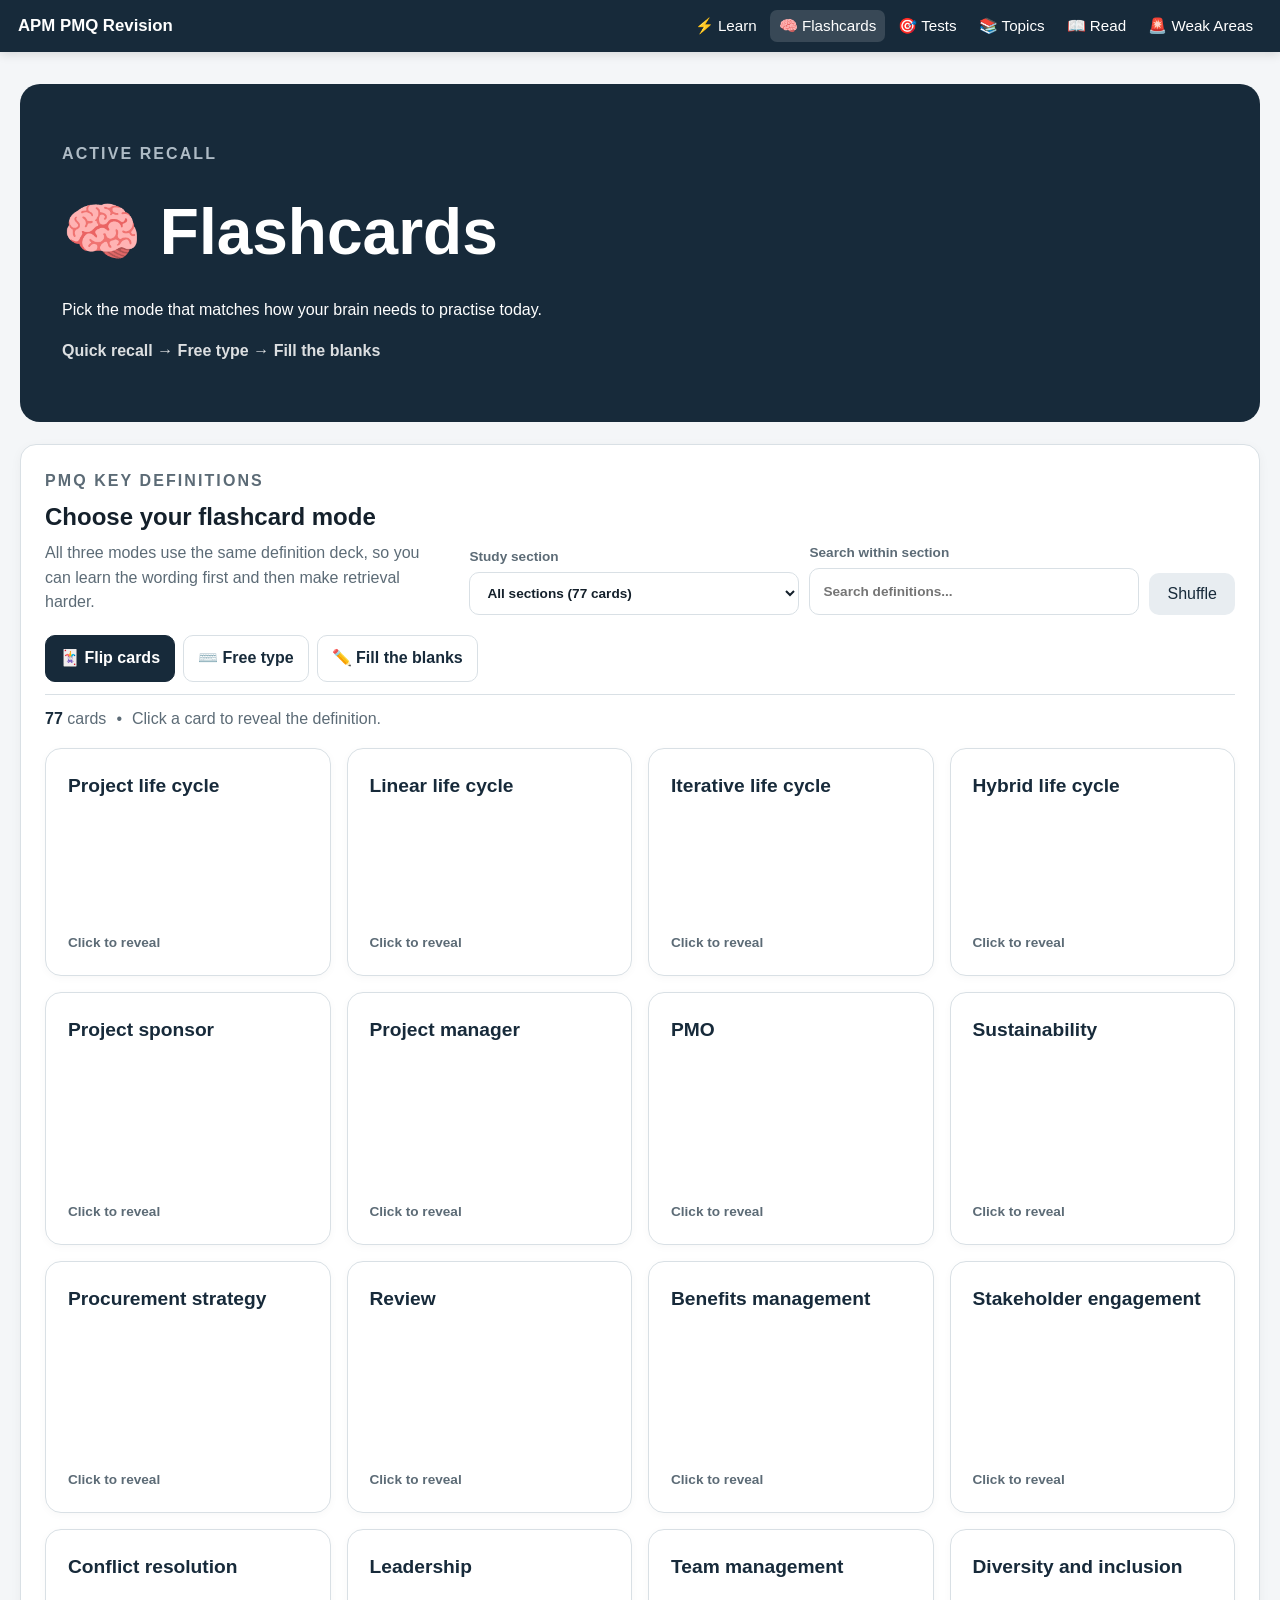
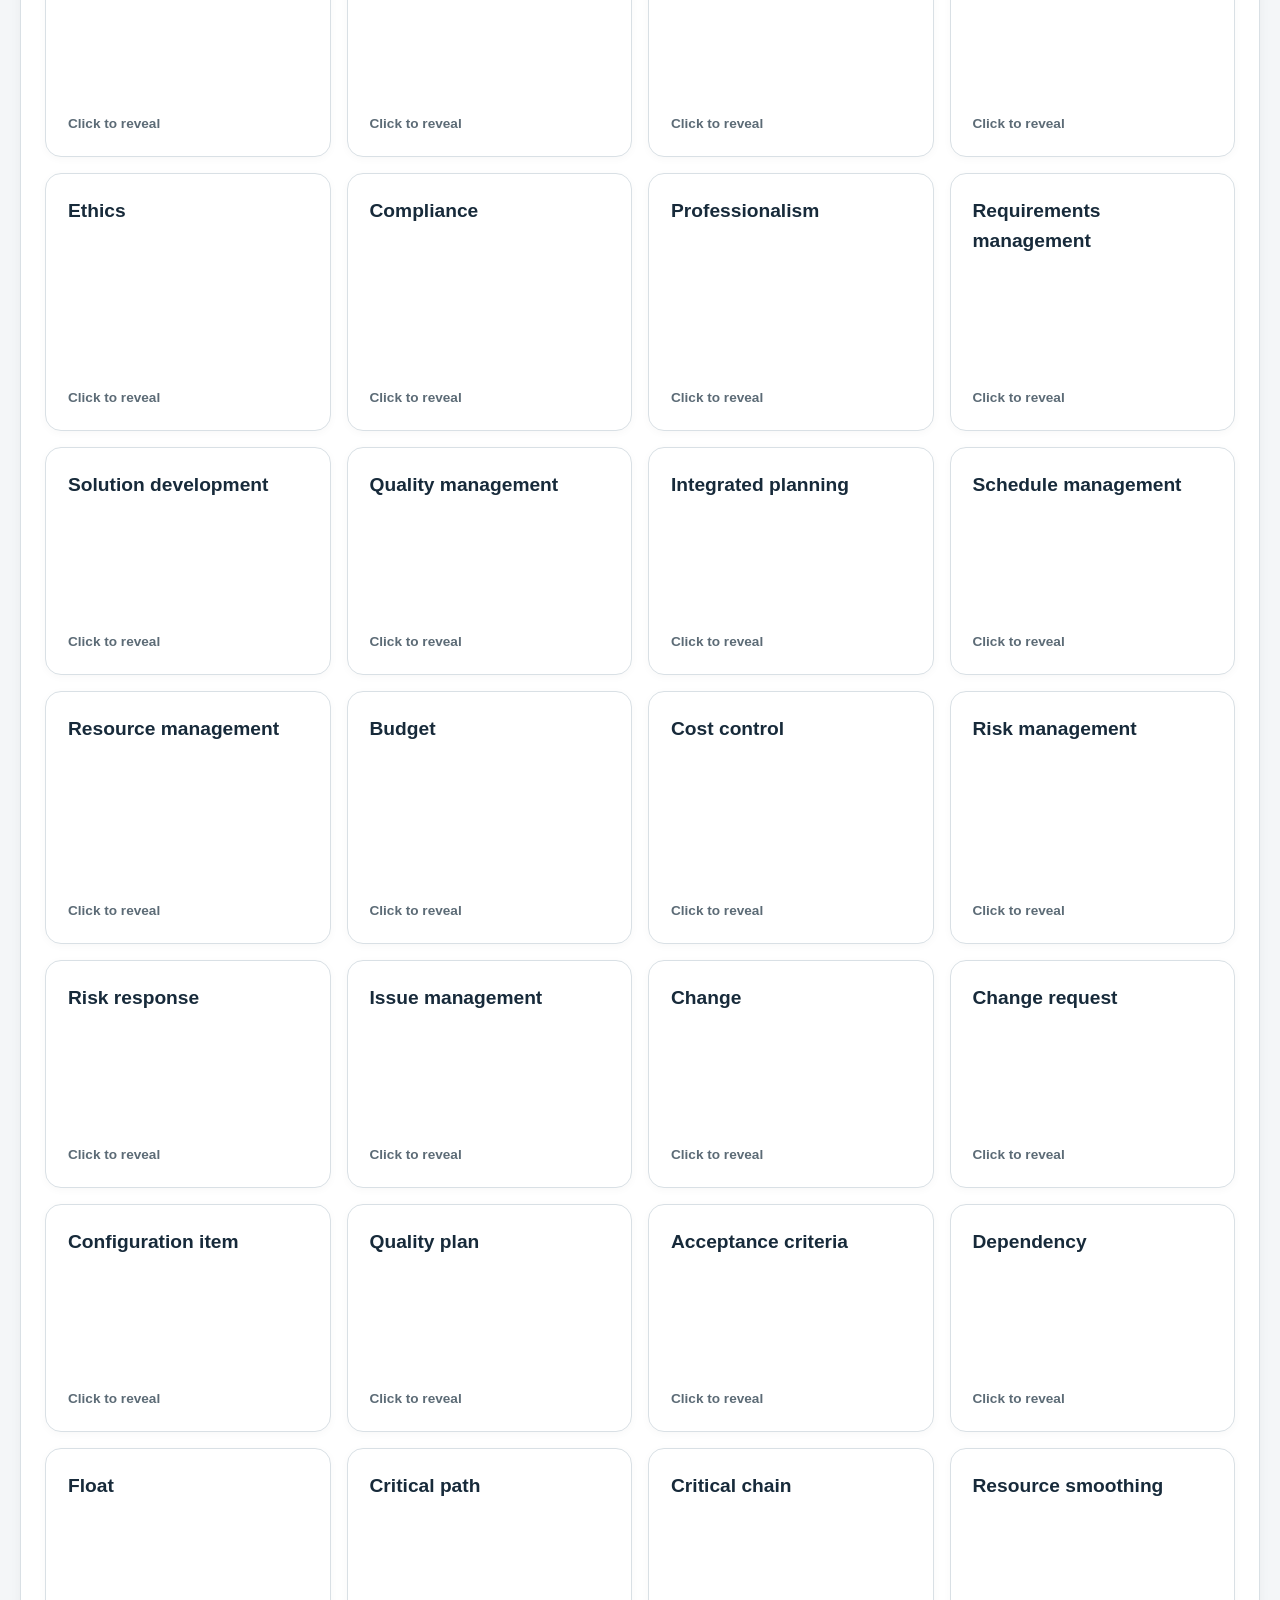
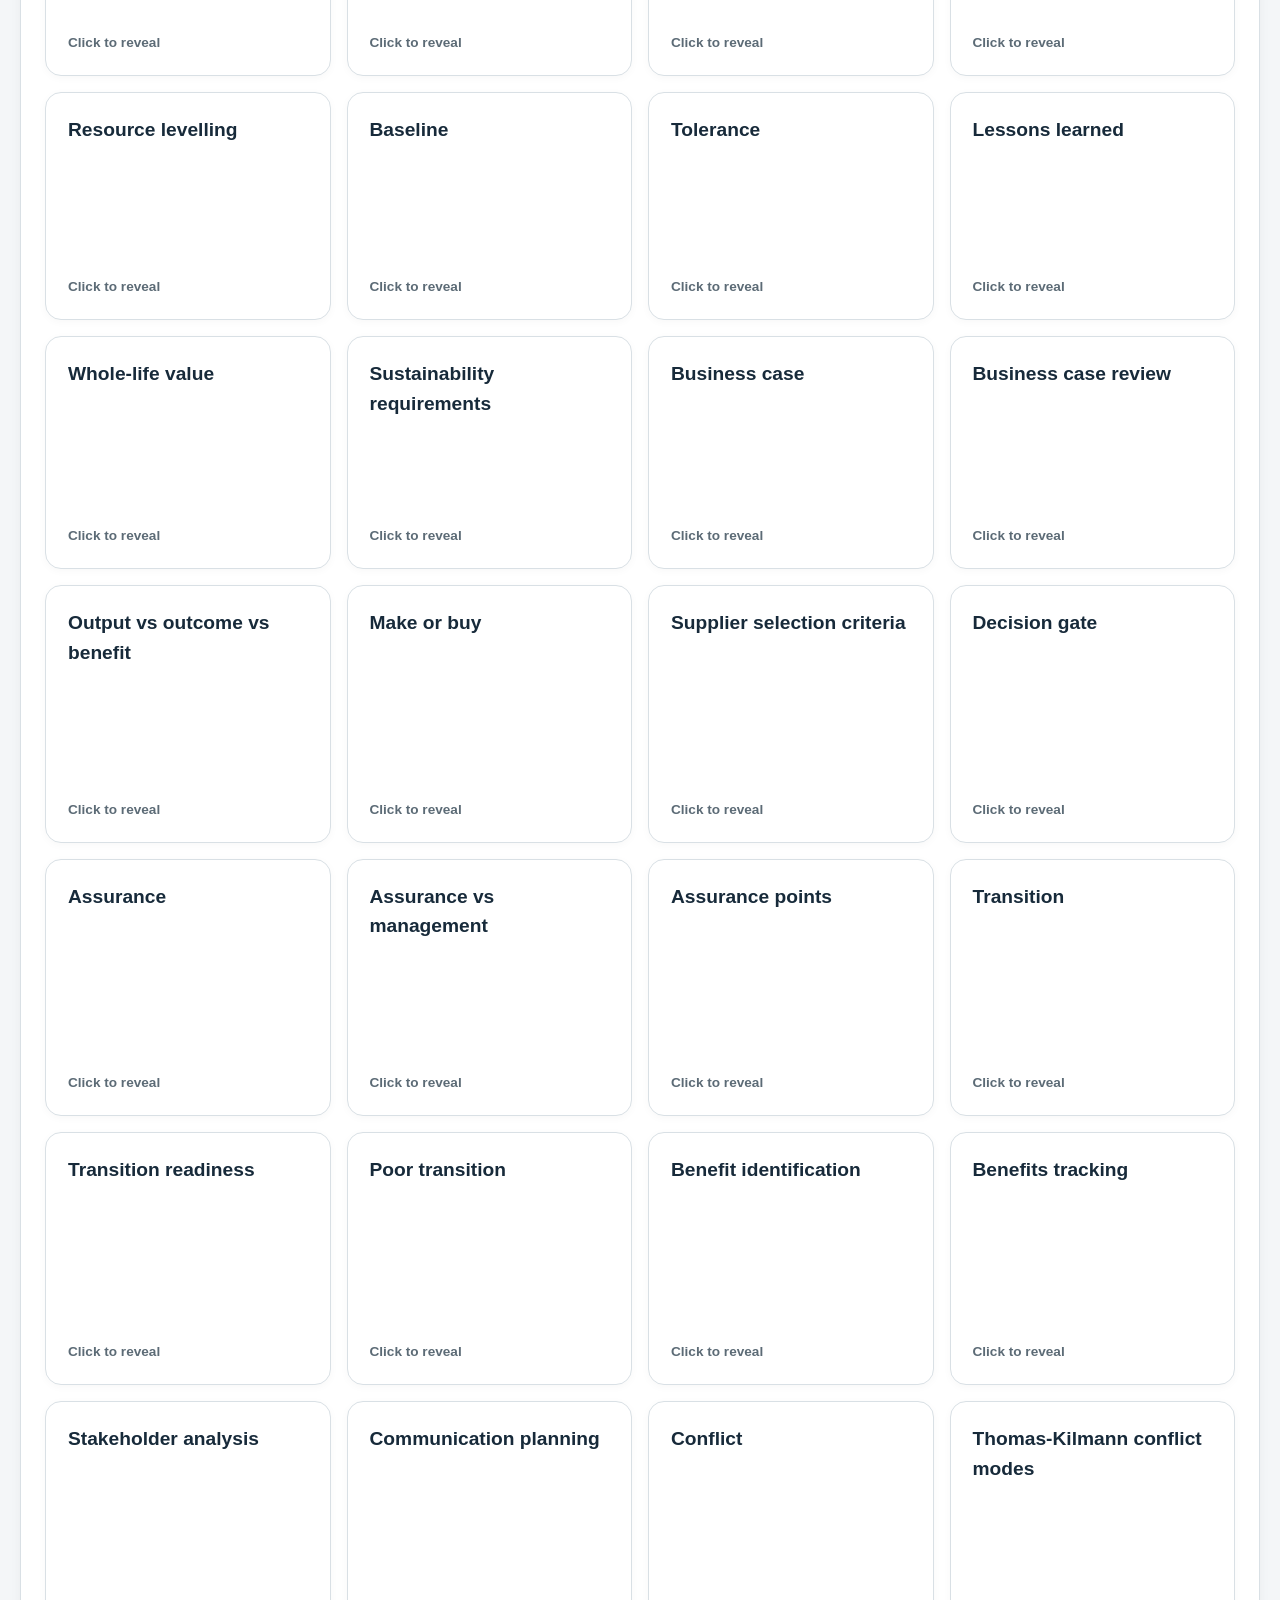
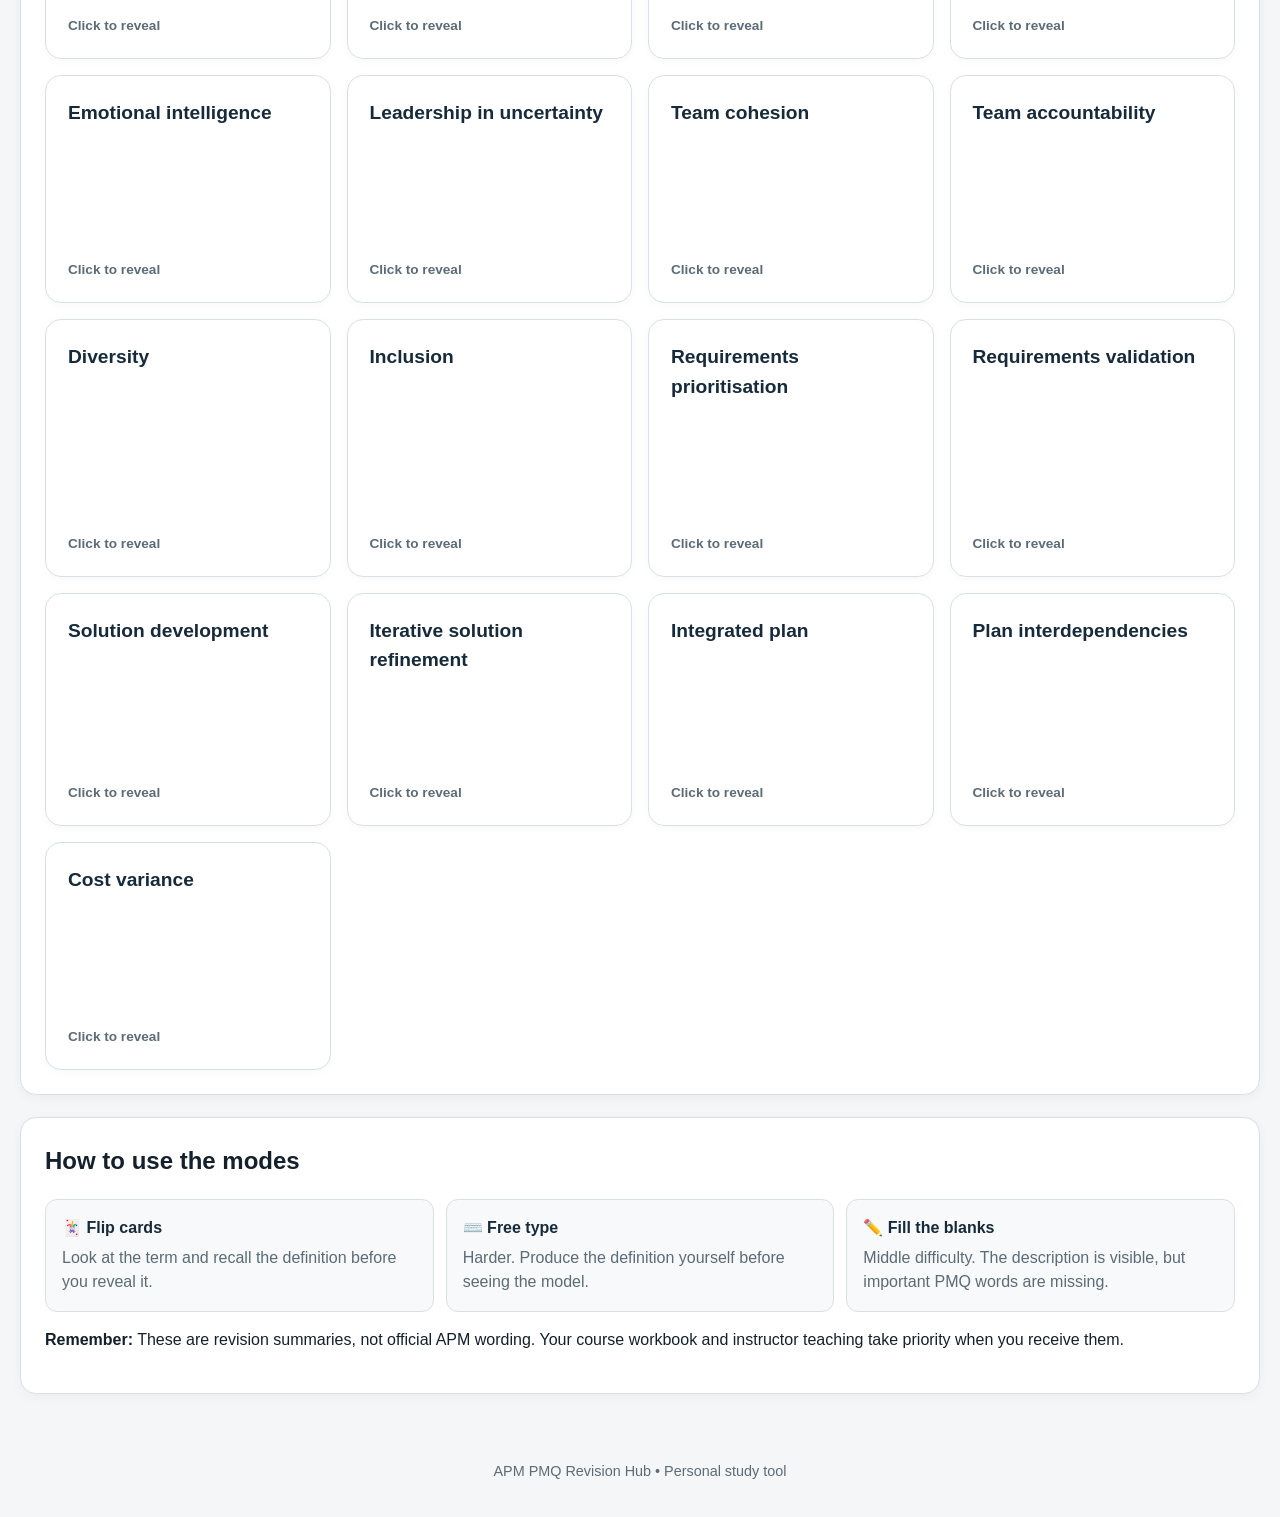
==== commit 5efda118: "Added new topics from course content" ====
--- a/flashcards.html
+++ b/flashcards.html
@@ -1,70 +1,136 @@
-<!DOCTYPE html>
+<!doctype html>
 <html lang="en">
 <head>
-<meta charset="UTF-8">
-<meta name="viewport" content="width=device-width, initial-scale=1.0">
-<title>APM PMQ Key Definitions</title>
-<link rel="stylesheet" href="style.css">
+<meta charset="utf-8">
+<meta name="viewport" content="width=device-width, initial-scale=1">
+<title>PMQ Flashcards</title>
+<link rel="stylesheet" href="standalone.css">
+<link rel="stylesheet" href="flashcards.css">
 </head>
 <body>
-<header class="site-header compact-header">
-  <div class="header-inner">
-    <p class="eyebrow">APM PMQ REVISION</p>
-    <h1>Key Definitions Flashcards</h1>
-    <p class="tagline">Five minutes? Pick a few. Twenty minutes? Work through the deck.</p>
-    <nav class="main-nav">
-      <a href="index.html#dashboard">Dashboard</a>
-      <a href="index.html#topics">Topics</a>
-      <a href="index.html#mock">Mini Mock</a>
-      <a href="index.html#weak">Weak Areas</a>
-      <a href="index.html#exam">Exam Strategy</a>
+<header class="site-header">
+  <div class="site-bar">
+    <a class="site-brand" href="index.html">APM PMQ Revision</a>
+    <nav class="site-nav" aria-label="Main navigation">
+      <a href="learn.html">⚡ Learn</a>
+      <a href="flashcards.html" class="active" aria-current="page">🧠 Flashcards</a>
+      <a href="tests.html">🎯 Tests</a>
+      <a href="topics.html">📚 Topics</a>
+      <a href="read.html">📖 Read</a>
+      <a href="weak-areas.html">🚨 Weak Areas</a>
     </nav>
   </div>
 </header>
-<main>
-  <section class="content-section flashcard-page">
+
+<main class="page flashcards-page">
+  <section class="hero">
+    <p class="eyebrow">ACTIVE RECALL</p>
+    <h1>🧠 Flashcards</h1>
+    <p>Pick the mode that matches how your brain needs to practise today.</p>
+    <p class="hero-small">Quick recall → Free type → Fill the blanks</p>
+  </section>
+
+  <section class="card flashcard-hub">
     <div class="section-heading">
       <div>
-        <p class="eyebrow">QUICK REVISION</p>
-        <h2>PMQ Key Definitions</h2>
-        <p>Look at the term, say the definition from memory, then click to reveal it. The deck covers the main terminology across the PMQ learning objectives.</p>
+        <p class="eyebrow">PMQ KEY DEFINITIONS</p>
+        <h2>Choose your flashcard mode</h2>
+        <p>All three modes use the same definition deck, so you can learn the wording first and then make retrieval harder.</p>
       </div>
       <div class="flash-controls">
-        <input id="flashcardSearch" type="search" placeholder="Search definitions..." aria-label="Search definitions">
-        <button id="shuffleCards" class="secondary">Shuffle</button>
-        <button id="freeTypeMode" class="primary">Free-type mode</button>
+        <label class="section-select">
+          <span>Study section</span>
+          <select id="flashcardSection" aria-label="Filter flashcards by PMQ topic">
+            <option value="all">All sections (77 cards)</option>
+            <option value="1">1. Life cycles</option>
+            <option value="2">2. Governance arrangements</option>
+            <option value="3">3. Sustainability</option>
+            <option value="4">4. Business case</option>
+            <option value="5">5. Procurement</option>
+            <option value="6">6. Reviews</option>
+            <option value="7">7. Assurance</option>
+            <option value="8">8. Transition</option>
+            <option value="9">9. Benefits management</option>
+            <option value="10">10. Stakeholder engagement & communication</option>
+            <option value="11">11. Conflict resolution</option>
+            <option value="12">12. Leadership</option>
+            <option value="13">13. Team management</option>
+            <option value="14">14. Diversity & inclusion</option>
+            <option value="15">15. Ethics, compliance & professionalism</option>
+            <option value="16">16. Requirements management</option>
+            <option value="17">17. Solutions development</option>
+            <option value="18">18. Quality management</option>
+            <option value="19">19. Integrated planning</option>
+            <option value="20">20. Schedule management</option>
+            <option value="21">21. Resource management</option>
+            <option value="22">22. Budgeting & cost control</option>
+            <option value="23">23. Risk & issue management</option>
+            <option value="24">24. Change control</option>
+          </select>
+        </label>
+        <label class="search-wrap">
+          <span>Search within section</span>
+          <input id="flashcardSearch" type="search" placeholder="Search definitions..." aria-label="Search definitions">
+        </label>
+        <button id="shuffleCards" class="button secondary" type="button">Shuffle</button>
       </div>
     </div>
+
+    <div class="mode-tabs" role="tablist" aria-label="Flashcard modes">
+      <button class="mode-tab active" id="flipMode" type="button" role="tab" aria-selected="true">🃏 Flip cards</button>
+      <button class="mode-tab" id="freeTypeMode" type="button" role="tab" aria-selected="false">⌨️ Free type</button>
+      <button class="mode-tab" id="fillBlanksMode" type="button" role="tab" aria-selected="false">✏️ Fill the blanks</button>
+    </div>
+
     <div class="flash-stats">
-      <span><strong id="flashCount">0</strong> cards shown</span>
+      <span><strong id="flashCount">0</strong> cards</span>
       <span>•</span>
-      <span id="flashModeHint">Click a card to reveal</span>
+      <span id="flashModeHint">Click a card to reveal the definition.</span>
     </div>
+
     <div id="flashcardGrid" class="flashcard-grid"></div>
   </section>
 
-  <section id="freeTypePanel" class="content-section free-type-panel" hidden>
-    <div class="section-heading">
-      <div><p class="eyebrow">ACTIVE RECALL</p><h2>Free-type Flashcards</h2><p>Type your answer before revealing the model. Then mark yourself honestly: <strong>Got it</strong> or <strong>Need to revise</strong>.</p></div>
-      <button id="closeFreeType" class="secondary">Back to cards</button>
+  <section id="freeTypePanel" class="card mode-panel" hidden>
+    <div class="panel-heading">
+      <div>
+        <p class="eyebrow">ACTIVE RECALL</p>
+        <h2>⌨️ Free-type mode</h2>
+        <p>See the term, type the definition in your own words, then reveal the model answer.</p>
+      </div>
+      <button id="closeFreeType" class="button secondary" type="button">Back to flip cards</button>
     </div>
     <div id="freeTypeCard" class="free-type-card"></div>
   </section>
 
-  <section class="callout">
-    <h2>How to use this page</h2>
-    <ol>
-      <li><strong>Look at the term.</strong></li>
-      <li><strong>Say the definition aloud</strong> before revealing it.</li>
-      <li>Click the card and compare your answer.</li>
-      <li>If you missed it, don't just reread it — explain what the term means in a project scenario.</li>
-      <li>Shuffle the deck so you cannot rely on remembering the order.</li>
-    </ol>
-    <p><strong>Five minutes:</strong> do 5–10 cards. <strong>Twenty minutes:</strong> work through the deck. <strong>After the course:</strong> add any instructor-specific definitions or wording that differs.</p>
-    <p class="warning"><strong>Important:</strong> These are revision summaries, not official APM wording. Your course workbook and instructor teaching take priority.</p>
+  <section id="fillBlanksPanel" class="card mode-panel" hidden>
+    <div class="panel-heading">
+      <div>
+        <p class="eyebrow">RETRIEVAL WITH SCAFFOLDING</p>
+        <h2>✏️ Fill the blanks</h2>
+        <p>Turn the card over. The definition is still there — but key words have been removed. Fill them in before revealing the complete answer.</p>
+      </div>
+      <button id="closeFillBlanks" class="button secondary" type="button">Back to flip cards</button>
+    </div>
+    <div class="fill-progress" aria-live="polite">
+      <strong id="fillProgress">Card 1</strong>
+      <span id="fillScore">0 correct</span>
+    </div>
+    <div id="fillBlankCard" class="fill-blank-card-wrap"></div>
+  </section>
+
+  <section class="card how-to-card">
+    <h2>How to use the modes</h2>
+    <div class="mode-guide">
+      <article><strong>🃏 Flip cards</strong><span>Look at the term and recall the definition before you reveal it.</span></article>
+      <article><strong>⌨️ Free type</strong><span>Harder. Produce the definition yourself before seeing the model.</span></article>
+      <article><strong>✏️ Fill the blanks</strong><span>Middle difficulty. The description is visible, but important PMQ words are missing.</span></article>
+    </div>
+    <p class="warning"><strong>Remember:</strong> These are revision summaries, not official APM wording. Your course workbook and instructor teaching take priority when you receive them.</p>
   </section>
 </main>
-<footer><p>APM PMQ Revision Hub • Personal study tool</p></footer>
+
+<footer class="site-footer"><p>APM PMQ Revision Hub • Personal study tool</p></footer>
 <script src="script.js"></script>
 </body>
 </html>
--- a/standalone.css
+++ b/standalone.css
@@ -0,0 +1,57 @@
+
+:root{--nav:#172a3a;--bg:#f4f6f8;--card:#fff;--text:#14202b;--muted:#5c6b76;--line:#d9e0e5;--accent:#e9f2f8}
+body{background:var(--bg);color:var(--text);font-family:Arial,sans-serif;margin:0;line-height:1.55}
+.site-header{background:var(--nav);color:#fff;padding:18px 28px;box-shadow:0 2px 10px #0002}
+.site-bar{max-width:1250px;margin:auto;display:flex;align-items:center;gap:28px;flex-wrap:wrap}.site-brand{font-size:25px;font-weight:800;color:#fff;text-decoration:none;margin-right:auto}.site-nav{display:flex;gap:10px;flex-wrap:wrap}.site-nav a{color:#fff;text-decoration:none;padding:10px 13px;border-radius:9px}.site-nav a:hover,.site-nav a.active{background:#ffffff18}
+.page{max-width:1250px;margin:32px auto;padding:0 20px}.hero{background:var(--nav);color:#fff;border-radius:20px;padding:42px;margin-bottom:26px}.hero h1{font-size:clamp(2rem,5vw,4rem);margin:8px 0}.eyebrow{letter-spacing:.13em;text-transform:uppercase;font-weight:800;color:#aebbc5}.grid{display:grid;grid-template-columns:repeat(auto-fit,minmax(280px,1fr));gap:18px}.card{background:var(--card);border:1px solid var(--line);border-radius:16px;padding:24px;box-shadow:0 3px 12px #0000000b}.card h2,.card h3{margin-top:0}.button,.page-button{display:inline-block;background:var(--nav);color:#fff;text-decoration:none;border:0;border-radius:10px;padding:12px 18px;font-size:1rem;cursor:pointer}.button.secondary{background:#e8edf1;color:var(--nav)}.topic-card{display:block;color:inherit;text-decoration:none}.topic-card:hover{transform:translateY(-2px);box-shadow:0 8px 18px #0001}.topic-card small{display:block;color:var(--muted);margin-top:4px}.notice{background:#fff7d9;border:1px solid #e4d48a;padding:14px 18px;border-radius:12px;margin:16px 0}.context{background:#edf6fb;border-left:5px solid var(--nav);padding:14px 18px;border-radius:10px;margin:16px 0}.search{width:100%;padding:14px 16px;border:1px solid var(--line);border-radius:10px;font-size:1rem;box-sizing:border-box}.actions{display:flex;gap:10px;flex-wrap:wrap;margin-top:18px}.flash-grid{display:grid;grid-template-columns:repeat(auto-fit,minmax(260px,1fr));gap:16px}.flashcard{min-height:180px;border:1px solid var(--line);border-radius:16px;background:#fff;padding:22px;text-align:left;cursor:pointer;display:flex;flex-direction:column;gap:12px}.flashcard .term{font-size:1.25rem;font-weight:800}.flashcard .answer{display:none;color:var(--muted)}.flashcard.revealed .answer{display:block}.free-card{background:#fff;border:1px solid var(--line);border-radius:16px;padding:24px;margin-top:22px}.free-card textarea,.answer-box{width:100%;min-height:130px;box-sizing:border-box;padding:14px;border:1px solid var(--line);border-radius:10px;font:inherit}.model{display:none;background:#f1f7fa;border-left:5px solid var(--nav);padding:18px;border-radius:10px;margin-top:15px}.model.show{display:block}.pill{display:inline-block;background:#e8eef2;padding:5px 9px;border-radius:999px;font-size:.85rem;margin:3px}.learn-shell{max-width:900px;margin:auto}.stepbar{display:flex;gap:6px;flex-wrap:wrap;margin:18px 0}.stepbar span{padding:6px 10px;border-radius:999px;background:#e7edf1;color:#52616b;font-size:.85rem}.stepbar span.on{background:var(--nav);color:#fff}.jobbox{background:#fff3cd;border:1px solid #e3ce79;border-radius:12px;padding:15px 18px;margin:18px 0}.learn-content{background:#fff;border:1px solid var(--line);border-radius:16px;padding:25px}.choice{width:100%;text-align:left;background:#fff;border:1px solid var(--line);padding:15px;border-radius:10px;margin:7px 0;cursor:pointer}.choice:hover{background:#f4f8fa}.feedback{margin-top:15px;padding:16px;border-radius:10px;background:#edf6fb}.muted{color:var(--muted)}@media(max-width:700px){.site-header{position:static}.site-bar{display:block}.site-brand{display:block;margin-bottom:12px}.site-nav{overflow-x:auto;flex-wrap:nowrap}.site-nav a{white-space:nowrap}.page{padding:0 12px}.hero{padding:28px 22px}}
+
+.flashcard{font-family:inherit;color:var(--text)}.flash-term{font-size:1.25rem;font-weight:800}.flash-answer{display:block;color:var(--muted);margin-top:8px}.flashcard:not(.flipped) .flash-answer{visibility:hidden}.flashcard .tap{margin-top:auto;color:var(--muted);font-size:.85rem}.free-type-card{margin-top:12px}.free-type-card textarea{width:100%;min-height:130px;box-sizing:border-box;padding:14px;border:1px solid var(--line);border-radius:10px;font:inherit}.free-type-answer{display:none;margin-top:15px}.free-type-card.revealed .free-type-answer{display:block}.self-rating{display:flex;gap:10px;margin-top:15px}.self-rating button{padding:10px 14px;border-radius:9px;border:0;cursor:pointer}.rating-good{background:var(--nav);color:#fff}.rating-bad{background:#e8edf1;color:var(--nav)}
+/* Compact, non-fixed site navigation */
+.site-header{
+    background:#172A3A;
+    color:#fff;
+    padding:10px 18px;
+    position:relative;
+}
+.site-header-inner{
+    max-width:1200px;
+    margin:0 auto;
+    display:flex;
+    align-items:center;
+    justify-content:space-between;
+    gap:18px;
+}
+.site-brand{
+    color:#fff;
+    text-decoration:none;
+    font-weight:800;
+    font-size:1.05rem;
+    white-space:nowrap;
+}
+.site-nav{
+    display:flex;
+    align-items:center;
+    justify-content:flex-end;
+    gap:4px;
+    flex-wrap:wrap;
+}
+.site-nav a{
+    color:#fff;
+    text-decoration:none;
+    padding:7px 9px;
+    border-radius:7px;
+    font-size:.95rem;
+    line-height:1.2;
+}
+.site-nav a:hover{background:rgba(255,255,255,.12)}
+.site-nav a[aria-current="page"]{background:rgba(255,255,255,.14)}
+.site-main{
+    max-width:1200px;
+    margin:24px auto;
+    padding:0 18px;
+    min-height:70vh;
+}
+@media(max-width:900px){
+    .site-header-inner{align-items:flex-start; flex-direction:column; gap:8px}
+    .site-nav{justify-content:flex-start; width:100%}
+}
--- a/flashcards.css
+++ b/flashcards.css
@@ -0,0 +1,70 @@
+/* Flashcards page — matches the compact navigation used across the hub. */
+.flashcards-page{max-width:1250px}
+.flashcards-page .hero{margin-bottom:22px}
+.hero-small{opacity:.85;margin-top:8px;font-weight:700}
+.flashcard-hub{margin-bottom:22px}
+.section-heading,.panel-heading{display:flex;justify-content:space-between;align-items:flex-end;gap:24px;margin-bottom:18px}
+.section-heading h2,.panel-heading h2{margin:4px 0 6px}
+.section-heading p,.panel-heading p{margin:0;color:var(--muted)}
+.flash-controls{display:flex;gap:10px;align-items:flex-end;justify-content:flex-end;flex-wrap:wrap;flex-shrink:0;max-width:100%}
+.search-wrap,.section-select{display:flex;flex-direction:column;gap:5px;font-size:.85rem;font-weight:700;color:var(--muted)}
+.search-wrap input,.section-select select{width:min(330px,70vw);padding:12px 13px;border:1px solid var(--line);border-radius:10px;font:inherit;background:#fff;color:var(--text)}
+.section-select select{min-width:270px;cursor:pointer}
+.mode-tabs{display:flex;gap:8px;flex-wrap:wrap;margin:20px 0 12px;padding-bottom:12px;border-bottom:1px solid var(--line)}
+.mode-tab{border:1px solid var(--line);background:#fff;color:var(--nav);padding:10px 14px;border-radius:10px;font:inherit;font-weight:800;cursor:pointer}
+.mode-tab:hover{background:#f1f5f7}
+.mode-tab.active{background:var(--nav);color:#fff;border-color:var(--nav)}
+.flash-stats{display:flex;gap:10px;align-items:center;flex-wrap:wrap;color:var(--muted);margin-bottom:16px}
+.flash-stats strong{color:var(--nav)}
+.flashcard-grid{display:grid;grid-template-columns:repeat(auto-fit,minmax(260px,1fr));gap:16px}
+.flashcard{min-height:190px;border:1px solid var(--line);border-radius:16px;background:#fff;padding:22px;text-align:left;cursor:pointer;display:flex;flex-direction:column;gap:12px;font:inherit;color:var(--text);box-shadow:0 2px 8px #00000008;transition:transform .15s ease,box-shadow .15s ease}
+.flashcard:hover{transform:translateY(-2px);box-shadow:0 7px 18px #00000012}
+.flash-term{font-size:1.2rem;font-weight:800;color:var(--nav)}
+.flash-answer{display:block;color:var(--muted);margin-top:8px}
+.flashcard:not(.flipped) .flash-answer{visibility:hidden}
+.flashcard .tap{margin-top:auto;color:var(--muted);font-size:.85rem;font-weight:700}
+.empty{padding:25px;background:#f7f9fa;border:1px dashed var(--line);border-radius:12px;color:var(--muted)}
+.mode-panel{margin-bottom:22px}
+.mode-panel[hidden]{display:none}
+.free-type-card{max-width:850px;margin:8px auto 0;background:#f7f9fa;border:1px solid var(--line);border-radius:16px;padding:24px}
+.free-type-term{font-size:1.55rem;font-weight:800;color:var(--nav);margin-bottom:8px}
+.free-type-card .hint{color:var(--muted)}
+.free-type-card textarea{width:100%;min-height:145px;box-sizing:border-box;padding:14px;border:1px solid var(--line);border-radius:10px;font:inherit;margin:12px 0}
+.free-type-actions{display:flex;gap:10px;flex-wrap:wrap}
+.free-type-answer{display:none;margin-top:18px;padding:17px;background:#fff;border-left:5px solid var(--nav);border-radius:10px}
+.free-type-card.revealed .free-type-answer{display:block}
+.self-rating{display:none;gap:10px;flex-wrap:wrap;margin-top:15px}
+.free-type-card.revealed .self-rating{display:flex}
+.rating-good{background:#dceee2!important;color:#245a34!important}
+.rating-bad{background:#f6dddd!important;color:#7a2e2e!important}
+.fill-progress{display:flex;justify-content:space-between;gap:12px;align-items:center;max-width:850px;margin:0 auto 14px;color:var(--muted)}
+.fill-progress strong{color:var(--nav)}
+.fill-blank-card-wrap{max-width:850px;margin:0 auto}
+.fill-blank-card{perspective:1000px;min-height:330px;position:relative}
+.fill-card-inner{position:relative;width:100%;min-height:330px;transition:transform .5s;transform-style:preserve-3d}
+.fill-blank-card.flipped .fill-card-inner{transform:rotateY(180deg)}
+.fill-face{position:absolute;inset:0;backface-visibility:hidden;border:1px solid var(--line);border-radius:18px;background:#fff;box-shadow:0 4px 15px #0000000b;padding:28px;display:flex;flex-direction:column}
+.fill-front{justify-content:center;text-align:center}
+.fill-front .fill-term{font-size:1.65rem;font-weight:800;color:var(--nav);margin-bottom:10px}
+.fill-front p{color:var(--muted);max-width:620px;margin:0 auto 22px}
+.fill-back{transform:rotateY(180deg);overflow:auto}
+.fill-back h3{margin:0 0 10px;color:var(--nav)}
+.fill-definition{font-size:1.08rem;line-height:1.75;color:var(--text);margin:8px 0 14px}
+.blank-input{width:9.5em;max-width:100%;padding:4px 7px;border:0;border-bottom:2px solid var(--nav);background:#eef5f8;border-radius:5px;font:inherit;font-weight:800;text-align:center}
+.blank-input:focus{outline:2px solid #9db8c7;outline-offset:2px}
+.blank-input.correct{background:#dceee2;border-bottom-color:#2f7d4a}
+.blank-input.wrong{background:#f6dddd;border-bottom-color:#b24a4a}
+.fill-actions{display:flex;gap:10px;flex-wrap:wrap;margin-top:auto;padding-top:15px}
+.fill-result{margin-top:14px;padding:14px 16px;border-radius:10px;background:#eef5f8;border-left:5px solid var(--nav)}
+.fill-result.good{background:#edf8f0;border-left-color:#2f7d4a}
+.fill-result.review{background:#fff0f0;border-left-color:#b24a4a}
+.fill-complete{padding:24px;text-align:center;background:#f7f9fa;border:1px solid var(--line);border-radius:16px}
+.fill-complete h3{margin-top:0;color:var(--nav)}
+.how-to-card{margin-bottom:28px}
+.mode-guide{display:grid;grid-template-columns:repeat(3,1fr);gap:12px;margin:15px 0}
+.mode-guide article{background:#f7f9fa;border:1px solid var(--line);border-radius:12px;padding:16px}
+.mode-guide strong{display:block;color:var(--nav);margin-bottom:5px}
+.mode-guide span{display:block;color:var(--muted)}
+.site-footer{text-align:center;padding:20px;color:var(--muted);font-size:.9rem}
+@media(max-width:800px){.section-heading,.panel-heading{align-items:stretch;flex-direction:column}.flash-controls{width:100%}.search-wrap,.section-select{width:100%}.search-wrap input,.section-select select{width:100%}.mode-guide{grid-template-columns:1fr}.fill-face{padding:22px}.fill-blank-card,.fill-card-inner{min-height:360px}}
+@media(max-width:600px){.flashcards-page{padding:0 12px}.hero{padding:28px 22px}.flashcard-grid{grid-template-columns:1fr}.fill-front .fill-term{font-size:1.4rem}.fill-definition{font-size:1rem}}
